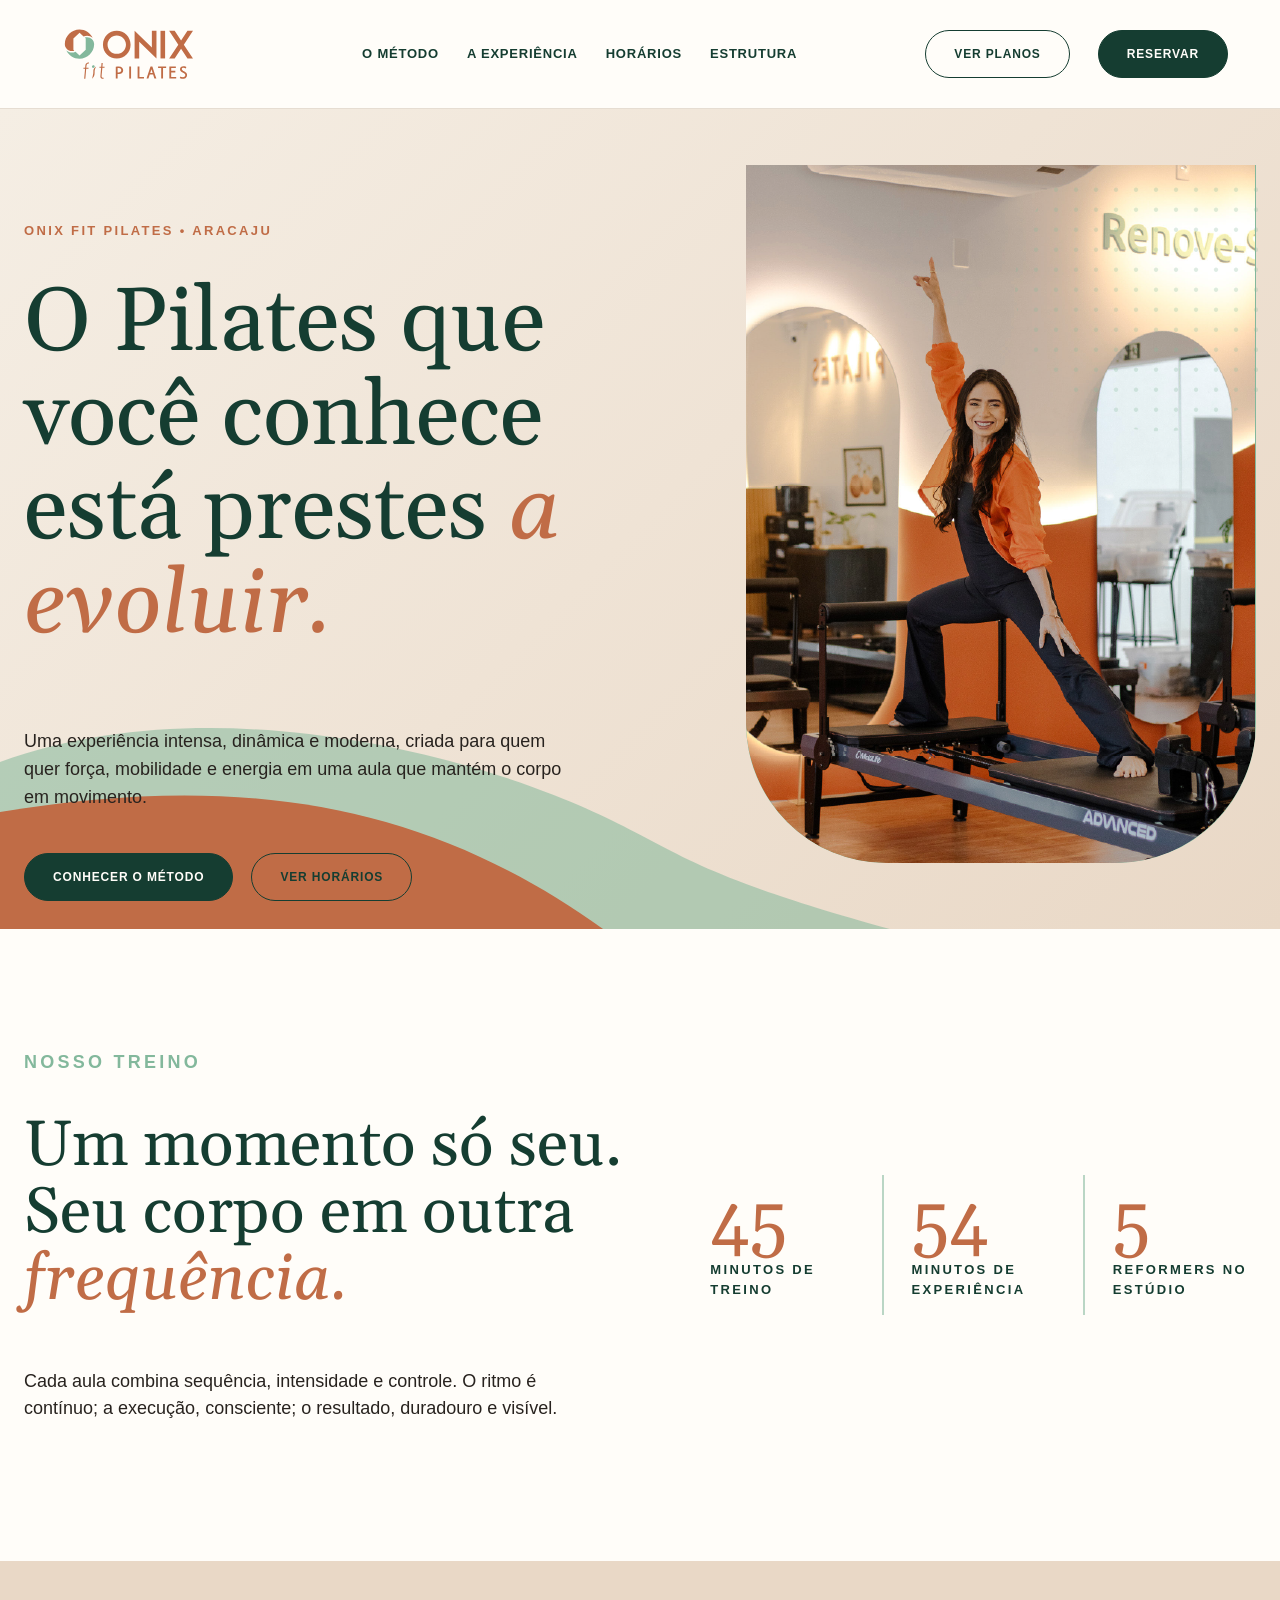
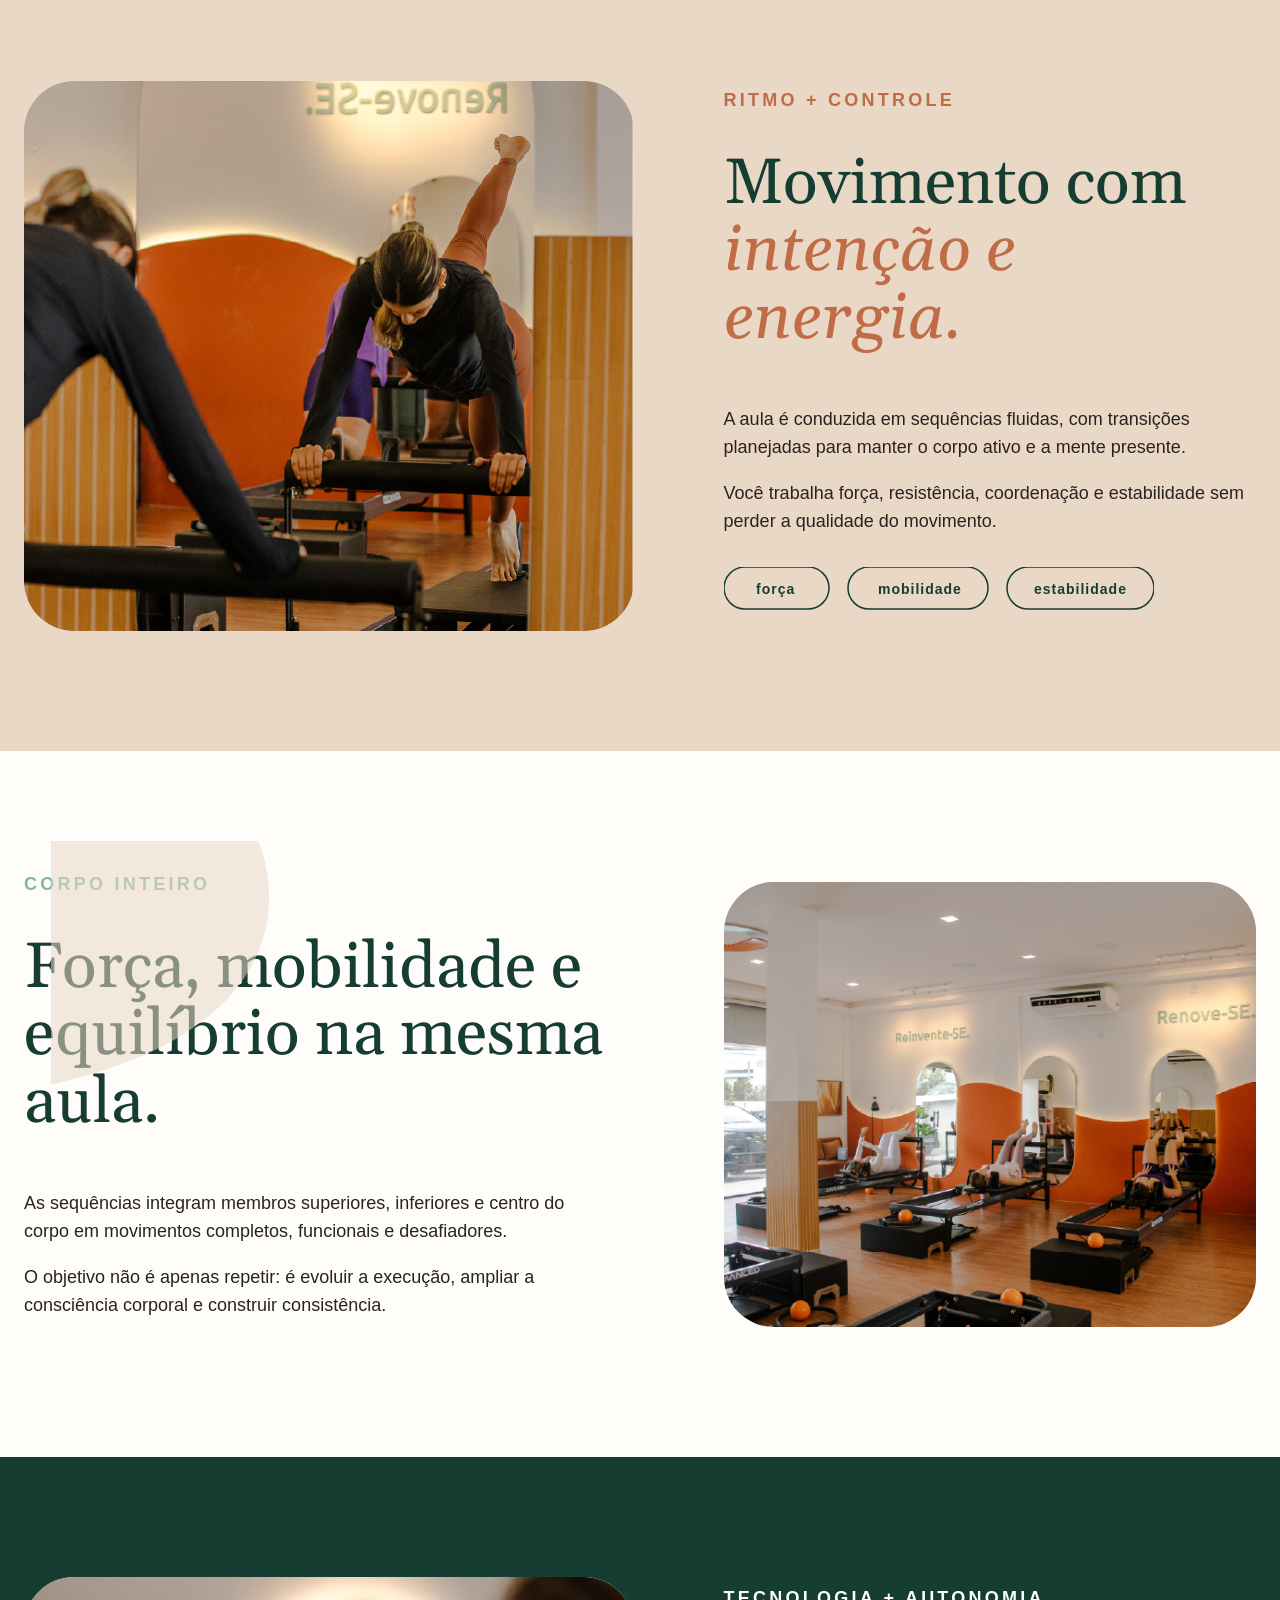
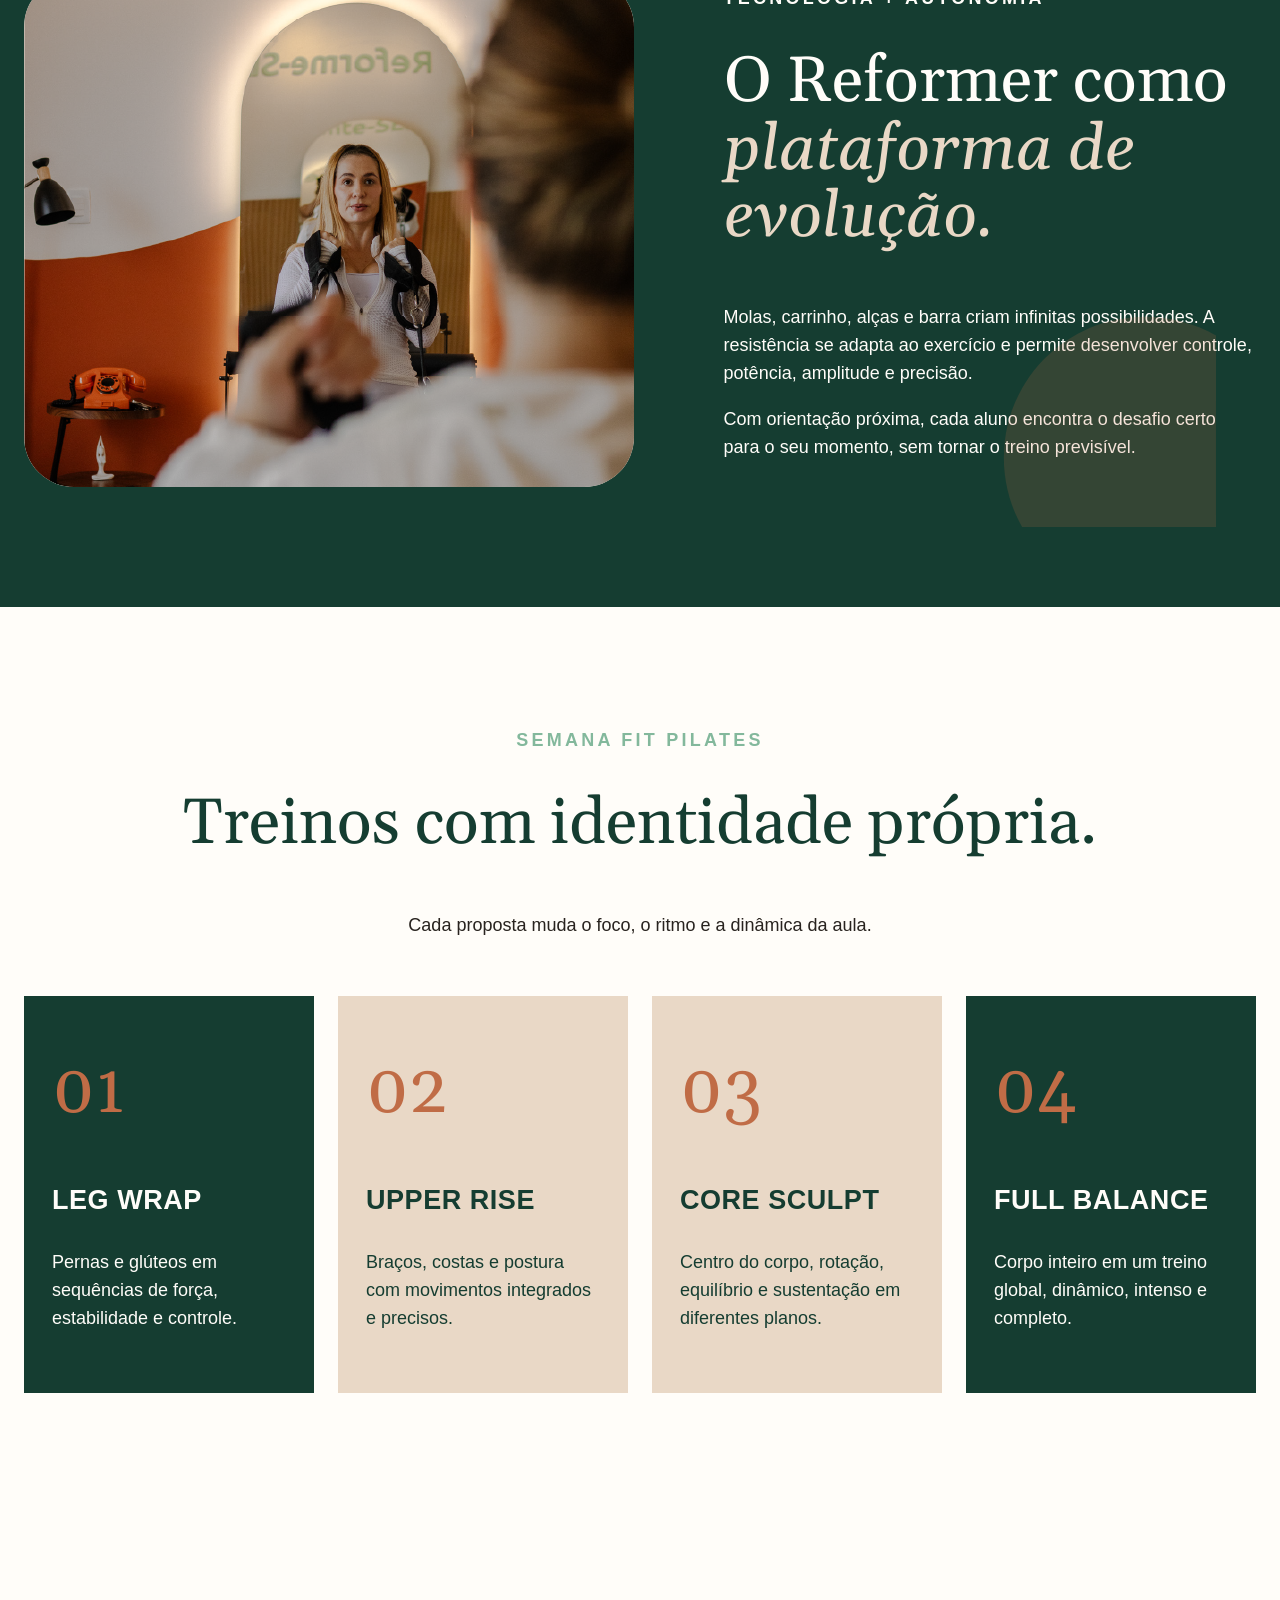
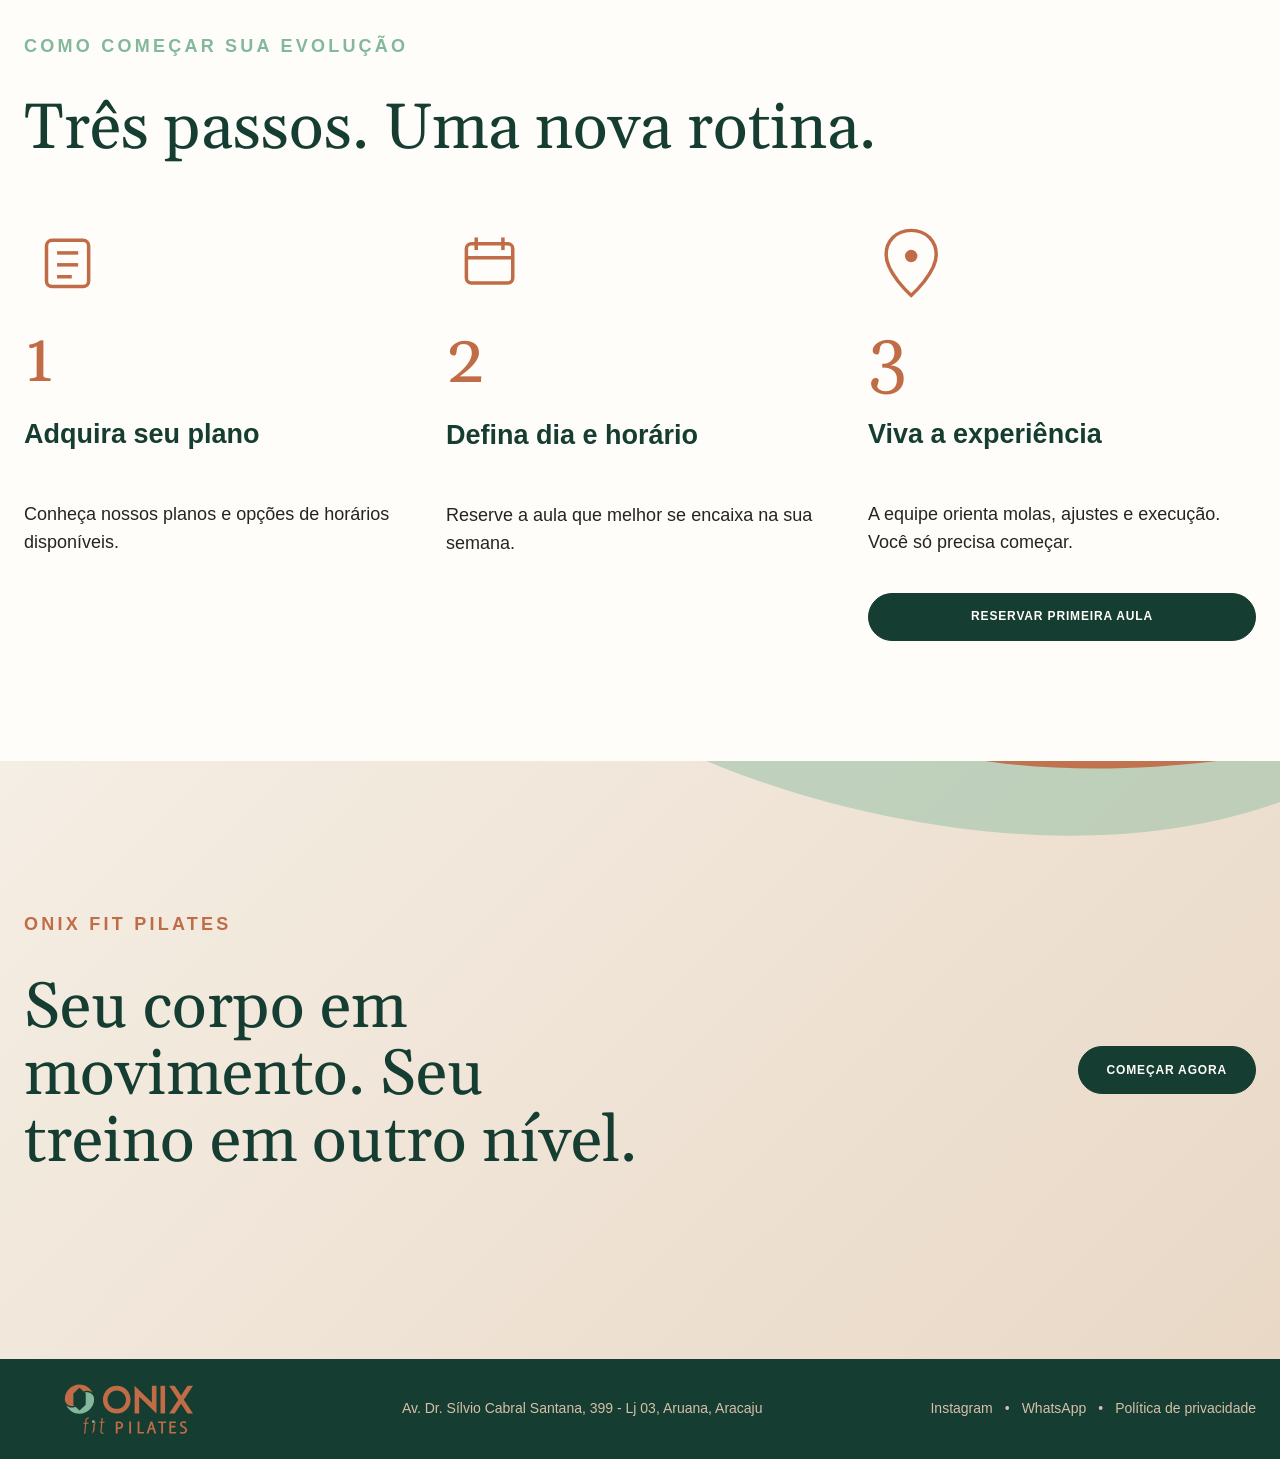
==== index.html @ a785aa2a "Initial commit" ====
<!doctype html>
<html lang="pt-BR">
<head>
  <meta charset="utf-8">
  <meta name="viewport" content="width=device-width, initial-scale=1">
  <title>ONIX Fit Pilates | Aracaju</title>
  <meta name="description" content="ONIX Fit Pilates em Aracaju: treino intenso, dinâmico e moderno no Reformer.">
  <link rel="preconnect" href="https://fonts.googleapis.com">
  <link rel="preconnect" href="https://fonts.gstatic.com" crossorigin>
  <link href="https://fonts.googleapis.com/css2?family=Cantarell:wght@400;700&family=Gelasio:ital,wght@0,400;0,700;1,400&display=swap" rel="stylesheet">
  <link rel="stylesheet" href="styles.css">
</head>
<body data-page="main">
  <header class="site-header" data-header></header>

  <main>
    <section class="hero home-hero" id="section-hero">
      <img class="decor decor-dots" src="assets/circledots.svg" alt="">
      <div class="section-grid hero-grid">
        <div class="hero-copy">
          <p class="eyebrow">ONIX FIT PILATES • ARACAJU</p>
          <h1>O Pilates que você conhece está prestes <em>a evoluir.</em></h1>
          <p>Uma experiência intensa, dinâmica e moderna, criada para quem quer força, mobilidade e energia em uma aula que mantém o corpo em movimento.</p>
          <div class="button-row">
            <a class="btn btn-solid" href="#section-method">Conhecer o método</a>
            <a class="btn btn-outline" href="https://agendamento.nextfit.com.br/de96b908-1d85-4b95-a931-421502de7550">Ver horários</a>
          </div>
        </div>
        <div class="hero-media mask-hero">
          <img src="assets/img-evoluir.png" alt="Aluna praticando Pilates no Reformer">
        </div>
      </div>
      <img class="wave wave-bottom" src="assets/topwaves.svg" alt="">
    </section>

    <section class="section method-section" id="section-method">
      <div class="section-grid method-grid">
        <div>
          <p class="eyebrow green">Nosso treino</p>
          <h2>Um momento só seu. Seu corpo em outra <em>frequência.</em></h2>
          <p>Cada aula combina sequência, intensidade e controle. O ritmo é contínuo; a execução, consciente; o resultado, duradouro e visível.</p>
        </div>
        <div class="metrics">
          <article>
            <strong data-count="50">0</strong>
            <span>minutos de treino</span>
          </article>
          <img src="assets/vertline.svg" alt="">
          <article>
            <strong data-count="60">0</strong>
            <span>minutos de experiência</span>
          </article>
          <img src="assets/vertline.svg" alt="">
          <article>
            <strong data-count="6">0</strong>
            <span>reformers no estúdio</span>
          </article>
        </div>
      </div>
    </section>

    <section class="section split-section cream" id="section-rhythm">
      <div class="section-grid split-grid">
        <div class="image-card image-left">
          <img src="assets/img-movimento.png" alt="Movimento guiado em aula de Fit Pilates">
        </div>
        <div>
          <p class="eyebrow">Ritmo + controle</p>
          <h2>Movimento com <em>intenção e energia.</em></h2>
          <p>A aula é conduzida em sequências fluidas, com transições planejadas para manter o corpo ativo e a mente presente.</p>
          <p>Você trabalha força, resistência, coordenação e estabilidade sem perder a qualidade do movimento.</p>
          <img class="tags-svg" src="assets/rhythm-tags.svg" alt="força, mobilidade e estabilidade">
        </div>
      </div>
    </section>

    <section class="section split-section" id="section-fullbody">
      <img class="decor decor-circle-left" src="assets/topcircle.svg" alt="">
      <div class="section-grid split-grid reverse-mobile">
        <div>
          <p class="eyebrow green">Corpo inteiro</p>
          <h2>Força, mobilidade e equilíbrio na mesma aula.</h2>
          <p>As sequências integram membros superiores, inferiores e centro do corpo em movimentos completos, funcionais e desafiadores.</p>
          <p>O objetivo não é apenas repetir: é evoluir a execução, ampliar a consciência corporal e construir consistência.</p>
        </div>
        <div class="image-card">
          <img src="assets/img-estudio.png" alt="Estúdio ONIX Fit Pilates">
        </div>
      </div>
    </section>

    <section class="section split-section dark" id="section-reformer">
      <img class="decor decor-circle-right" src="assets/bottomcircle.svg" alt="">
      <div class="section-grid split-grid">
        <div class="image-card">
          <img src="assets/img_reformer.png" alt="Equipamento Reformer do estúdio">
        </div>
        <div>
          <p class="eyebrow">Tecnologia + autonomia</p>
          <h2>O Reformer como <em>plataforma de evolução.</em></h2>
          <p>Molas, carrinho, alças e barra criam infinitas possibilidades. A resistência se adapta ao exercício e permite desenvolver controle, potência, amplitude e precisão.</p>
          <p>Com orientação próxima, cada aluno encontra o desafio certo para o seu momento, sem tornar o treino previsível.</p>
        </div>
      </div>
    </section>

    <section class="section class-section" id="section-class-formats">
      <div class="section-heading centered">
        <p class="eyebrow green">Semana Fit Pilates</p>
        <h2>Treinos com identidade própria.</h2>
        <p>Cada proposta muda o foco, o ritmo e a dinâmica da aula.</p>
      </div>
      <div class="class-grid">
        <article class="class-card"><span>01</span><h3>Leg Wrap</h3><p>Pernas e glúteos em sequências de força, estabilidade e controle.</p></article>
        <article class="class-card alt"><span>02</span><h3>Upper Rise</h3><p>Braços, costas e postura com movimentos integrados e precisos.</p></article>
        <article class="class-card alt"><span>03</span><h3>Core Sculpt</h3><p>Centro do corpo, rotação, equilíbrio e sustentação em diferentes planos.</p></article>
        <article class="class-card"><span>04</span><h3>Full Balance</h3><p>Corpo inteiro em um treino global, dinâmico, intenso e completo.</p></article>
      </div>
    </section>

    <section class="section steps-section" id="section-booking-steps">
      <div class="section-heading">
        <p class="eyebrow green">Como começar sua evolução</p>
        <h2>Três passos. Uma nova rotina.</h2>
      </div>
      <div class="steps-grid">
        <article><img src="assets/icon-adquira.svg" alt=""><span>1</span><h3>Adquira seu plano</h3><p>Conheça nossos planos e opções de horários disponíveis.</p></article>
        <article><img src="assets/icon-diahora.svg" alt=""><span>2</span><h3>Defina dia e horário</h3><p>Reserve a aula que melhor se encaixa na sua semana.</p></article>
        <article><img src="assets/icon-vivaexp.svg" alt=""><span>3</span><h3>Viva a experiência</h3><p>A equipe orienta molas, ajustes e execução. Você só precisa começar.</p><a class="btn btn-solid" href="https://venda.nextfit.com.br/00fde286-4f1b-4c7f-9b53-4ff04a8eec71/contratos">Reservar primeira aula</a></article>
      </div>
    </section>

    <section class="bottom-cta" id="section-bottom">
      <img class="wave wave-top" src="assets/bottomwave2.svg" alt="">
      <div class="section-grid cta-grid">
        <div>
          <p class="eyebrow">ONIX FIT PILATES</p>
          <h2>Seu corpo em movimento. Seu treino em outro nível.</h2>
        </div>
        <a class="btn btn-solid" href="pacotes.html">Começar agora</a>
      </div>
    </section>
  </main>

  <footer class="site-footer" data-footer></footer>
  <script src="script.js"></script>
</body>
</html>
---- styles.css ----
:root {
  --green: #153d31;
  --black: #28231f;
  --sage: #83b89c;
  --terracotta: #c06c46;
  --cream: #fffdf9;
  --sand: #e9d8c6;
  --tan: #d6bfab;
  --muted: #6c665e;
  --line: #e6ddd2;
  --max: 1256px;
}

* { box-sizing: border-box; }
html { scroll-behavior: smooth; }
body {
  margin: 0;
  background: var(--cream);
  color: var(--black);
  font-family: Arial, Helvetica, sans-serif;
  line-height: 1.55;
}

a { color: inherit; text-decoration: none; }
img { max-width: 100%; display: block; }

.site-header {
  position: sticky;
  top: 0;
  z-index: 50;
  background: rgba(255,253,249,.96);
  border-bottom: 1px solid var(--line);
  backdrop-filter: blur(12px);
}

.header-inner {
  width: min(var(--max), calc(100% - 48px));
  height: 108px;
  margin: 0 auto;
  display: grid;
  grid-template-columns: 210px 1fr auto;
  align-items: center;
  gap: 28px;
}

.logo-link {
  display: inline-flex;
  width: 210px;
  transition: transform .35s ease-in-out;
}
.logo-link:hover { transform: scale(1.05); }

.nav-links,
.header-actions {
  display: flex;
  align-items: center;
  gap: 28px;
}

.nav-shell {
  display: grid;
  grid-template-columns: minmax(0, 1fr) auto;
  align-items: center;
  gap: 28px;
}

.nav-links {
  justify-content: center;
  color: var(--green);
  font-size: 13px;
  font-weight: 700;
  letter-spacing: .06em;
  text-transform: uppercase;
}

.nav-text {
  transition: color .22s ease;
}
.nav-text:hover { color: var(--sage); }
.nav-text.click-feedback { color: var(--terracotta); }

.menu-toggle {
  display: none;
  width: 44px;
  height: 44px;
  border: 0;
  background: transparent;
  color: var(--green);
  cursor: pointer;
}
.menu-toggle span {
  display: block;
  height: 2px;
  margin: 7px 6px;
  background: currentColor;
  transition: transform .25s ease, opacity .25s ease;
}
.menu-toggle[aria-expanded="true"] span:nth-child(1) { transform: translateY(9px) rotate(45deg); }
.menu-toggle[aria-expanded="true"] span:nth-child(2) { opacity: 0; }
.menu-toggle[aria-expanded="true"] span:nth-child(3) { transform: translateY(-9px) rotate(-45deg); }

.btn {
  display: inline-flex;
  align-items: center;
  justify-content: center;
  min-height: 48px;
  padding: 0 28px;
  border-radius: 999px;
  border: 1.5px solid var(--green);
  font-size: 12px;
  font-weight: 700;
  letter-spacing: .07em;
  text-transform: uppercase;
  transition: background-color .28s ease, color .28s ease, border-color .28s ease, transform .28s ease;
}
.btn-solid {
  background: var(--green);
  border-color: var(--green);
  color: var(--cream);
}
.btn-outline {
  background: transparent;
  color: var(--green);
}
.btn-solid:hover {
  background: transparent;
  color: var(--green);
}
.btn-outline:hover {
  background: var(--green);
  color: var(--cream);
}
.btn:focus-visible,
.nav-text:focus-visible,
.footer-links a:focus-visible {
  outline: 3px solid rgba(192,108,70,.35);
  outline-offset: 4px;
}

.section-grid {
  width: min(var(--max), calc(100% - 48px));
  margin: 0 auto;
}

.hero {
  position: relative;
  overflow: hidden;
  min-height: 820px;
  background: linear-gradient(135deg, #f5eee4 0%, var(--sand) 100%);
}
.home-hero { padding: 56px 0 0; }
.packages-hero {
  min-height: 470px;
  padding: 0;
}
.hero-grid {
  display: grid;
  grid-template-columns: minmax(0, 1fr) minmax(360px, 510px);
  gap: clamp(40px, 7vw, 120px);
  align-items: start;
}
.hero-copy { padding-top: 56px; position: relative; z-index: 2; }
.eyebrow {
  margin: 0 0 36px;
  color: var(--terracotta);
  font-size: 13px;
  font-weight: 700;
  letter-spacing: .18em;
  text-transform: uppercase;
}
.eyebrow.green { color: var(--sage); }
h1, h2, h3, p { margin-top: 0; }
h1, h2 {
  color: var(--green);
  font-family: Gelasio, "Times New Roman", serif;
  font-weight: 400;
  line-height: 1.05;
}
h1 { max-width: 720px; font-size: clamp(3.6rem, 7vw, 6.2rem); }
h2 { font-size: clamp(2.6rem, 5vw, 4.2rem); }
h1 em, h2 em {
  color: var(--terracotta);
  font-style: italic;
}
.hero-copy p:not(.eyebrow),
.section p,
.bottom-cta p {
  max-width: 560px;
  font-size: 18px;
}
.button-row { display: flex; flex-wrap: wrap; gap: 18px; margin-top: 42px; }

.hero-media {
  height: 698px;
  border-radius: 0 0 140px 140px;
  overflow: hidden;
  background: var(--sage);
}
.hero-media img,
.image-card img {
  width: 100%;
  height: 100%;
  object-fit: cover;
}
.packages-hero .hero-grid {
  min-height: 470px;
  grid-template-columns: minmax(0, 720px) 1fr;
  position: relative;
}
.packages-hero .hero-copy {
  padding-top: 60px;
}
.packages-hero h1 {
  max-width: 650px;
  font-size: clamp(3.8rem, 5.35vw, 4.7rem);
}
.packages-hero .hero-copy p:not(.eyebrow) {
  color: var(--green);
  font-size: 20px;
}
.packages-team {
  position: absolute;
  top: 0;
  right: calc((min(var(--max), calc(100vw - 48px)) - 100vw) / 2);
  z-index: 1;
  height: 100%;
  width: auto;
  object-fit: contain;
  object-position: right top;
  pointer-events: none;
}

.wave {
  position: absolute;
  left: 0;
  width: 100%;
  pointer-events: none;
}
.wave-bottom { bottom: -1px; height: 210px; }
.wave-top { top: -1px; height: 210px; transform: translateY(-60%); }
.decor { position: absolute; pointer-events: none; }
.decor-dots { width: 260px; right: 22px; top: 78px; opacity: .7; }
.decor-circle-left { width: 220px; left: 4vw; top: 90px; }
.decor-circle-right { width: 220px; right: 5vw; bottom: 80px; }

.section {
  position: relative;
  padding: 120px 0;
}
.cream { background: var(--sand); }
.dark {
  background: var(--green);
  color: var(--cream);
}
.dark h2,
.dark .eyebrow { color: var(--cream); }
.dark h2 em { color: var(--sand); }

.method-grid {
  display: grid;
  grid-template-columns: minmax(0, 1fr) minmax(500px, .9fr);
  gap: 80px;
  align-items: center;
}
.metrics {
  display: grid;
  grid-template-columns: 1fr 2px 1fr 2px 1fr;
  gap: 28px;
  align-items: center;
}
.metrics strong {
  display: block;
  color: var(--terracotta);
  font-family: Gelasio, "Times New Roman", serif;
  font-size: 70px;
  font-weight: 400;
  line-height: 1;
}
.metrics span {
  display: block;
  color: var(--green);
  font-size: 13px;
  font-weight: 700;
  letter-spacing: .18em;
  text-transform: uppercase;
}
.metrics img { height: 140px; width: 2px; }

.split-grid {
  display: grid;
  grid-template-columns: minmax(300px, 610px) minmax(0, 1fr);
  gap: clamp(48px, 7vw, 90px);
  align-items: center;
}
.image-card {
  aspect-ratio: 610 / 510;
  overflow: hidden;
  border-radius: 50px;
  background: var(--line);
}
.image-left { aspect-ratio: 610 / 550; }
.tags-svg { width: min(430px, 100%); margin-top: 32px; }

.section-heading {
  width: min(var(--max), calc(100% - 48px));
  margin: 0 auto 56px;
}
.section-heading.centered {
  text-align: center;
}
.section-heading.centered p {
  margin-left: auto;
  margin-right: auto;
}
.section-heading.light h2,
.section-heading.light p { color: var(--cream); }

.class-grid {
  width: min(var(--max), calc(100% - 48px));
  margin: 0 auto;
  display: grid;
  grid-template-columns: repeat(4, minmax(0, 1fr));
  gap: 24px;
}
.class-card {
  min-height: 300px;
  padding: 42px 28px;
  border-radius: 0;
  background: var(--green);
  color: var(--cream);
  transition: transform .3s ease-in-out;
}
.class-card.alt {
  background: var(--sand);
  color: var(--green);
}
.class-card:hover { transform: scale(1.05); }
.class-card span {
  display: block;
  margin-bottom: 34px;
  color: var(--terracotta);
  font-family: Gelasio, "Times New Roman", serif;
  font-size: 70px;
}
.class-card h3 {
  font-size: 27px;
  letter-spacing: .02em;
  text-transform: uppercase;
}

.steps-grid {
  width: min(var(--max), calc(100% - 48px));
  margin: 0 auto;
  display: grid;
  grid-template-columns: repeat(3, 1fr);
  gap: 34px;
}
.steps-grid article {
  display: grid;
  align-content: start;
  gap: 18px;
}
.steps-grid img { width: 88px; }
.steps-grid span {
  color: var(--terracotta);
  font-family: Gelasio, "Times New Roman", serif;
  font-size: 70px;
  line-height: 1;
}
.steps-grid h3 {
  color: var(--green);
  font-size: 27px;
}

.bottom-cta {
  position: relative;
  overflow: hidden;
  padding: 150px 0 130px;
  background: linear-gradient(135deg, #f5eee4, var(--sand));
}
.cta-grid {
  display: flex;
  align-items: center;
  justify-content: space-between;
  gap: 32px;
}
.cta-grid h2 { max-width: 620px; }

.site-footer {
  background: var(--green);
  color: var(--tan);
}
.footer-inner {
  width: min(var(--max), calc(100% - 48px));
  min-height: 100px;
  margin: 0 auto;
  display: grid;
  grid-template-columns: 210px 1fr auto;
  align-items: center;
  gap: 32px;
}
.footer-address {
  justify-self: center;
  font-size: 14px;
  color: var(--tan);
  transition: transform .3s ease-in-out, color .22s ease;
}
.footer-address:hover {
  transform: scale(1.05);
  color: var(--cream);
}
.footer-links {
  display: flex;
  gap: 12px;
  flex-wrap: wrap;
  justify-content: flex-end;
  font-size: 14px;
}
.footer-links a {
  transition: color .2s ease;
}
.footer-links a:hover { color: #fff; }
.footer-links a.clicked { color: #b89680; }

.promo-section {
  background: var(--cream);
  display: grid;
  justify-items: center;
}
.credits-section {
  background: var(--sage);
}
.pricing-grid,
.plans-grid {
  width: min(1140px, calc(100% - 48px));
  margin: 0 auto;
  display: grid;
  gap: 30px;
}
.pricing-grid { grid-template-columns: repeat(3, 1fr); }
.plans-grid { grid-template-columns: repeat(2, minmax(280px, 350px)); justify-content: center; }
.price-card {
  position: relative;
  min-height: 505px;
  padding: 46px 38px 34px;
  border: 2px solid var(--line);
  border-radius: 28px;
  background: var(--cream);
  color: var(--black);
  display: flex;
  flex-direction: column;
  align-items: flex-start;
}
.promo-card {
  width: min(350px, calc(100% - 48px));
  min-height: 416px;
}
.plan-card { min-height: 430px; }
.badge {
  align-self: center;
  margin-top: -68px;
  margin-bottom: 30px;
  padding: 12px 26px;
  border-radius: 999px;
  background: var(--terracotta);
  color: var(--cream);
  font-size: 12px;
  font-weight: 700;
  letter-spacing: .08em;
  text-transform: uppercase;
}
.price-card h3 {
  color: var(--green);
  font-size: 28px;
}
.price-label,
.sessions {
  color: var(--green);
  font-weight: 700;
}
.price {
  display: flex;
  align-items: flex-start;
  gap: 8px;
  margin: 18px 0 24px;
  color: var(--black);
}
.price span {
  margin-top: 14px;
  font-family: Cantarell, Verdana, sans-serif;
  font-size: 35px;
  font-weight: 700;
}
.price strong {
  font-family: Cantarell, Verdana, sans-serif;
  font-size: 68px;
  line-height: .95;
}
.price small {
  align-self: flex-end;
  padding-bottom: 10px;
  font-size: 28px;
}
.price-card ul {
  margin: 20px 0 26px;
  padding: 0;
  list-style: none;
  color: var(--muted);
}
.price-card .btn {
  width: 100%;
  margin-top: auto;
}
.info-section {
  width: 100%;
  margin: 0;
  background: #d7e5da;
}
.info-section > .eyebrow,
.info-section > h2,
.info-section > ul {
  width: min(var(--max), calc(100% - 48px));
  margin-left: auto;
  margin-right: auto;
}
.info-section > .eyebrow {
  color: var(--terracotta);
  max-width: none;
  text-align: left;
}
.info-section ul {
  margin: 34px auto 0;
  padding-left: 22px;
  font-size: 18px;
}
.info-section li + li { margin-top: 14px; }

@media (max-width: 1020px) {
  .header-inner {
    grid-template-columns: 190px auto;
    height: 86px;
  }
  .menu-toggle {
    display: block;
    justify-self: end;
  }
  .nav-shell {
    grid-column: 1 / -1;
    display: none;
    padding: 16px 0 24px;
  }
  .site-header.menu-open .nav-shell { display: block; }
  .nav-links,
  .header-actions {
    align-items: stretch;
    flex-direction: column;
    gap: 14px;
  }
  .nav-links { margin-bottom: 18px; }
  .header-actions .btn { width: 100%; }
  .hero,
  .packages-hero { min-height: auto; }
  .hero-grid,
  .method-grid,
  .split-grid {
    grid-template-columns: 1fr;
  }
  .packages-hero {
    padding-bottom: 90px;
  }
  .packages-hero .hero-grid {
    min-height: auto;
    grid-template-columns: 1fr;
  }
  .packages-team {
    position: relative;
    top: auto;
    right: auto;
    bottom: auto;
    justify-self: end;
    width: min(88vw, 590px);
    max-height: none;
    margin-top: -42px;
    margin-bottom: -90px;
  }
  .hero-media { height: auto; aspect-ratio: 510 / 698; max-width: 510px; }
  .reverse-mobile .image-card { order: -1; }
  .class-grid,
  .steps-grid,
  .pricing-grid {
    grid-template-columns: repeat(2, 1fr);
  }
  .footer-inner {
    grid-template-columns: 1fr;
    padding: 34px 0;
  }
  .footer-address,
  .footer-links { justify-self: start; justify-content: flex-start; }
}

@media (max-width: 640px) {
  .section-grid,
  .section-heading,
  .class-grid,
  .steps-grid,
  .pricing-grid,
  .plans-grid,
  .footer-inner,
  .header-inner {
    width: min(100% - 32px, var(--max));
  }
  .info-section > .eyebrow,
  .info-section > h2,
  .info-section > ul {
    width: min(100% - 32px, var(--max));
  }
  .section { padding: 82px 0; }
  .hero-copy { padding-top: 32px; }
  h1 { font-size: clamp(3rem, 16vw, 4.2rem); }
  h2 { font-size: clamp(2.35rem, 12vw, 3.2rem); }
  .button-row,
  .cta-grid { flex-direction: column; align-items: stretch; }
  .btn { width: 100%; padding: 0 18px; }
  .metrics {
    grid-template-columns: 1fr;
    gap: 26px;
  }
  .metrics img { display: none; }
  .class-grid,
  .steps-grid,
  .pricing-grid,
  .plans-grid {
    grid-template-columns: 1fr;
  }
  .class-card { min-height: 250px; }
  .price-card { min-height: auto; }
  .decor { opacity: .35; }
}
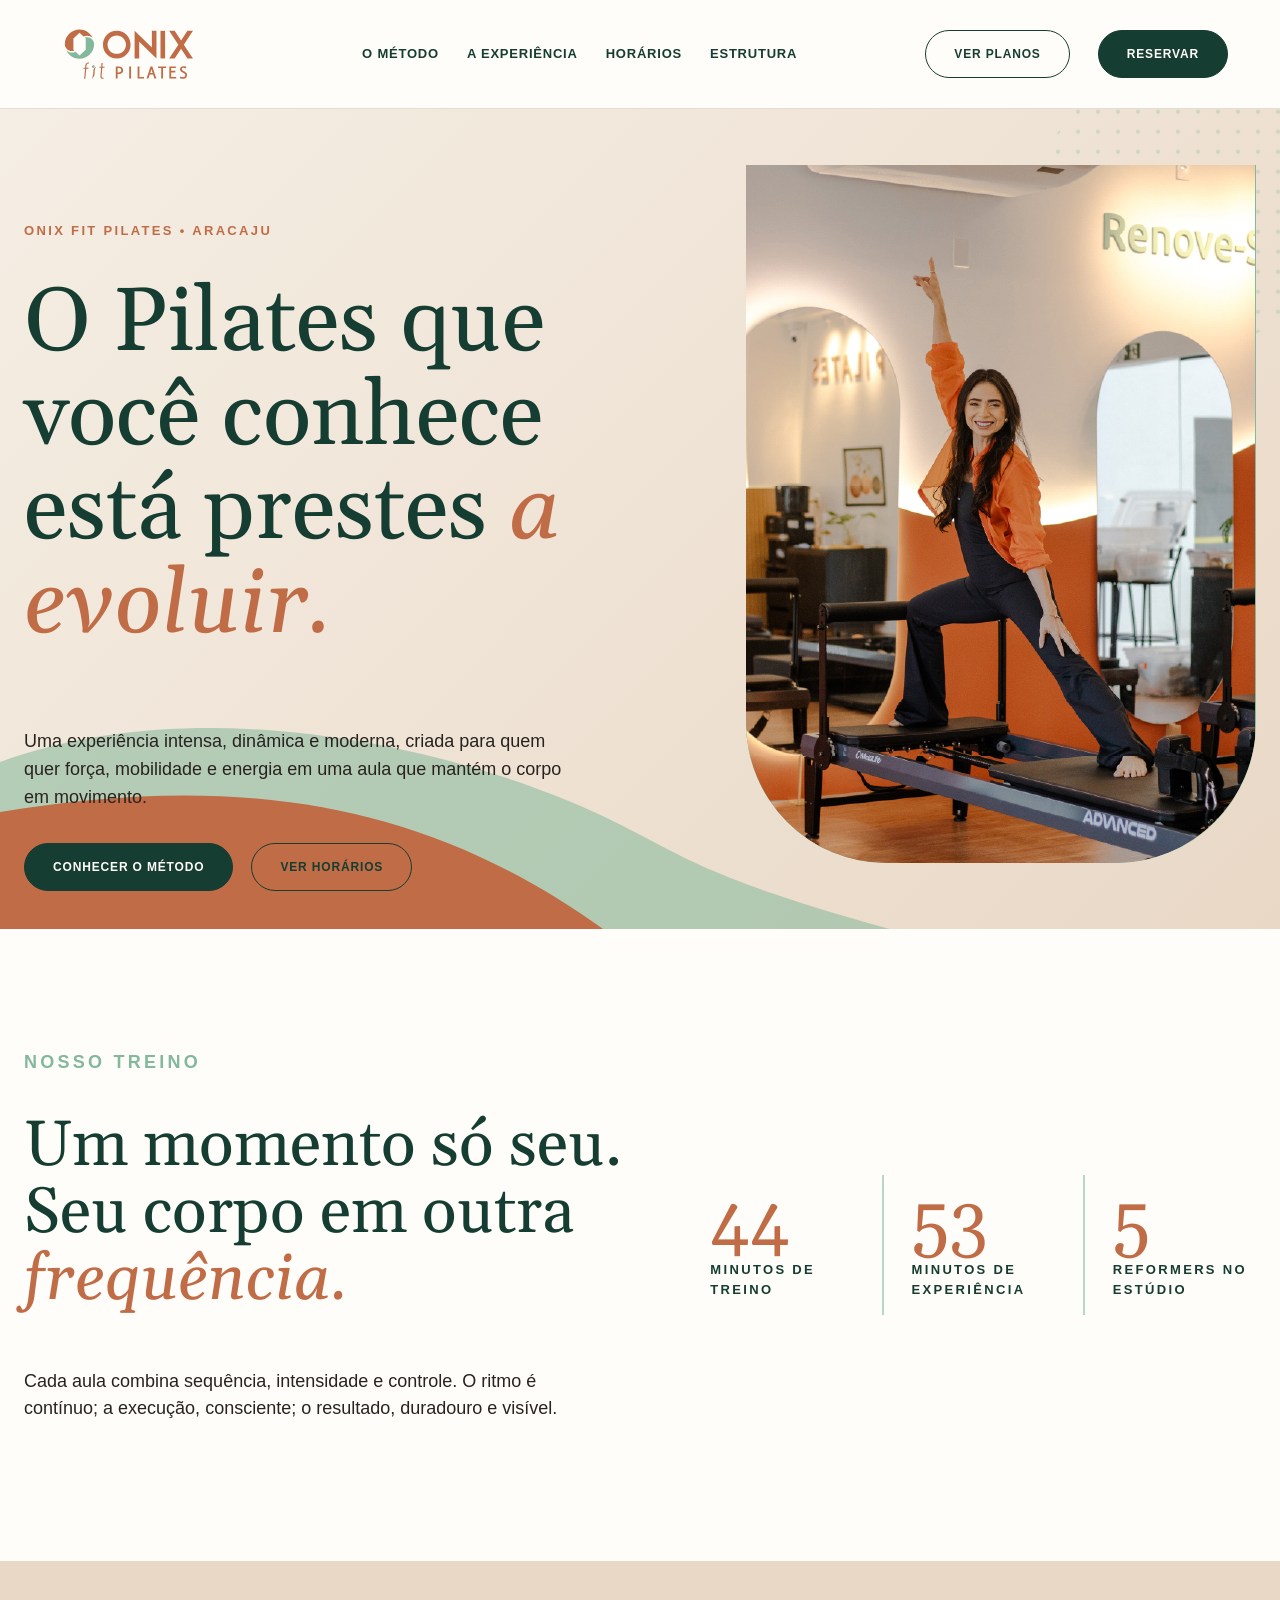
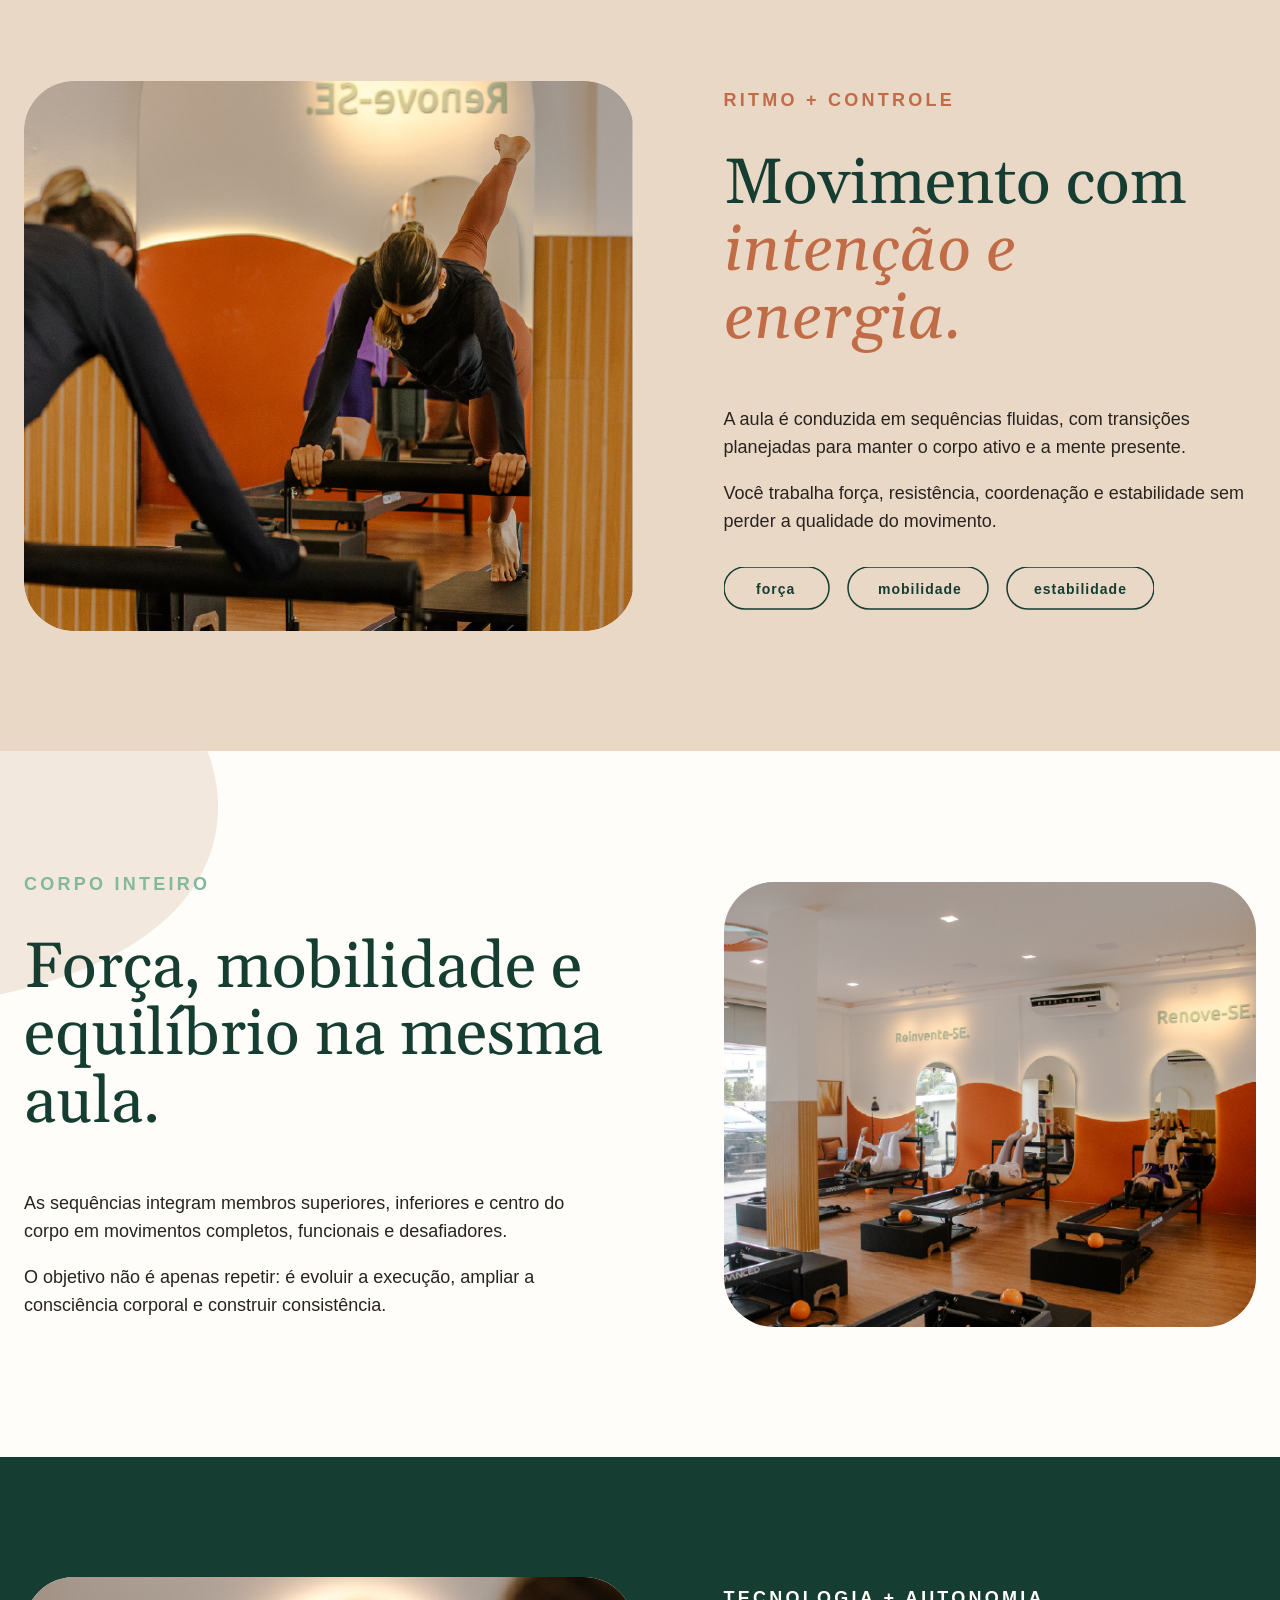
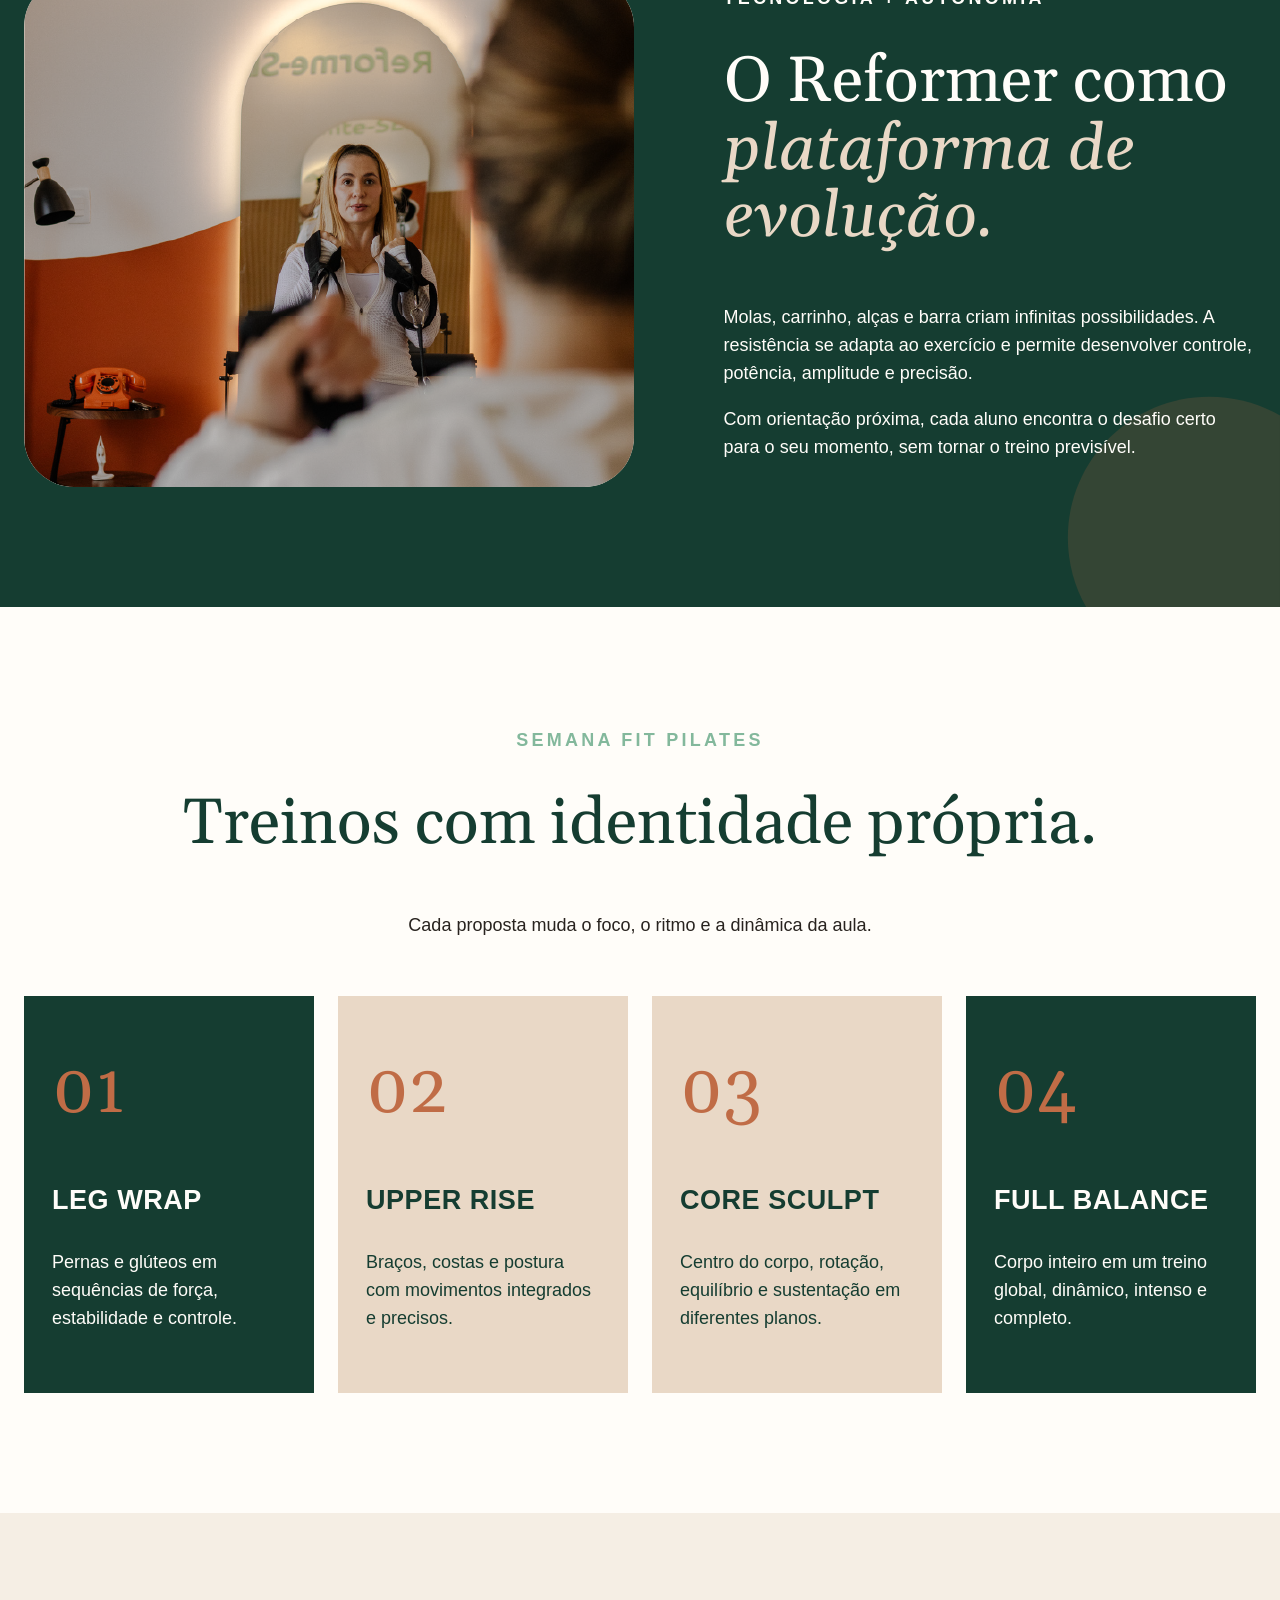
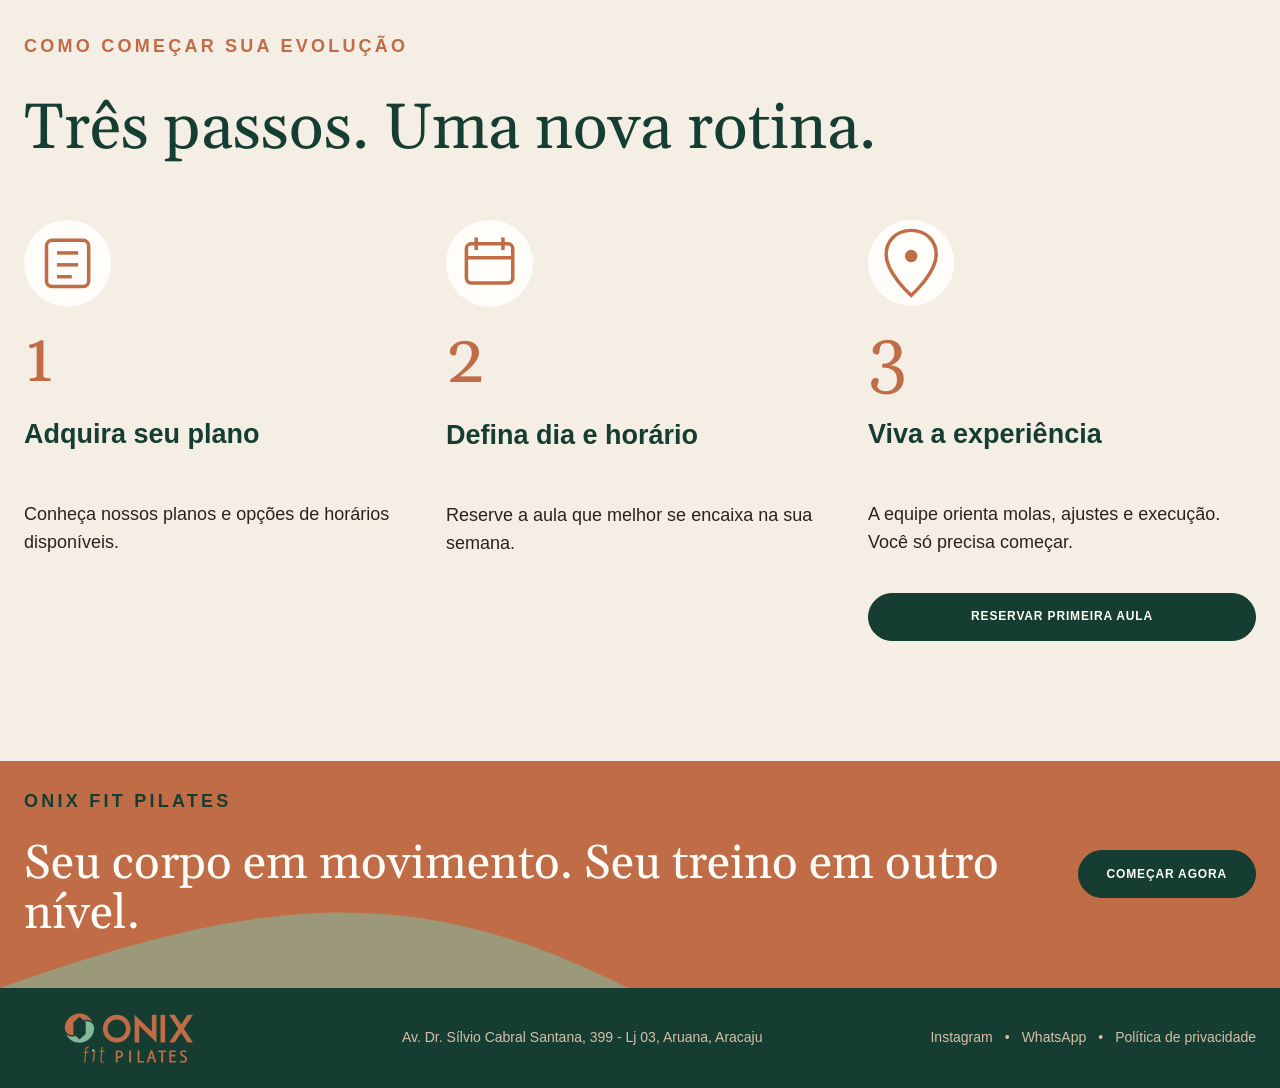
==== commit 71d80045: "* Fixed layout, small fixes" ====
--- a/index.html
+++ b/index.html
@@ -131,7 +131,7 @@
     </section>
 
     <section class="bottom-cta" id="section-bottom">
-      <img class="wave wave-top" src="assets/bottomwave2.svg" alt="">
+      <img class="bottom-circle2" src="assets/bottomcircle2.svg" alt="">
       <div class="section-grid cta-grid">
         <div>
           <p class="eyebrow">ONIX FIT PILATES</p>
--- a/styles.css
+++ b/styles.css
@@ -190,7 +190,16 @@
 }
 .button-row { display: flex; flex-wrap: wrap; gap: 18px; margin-top: 42px; }
 
+@media (min-width: 1021px) {
+  .home-hero .button-row {
+    margin-top: 32px;
+    margin-bottom: 10px;
+  }
+}
+
 .hero-media {
+  position: relative;
+  z-index: 2;
   height: 698px;
   border-radius: 0 0 140px 140px;
   overflow: hidden;
@@ -239,9 +248,9 @@
 .wave-bottom { bottom: -1px; height: 210px; }
 .wave-top { top: -1px; height: 210px; transform: translateY(-60%); }
 .decor { position: absolute; pointer-events: none; }
-.decor-dots { width: 260px; right: 22px; top: 78px; opacity: .7; }
-.decor-circle-left { width: 220px; left: 4vw; top: 90px; }
-.decor-circle-right { width: 220px; right: 5vw; bottom: 80px; }
+.decor-dots { width: 260px; right: 0; top: 0; z-index: 1; opacity: .7; }
+.decor-circle-left { width: 220px; left: 0; top: 0; z-index: 0; }
+.decor-circle-right { width: 220px; right: 0; bottom: 0; z-index: 0; }
 
 .section {
   position: relative;
@@ -287,6 +296,8 @@
 .metrics img { height: 140px; width: 2px; }
 
 .split-grid {
+  position: relative;
+  z-index: 1;
   display: grid;
   grid-template-columns: minmax(300px, 610px) minmax(0, 1fr);
   gap: clamp(48px, 7vw, 90px);
@@ -371,20 +382,51 @@
   color: var(--green);
   font-size: 27px;
 }
+.steps-section {
+  background: #f5eee4;
+}
+.steps-section .eyebrow {
+  color: var(--terracotta);
+}
 
 .bottom-cta {
   position: relative;
   overflow: hidden;
-  padding: 150px 0 130px;
-  background: linear-gradient(135deg, #f5eee4, var(--sand));
+  min-height: 227px;
+  padding: 0;
+  background: var(--terracotta);
 }
 .cta-grid {
+  position: relative;
+  z-index: 1;
+  min-height: 227px;
   display: flex;
   align-items: center;
   justify-content: space-between;
   gap: 32px;
 }
-.cta-grid h2 { max-width: 620px; }
+.bottom-circle2 {
+  position: absolute;
+  left: 0;
+  bottom: 0;
+  z-index: 0;
+  width: min(720px, 50vw);
+  height: auto;
+  pointer-events: none;
+}
+.bottom-cta .eyebrow {
+  padding-top: 18px;
+  margin-bottom: 24px;
+  color: var(--green);
+}
+.bottom-cta h2 {
+  max-width: none;
+  color: var(--cream);
+  font-size: clamp(2.2rem, 3.7vw, 3.4rem);
+}
+.bottom-cta .btn-solid {
+  flex: 0 0 auto;
+}
 
 .site-footer {
   background: var(--green);
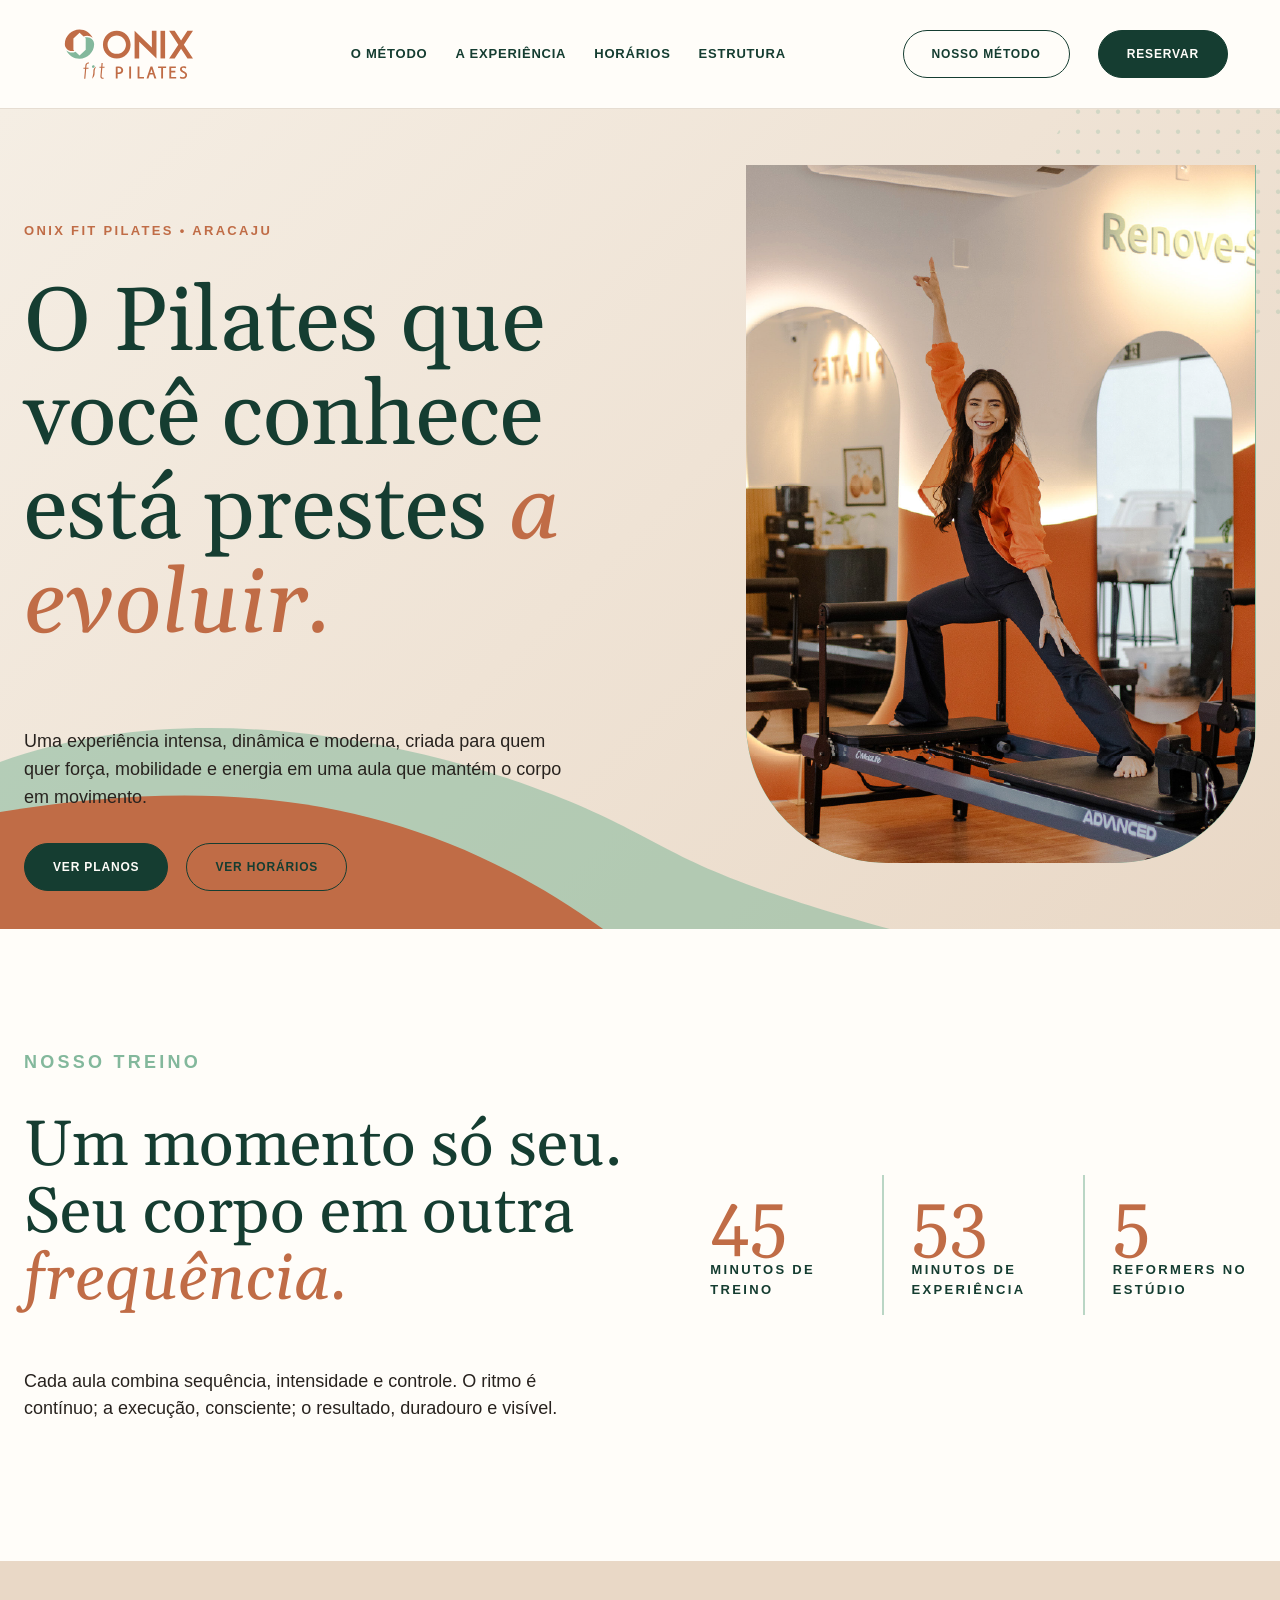
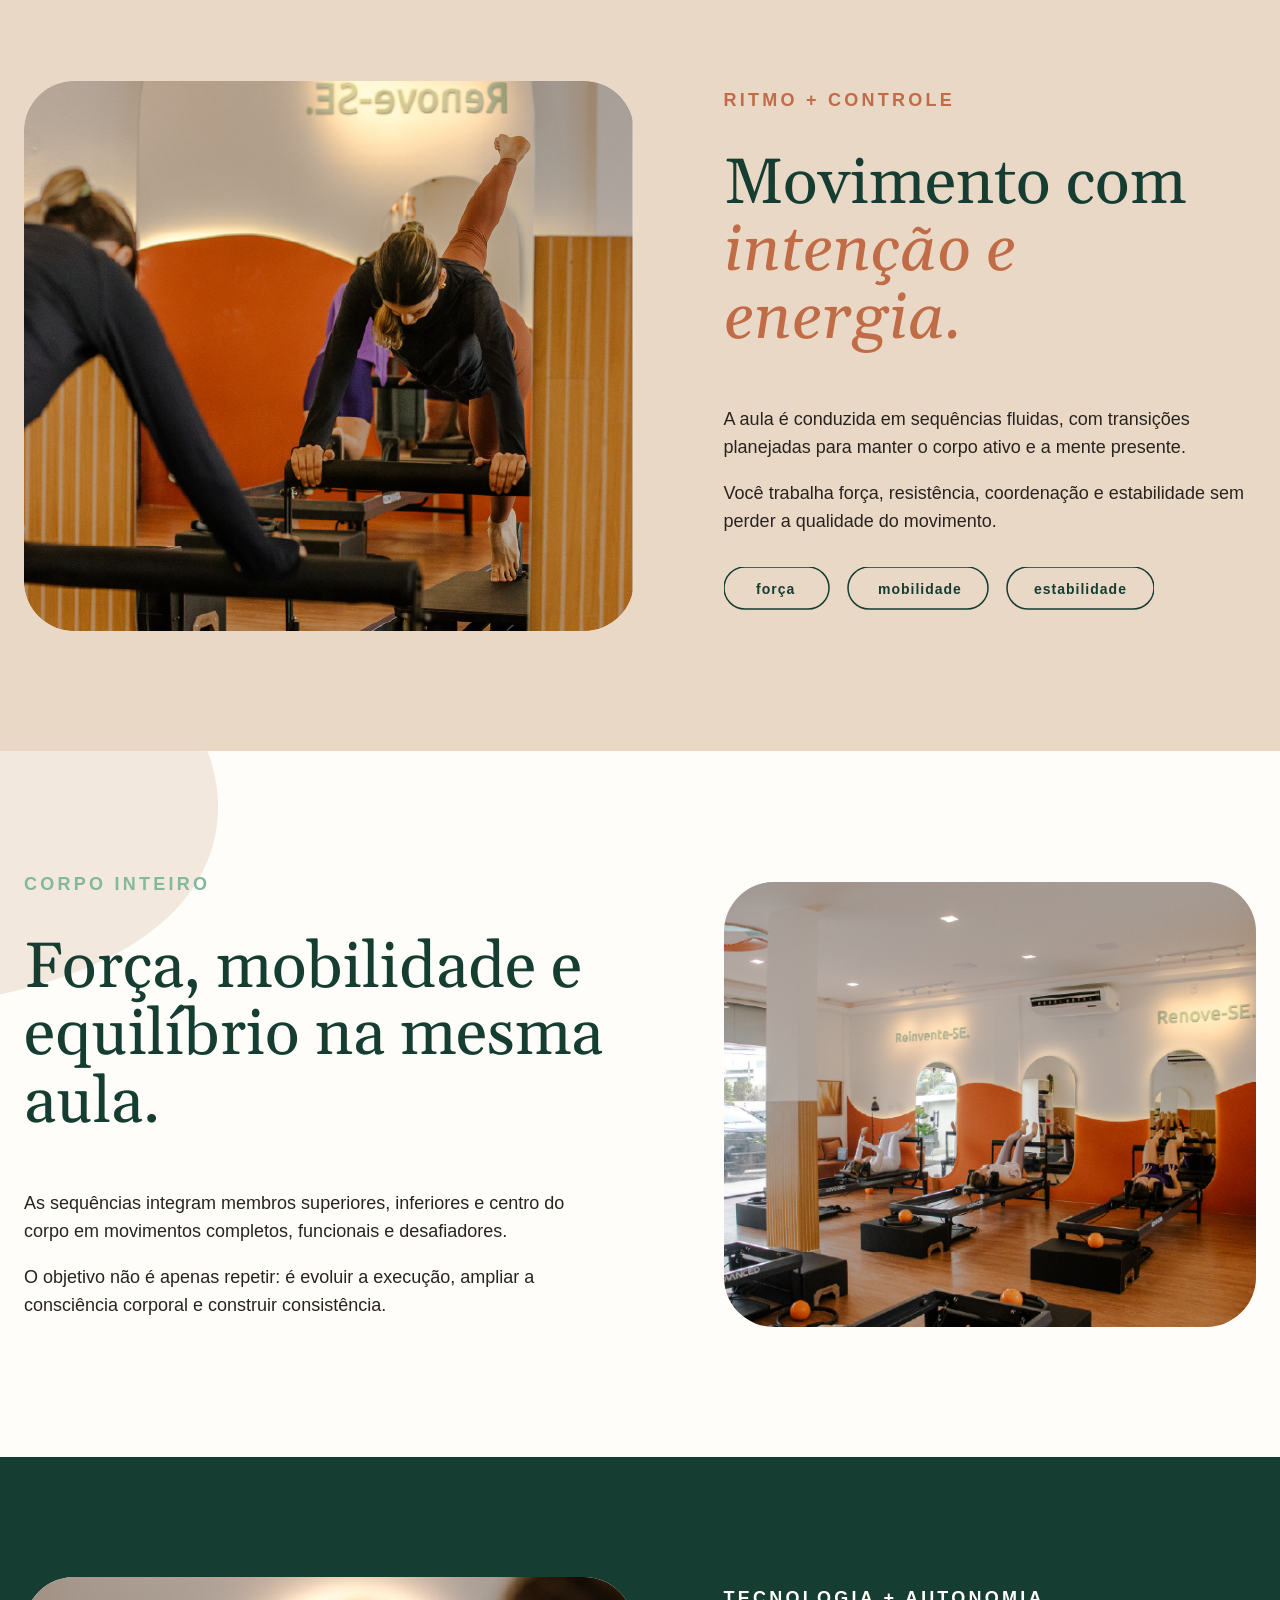
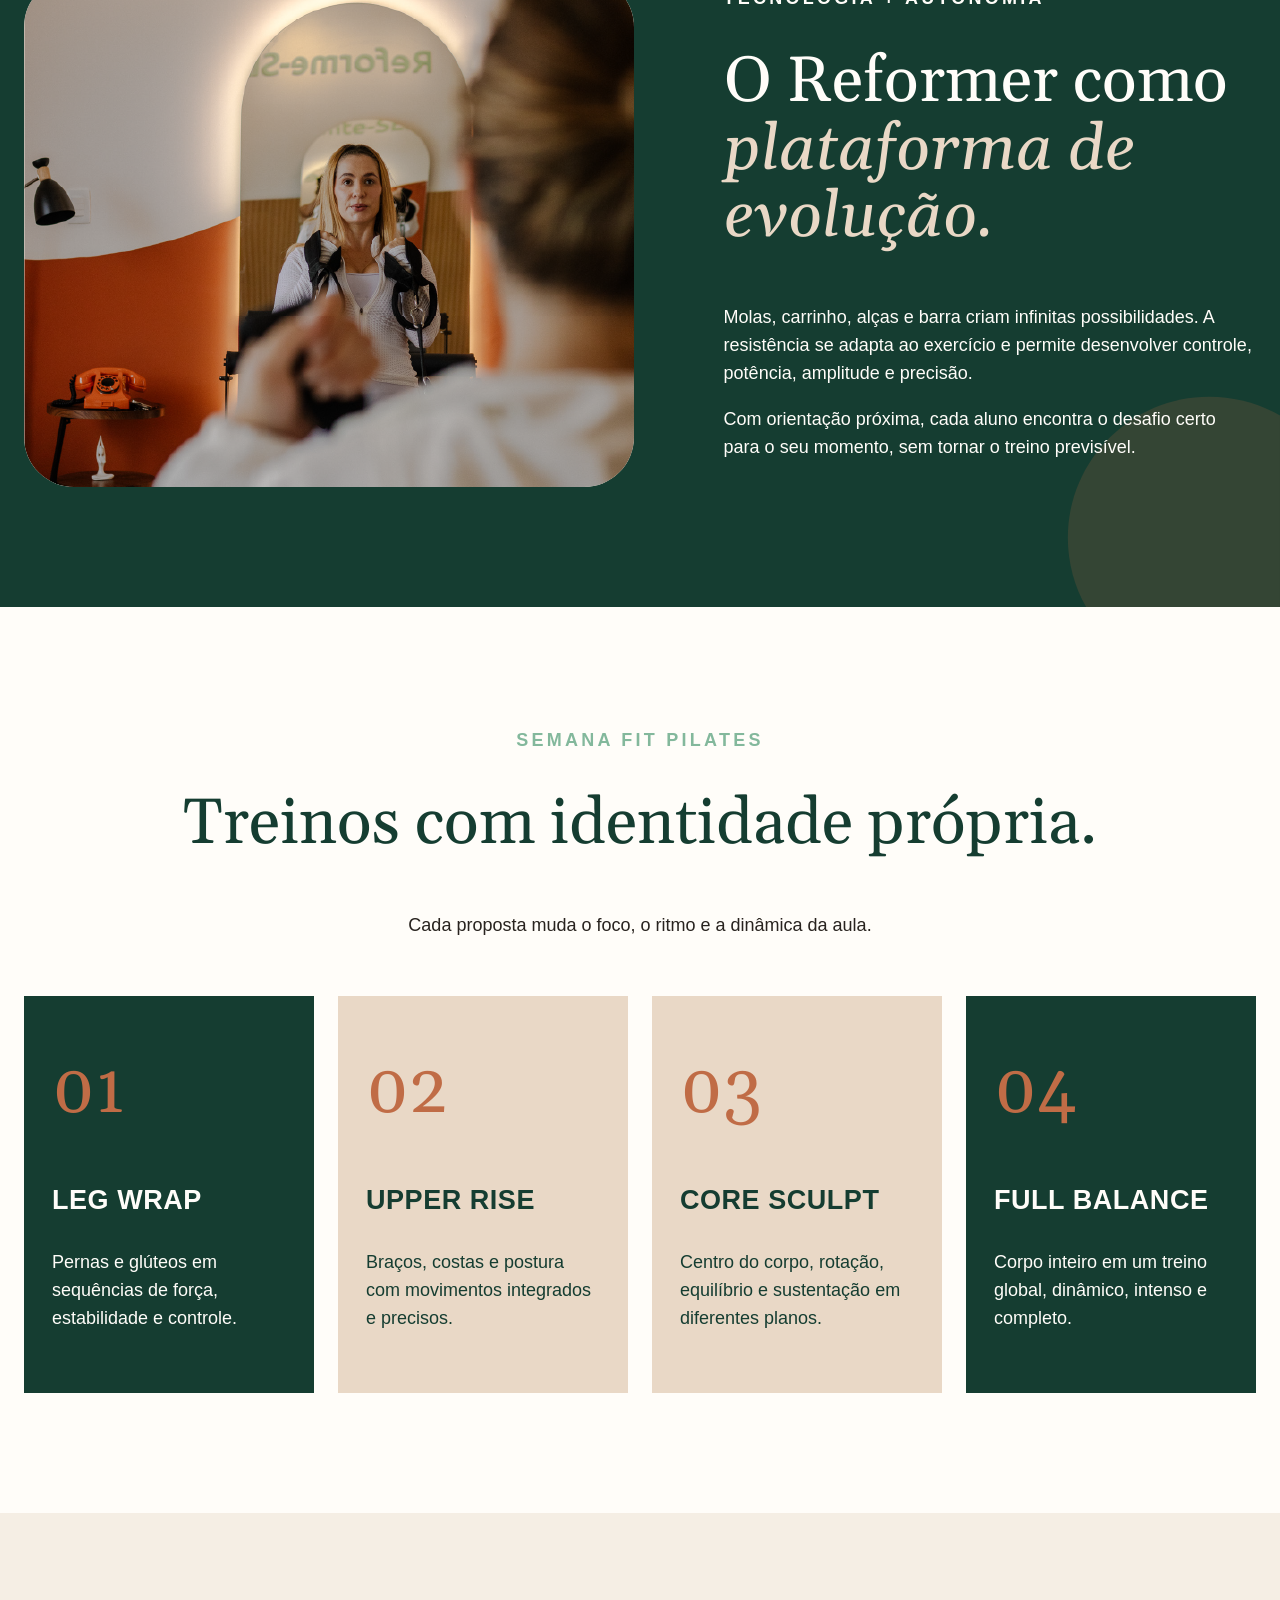
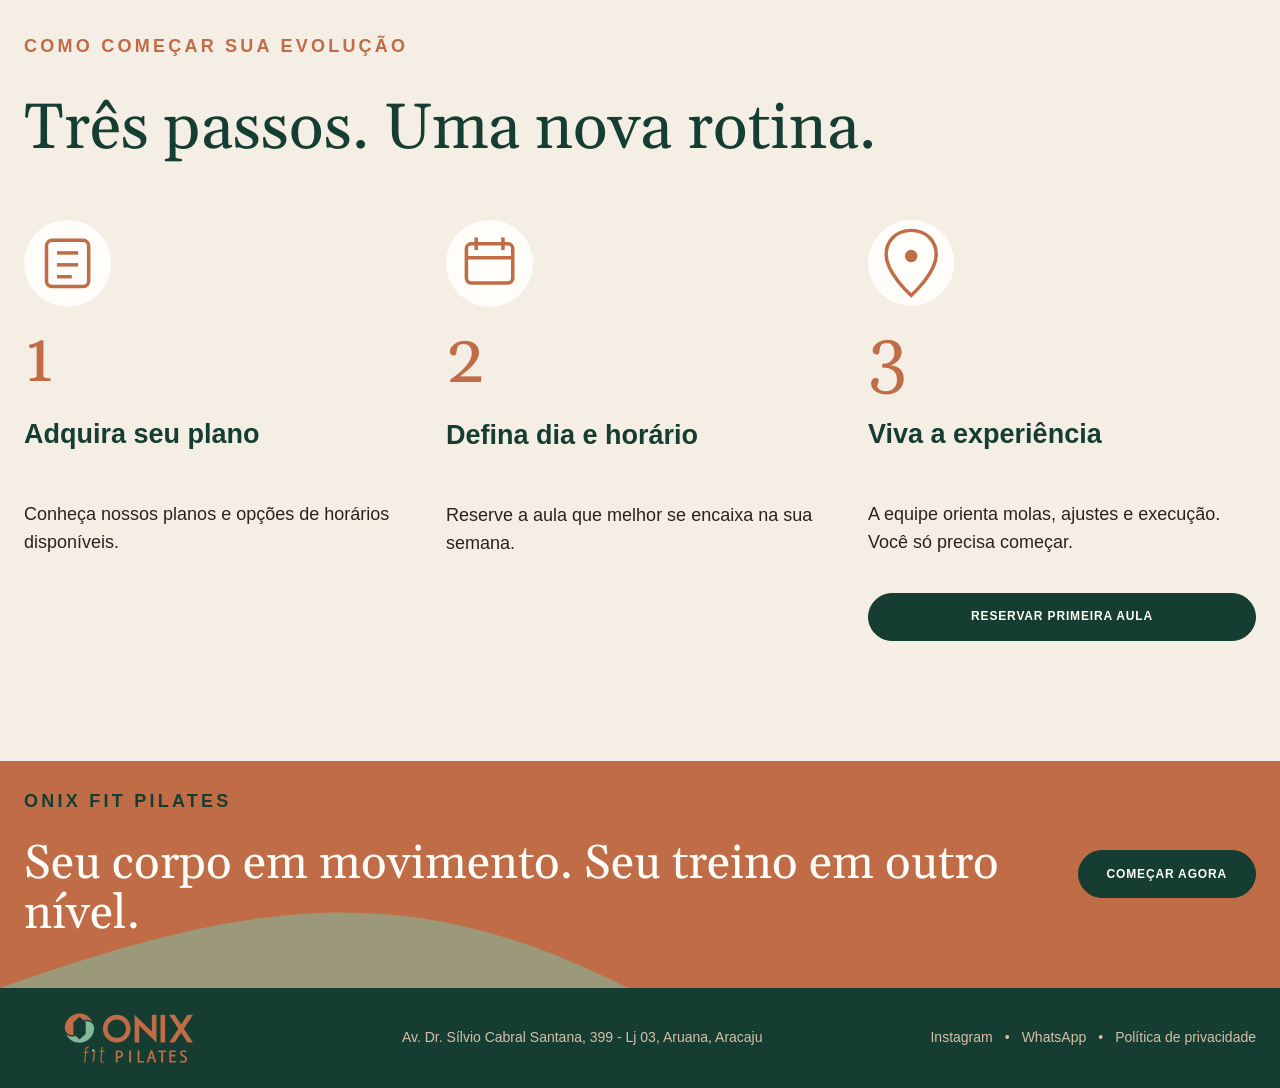
==== commit b1d4e237: "Switched 'Nosso Método' and 'Ver Planos' buttons" ====
--- a/index.html
+++ b/index.html
@@ -22,7 +22,7 @@
           <h1>O Pilates que você conhece está prestes <em>a evoluir.</em></h1>
           <p>Uma experiência intensa, dinâmica e moderna, criada para quem quer força, mobilidade e energia em uma aula que mantém o corpo em movimento.</p>
           <div class="button-row">
-            <a class="btn btn-solid" href="#section-method">Conhecer o método</a>
+            <a class="btn btn-solid" href="pacotes.html">Ver planos</a>
             <a class="btn btn-outline" href="https://agendamento.nextfit.com.br/de96b908-1d85-4b95-a931-421502de7550">Ver horários</a>
           </div>
         </div>
--- a/styles.css
+++ b/styles.css
@@ -28,9 +28,19 @@
   position: sticky;
   top: 0;
   z-index: 50;
+  isolation: isolate;
   background: rgba(255,253,249,.96);
   border-bottom: 1px solid var(--line);
   backdrop-filter: blur(12px);
+}
+.site-header::before {
+  content: "";
+  position: absolute;
+  inset: 0;
+  z-index: -1;
+  background: transparent;
+  pointer-events: none;
+  transition: opacity .5s ease;
 }
 
 .header-inner {
@@ -561,7 +571,7 @@
 .info-section > .eyebrow,
 .info-section > h2,
 .info-section > ul {
-  width: min(var(--max), calc(100% - 48px));
+  width: min(var(--max), calc(100% - clamp(64px, 12vw, 184px)));
   margin-left: auto;
   margin-right: auto;
 }
@@ -580,25 +590,55 @@
 @media (max-width: 1020px) {
   .header-inner {
     grid-template-columns: 190px auto;
-    height: 86px;
+    grid-template-rows: 86px auto;
+    height: auto;
+    min-height: 86px;
+  }
+  .logo-link,
+  .menu-toggle {
+    grid-row: 1;
   }
   .menu-toggle {
     display: block;
     justify-self: end;
   }
+  .site-header.menu-open {
+    background: transparent;
+    backdrop-filter: none;
+  }
+  .site-header.menu-open::before {
+    background: #fffdf9;
+    opacity: .75;
+  }
   .nav-shell {
     grid-column: 1 / -1;
-    display: none;
-    padding: 16px 0 24px;
-  }
-  .site-header.menu-open .nav-shell { display: block; }
+    grid-row: 2;
+    display: block;
+    max-height: 0;
+    margin: 0 -24px;
+    padding: 0 24px;
+    overflow: hidden;
+    visibility: hidden;
+    opacity: 0;
+    pointer-events: none;
+    background: transparent;
+    transition: opacity .5s ease, max-height .5s ease, padding .5s ease, visibility 0s linear .5s;
+  }
+  .site-header.menu-open .nav-shell {
+    max-height: 430px;
+    padding: 48px 24px 30px;
+    visibility: visible;
+    opacity: 1;
+    pointer-events: auto;
+    transition: opacity .5s ease, max-height .5s ease, padding .5s ease, visibility 0s;
+  }
   .nav-links,
   .header-actions {
     align-items: stretch;
     flex-direction: column;
     gap: 14px;
   }
-  .nav-links { margin-bottom: 18px; }
+  .nav-links { margin-bottom: 30px; }
   .header-actions .btn { width: 100%; }
   .hero,
   .packages-hero { min-height: auto; }
@@ -651,11 +691,6 @@
   .header-inner {
     width: min(100% - 32px, var(--max));
   }
-  .info-section > .eyebrow,
-  .info-section > h2,
-  .info-section > ul {
-    width: min(100% - 32px, var(--max));
-  }
   .section { padding: 82px 0; }
   .hero-copy { padding-top: 32px; }
   h1 { font-size: clamp(3rem, 16vw, 4.2rem); }
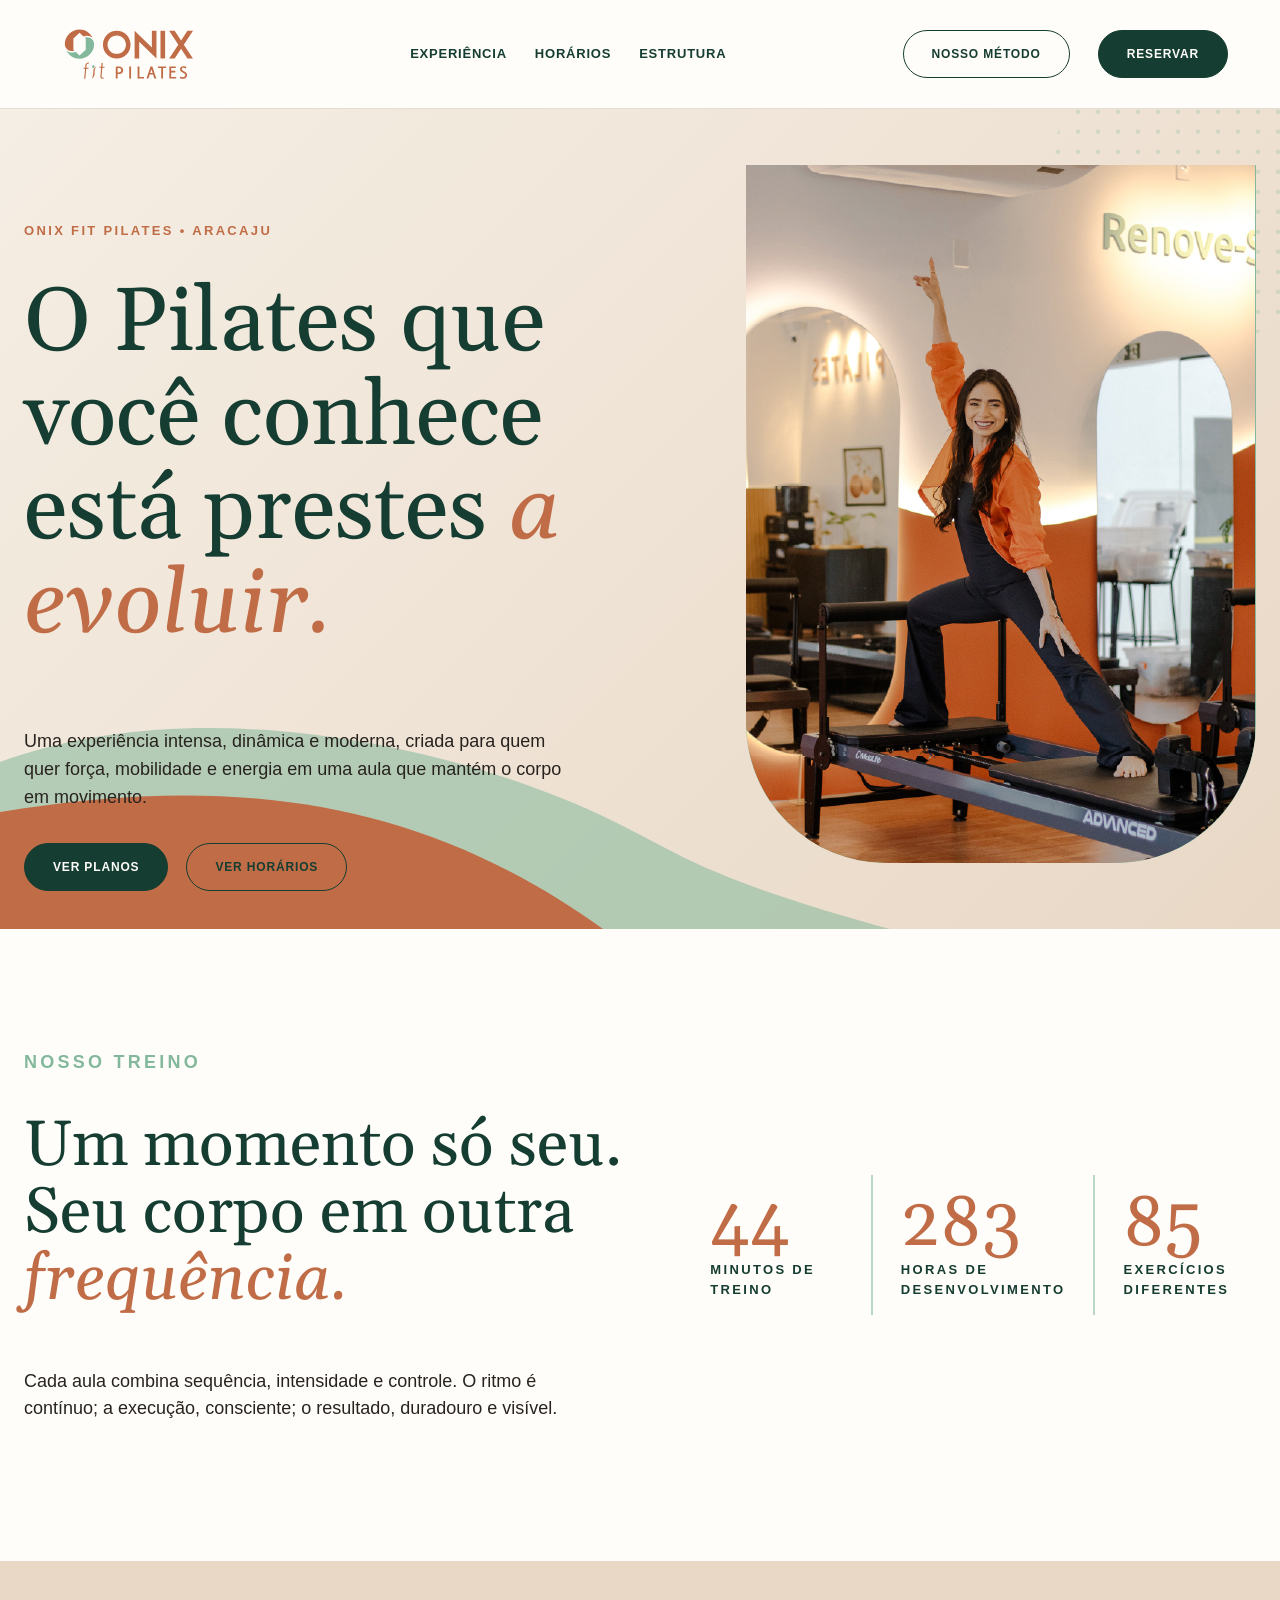
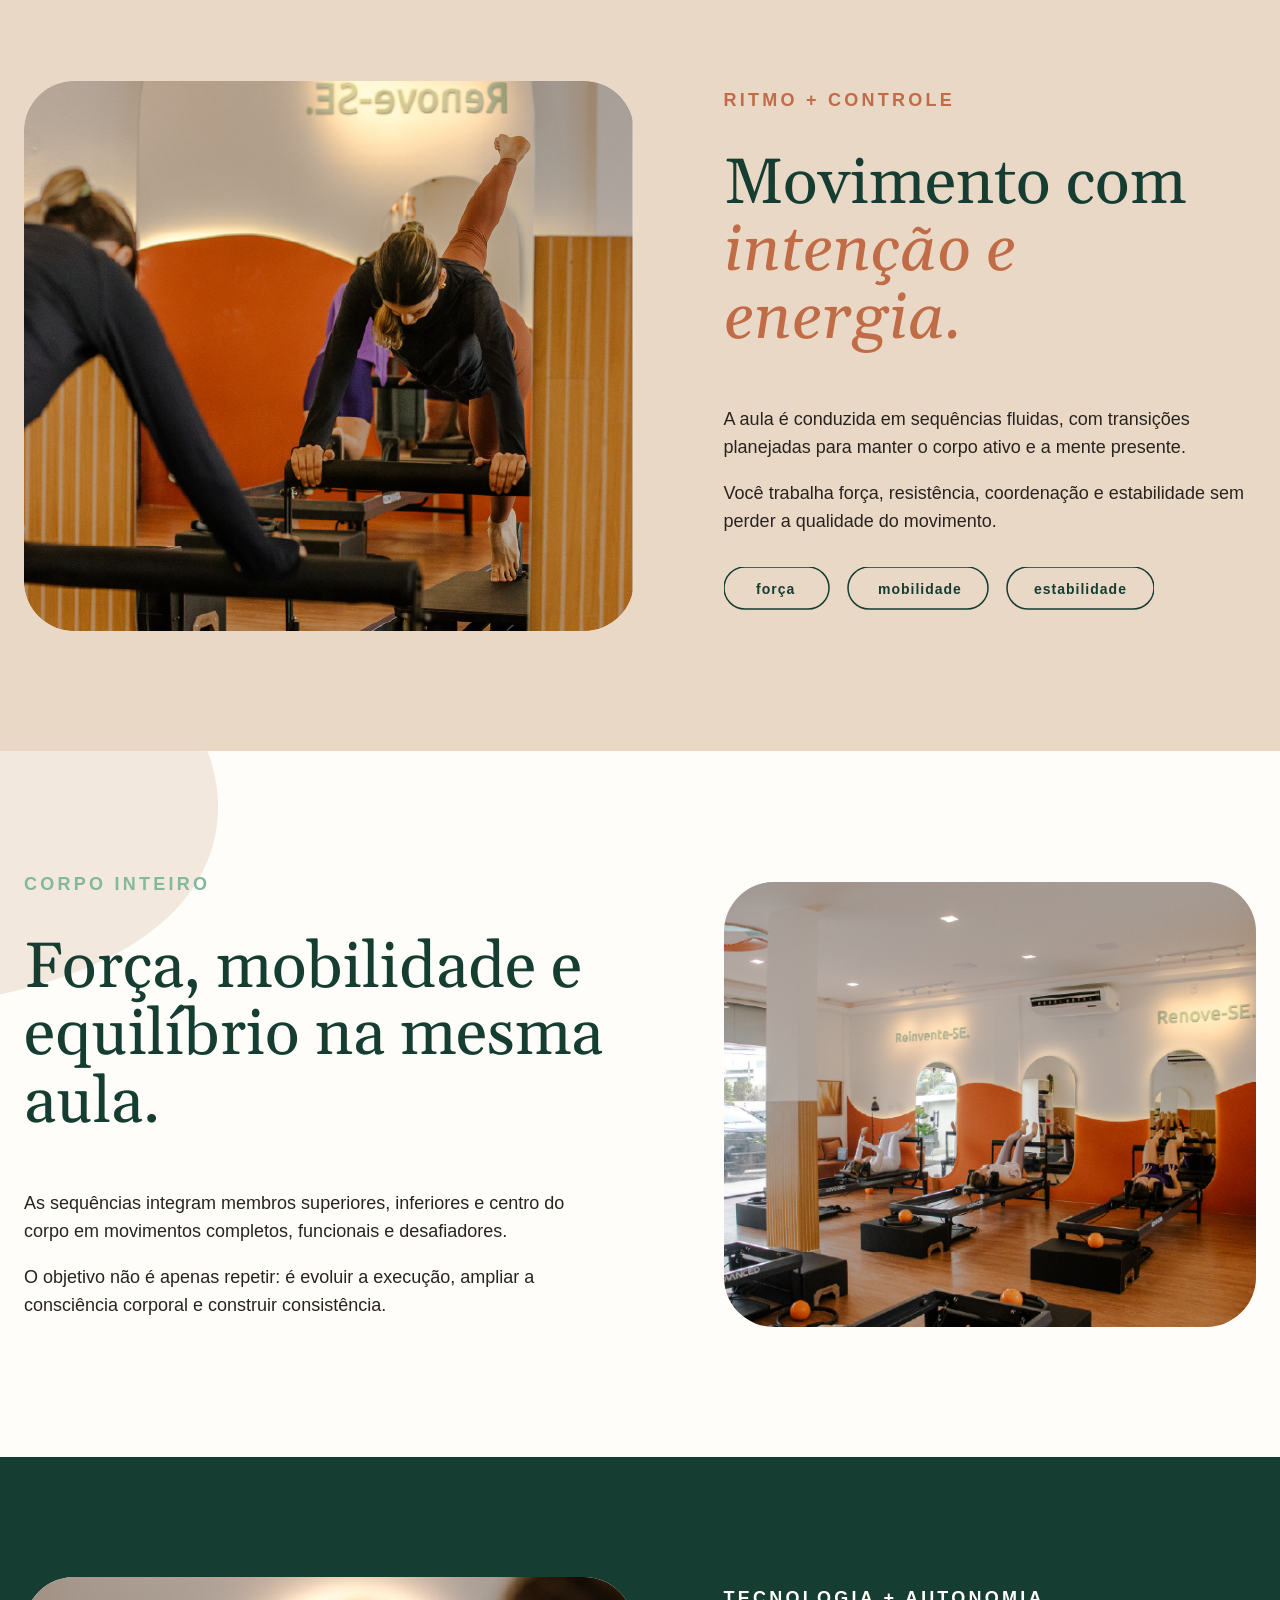
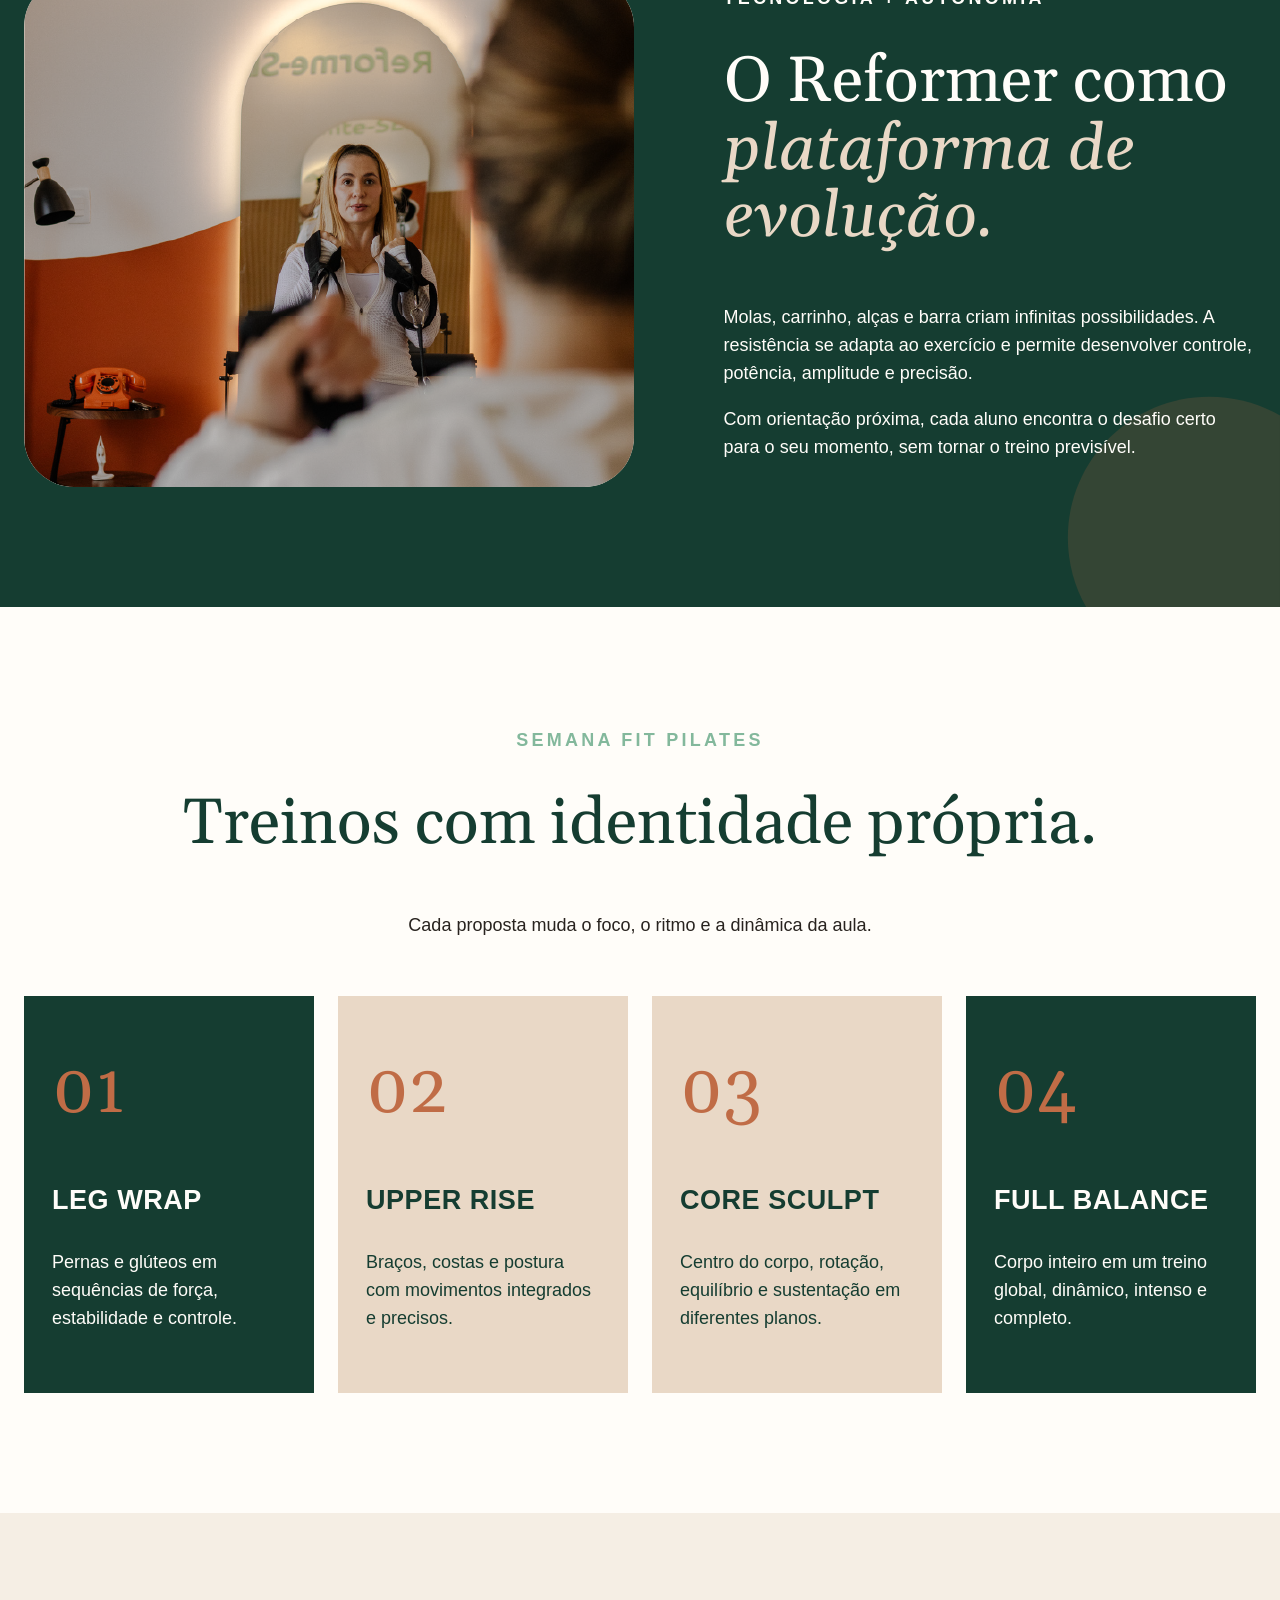
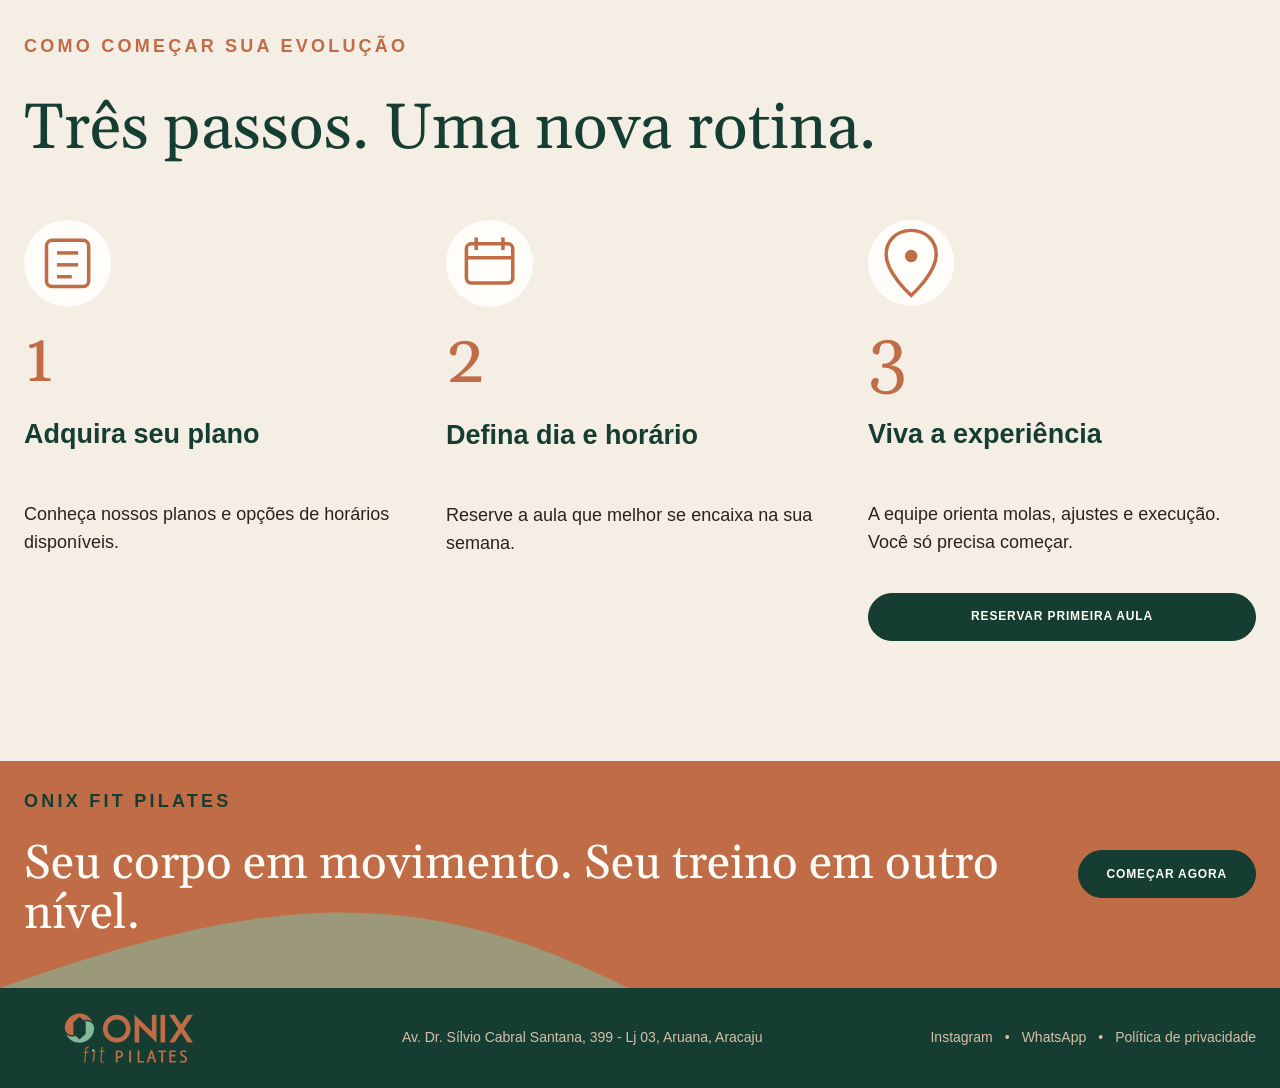
==== commit 5fc2b97a: "Updated "NOSSO TREINO" section: • 60 MINUTOS DE/n EXPERIÊNCIA → 320 HORAS DE/n DESENVOLVIMENTO • 6 R" ====
--- a/index.html
+++ b/index.html
@@ -47,13 +47,13 @@
           </article>
           <img src="assets/vertline.svg" alt="">
           <article>
-            <strong data-count="60">0</strong>
-            <span>minutos de experiência</span>
+            <strong data-count="320">0</strong>
+            <span>horas de desenvolvimento</span>
           </article>
           <img src="assets/vertline.svg" alt="">
           <article>
-            <strong data-count="6">0</strong>
-            <span>reformers no estúdio</span>
+            <strong data-count="96">0</strong>
+            <span>exercícios diferentes</span>
           </article>
         </div>
       </div>
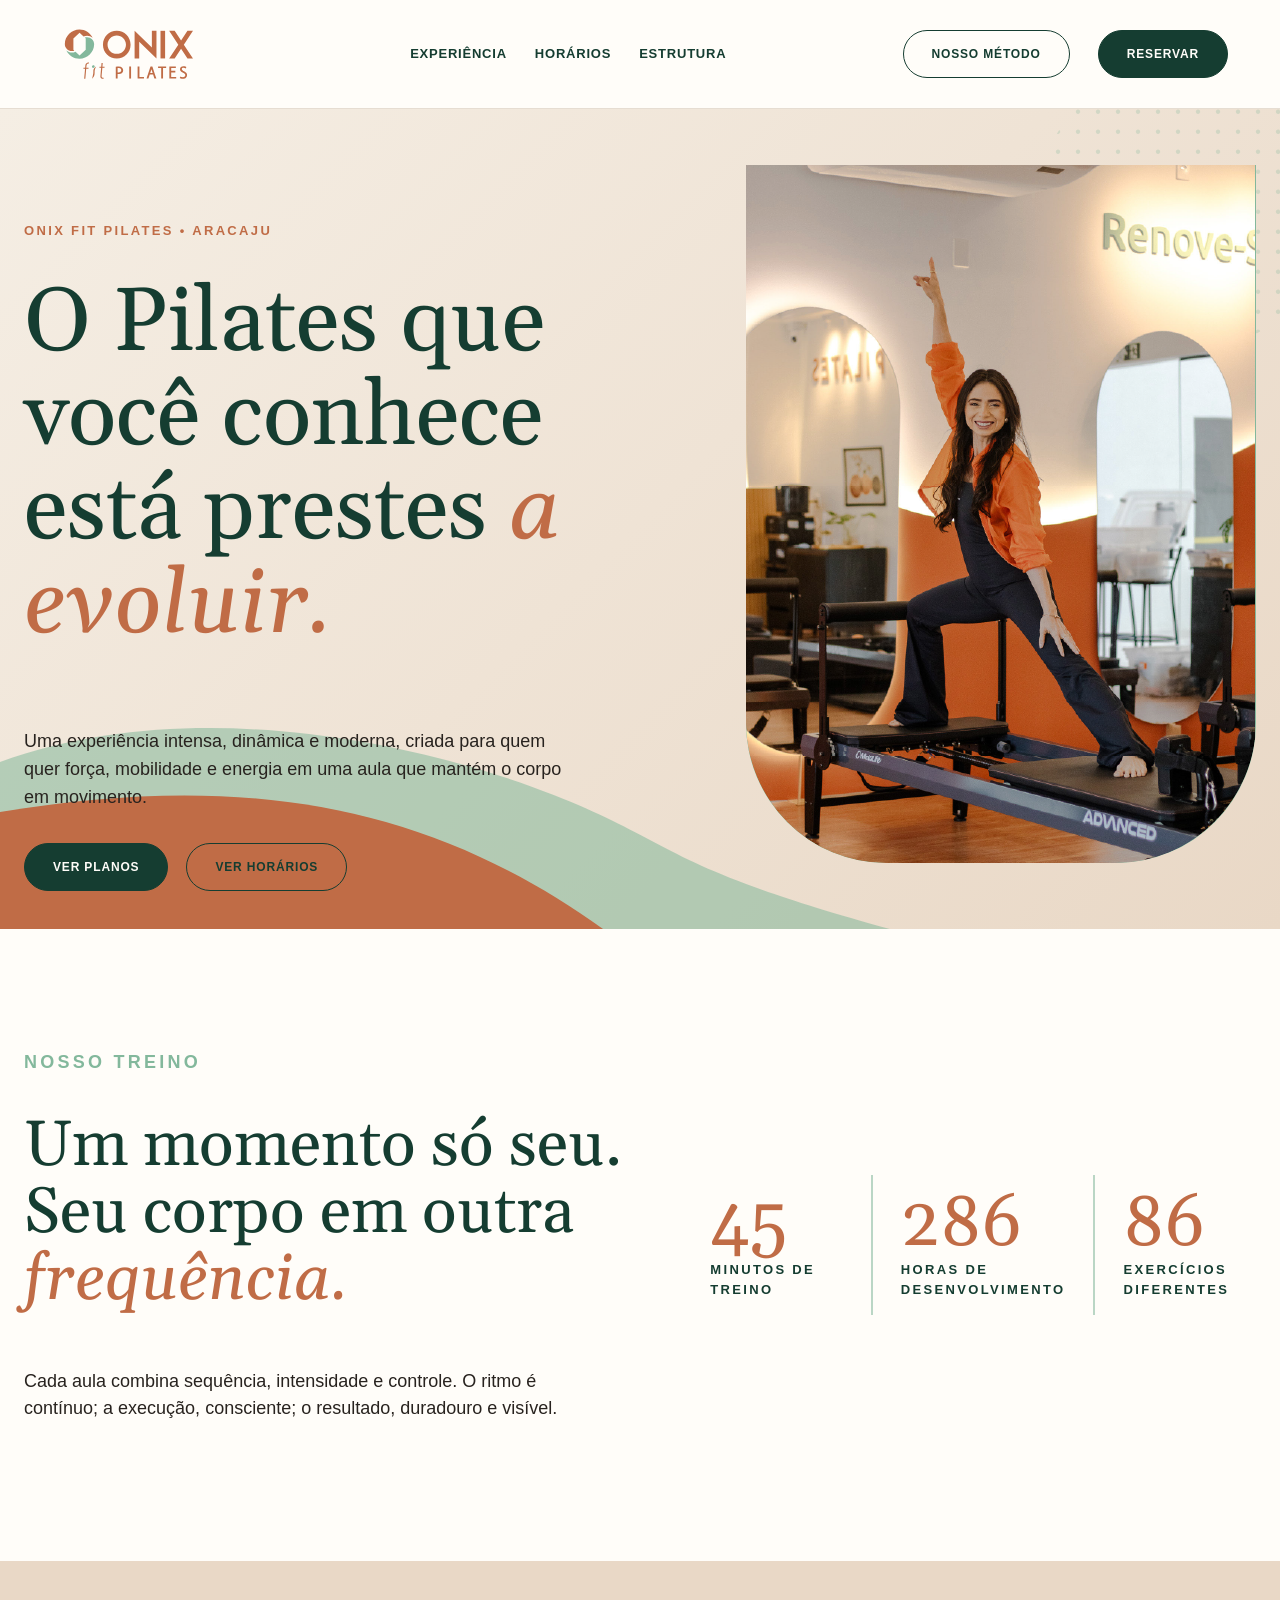
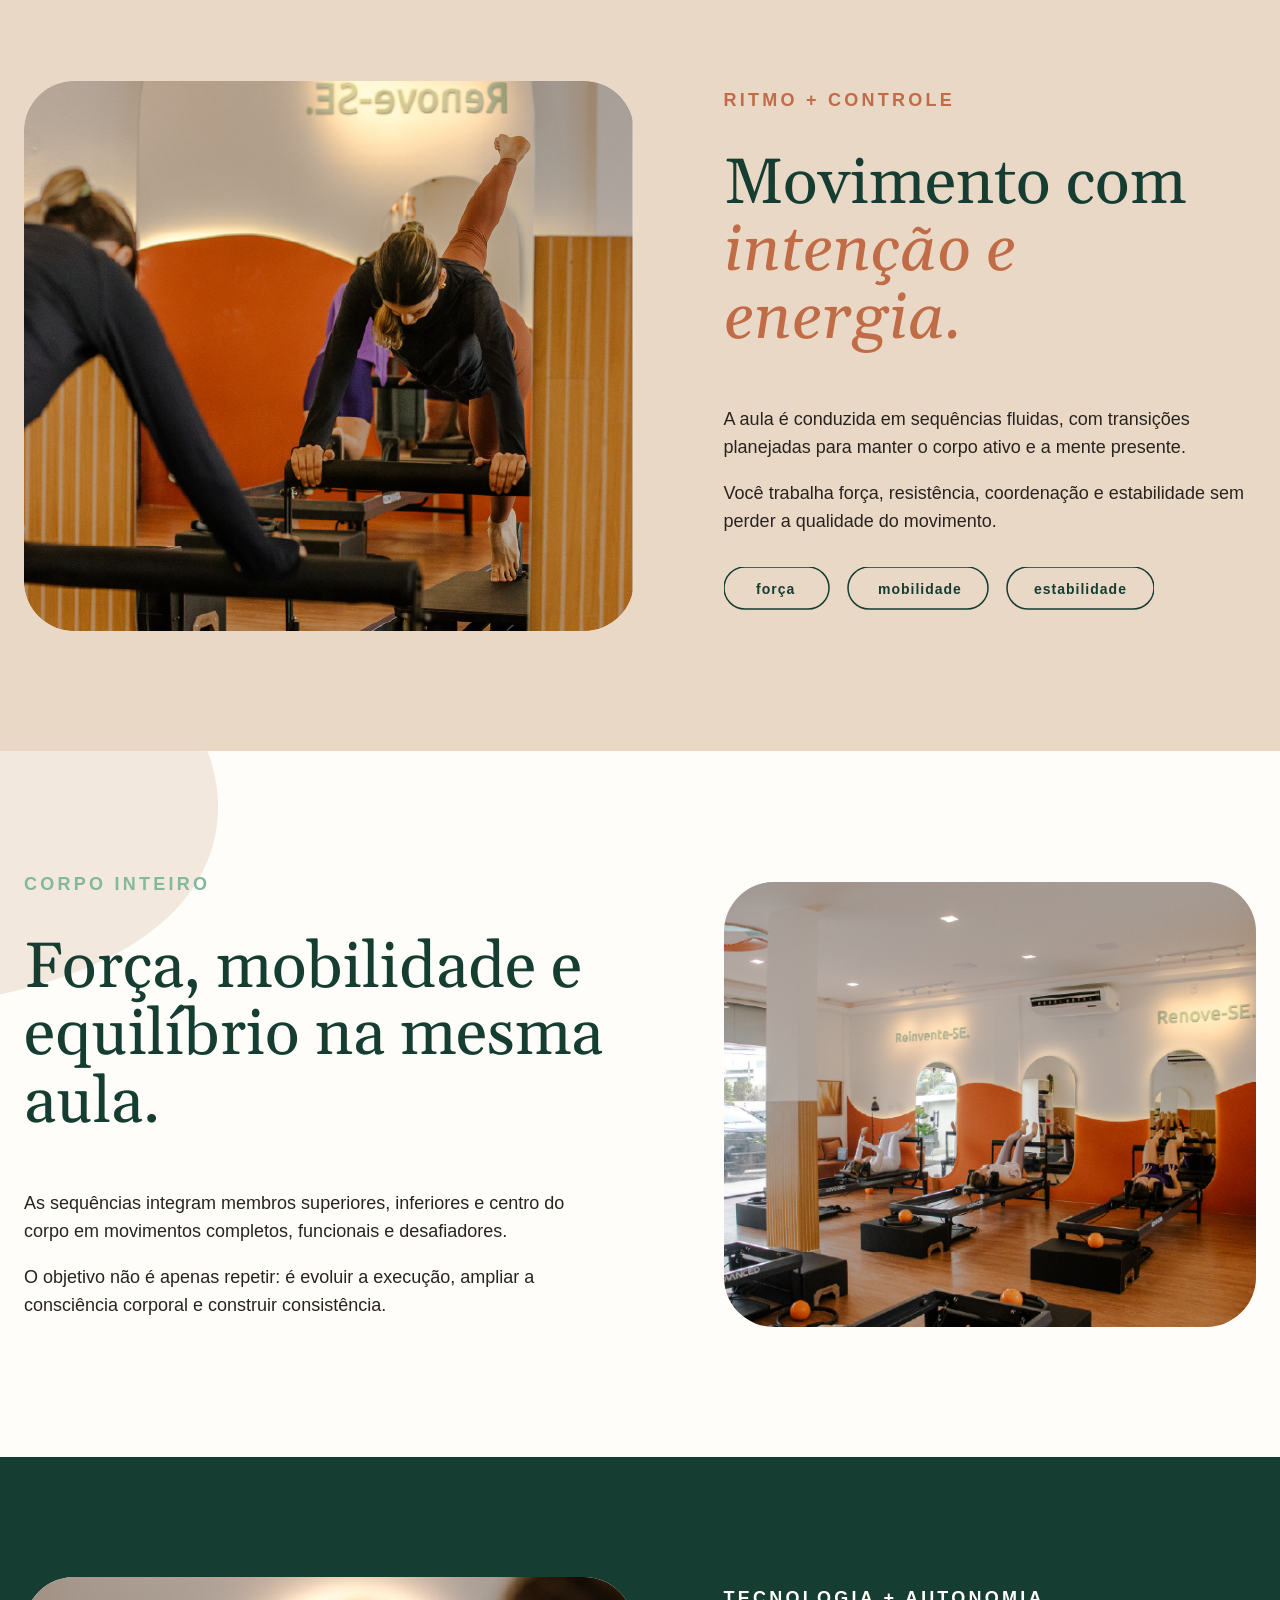
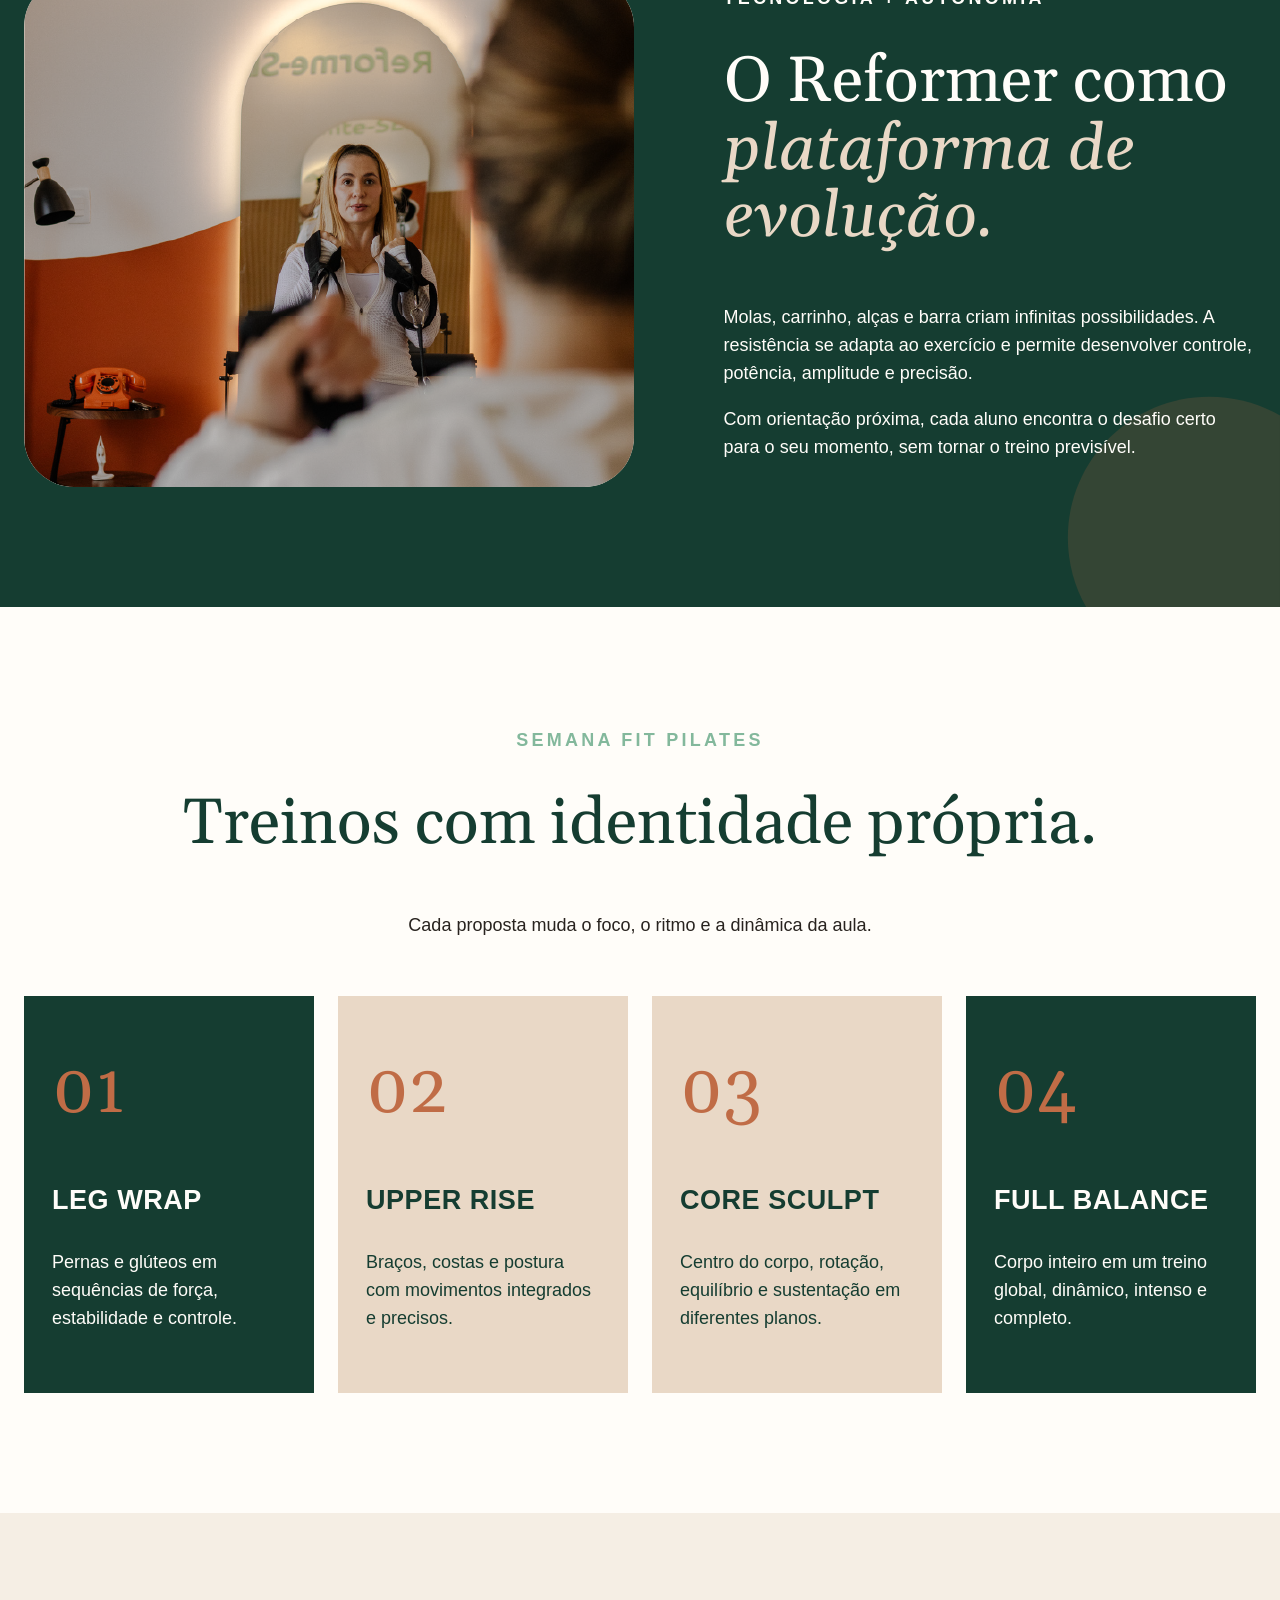
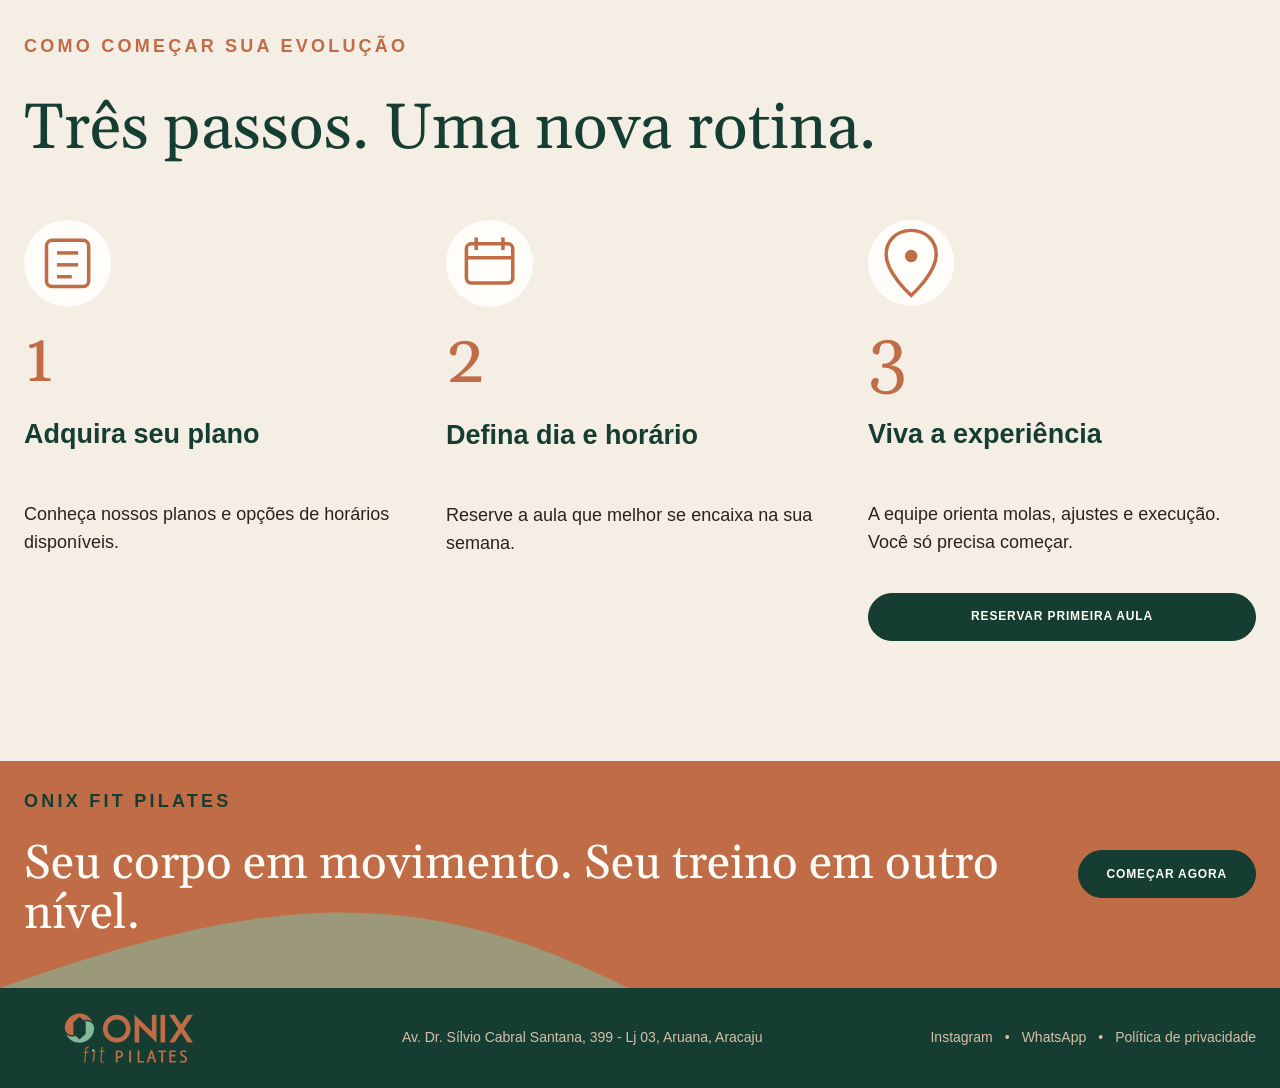
==== commit 20d36df8: "Turn the `COMO COMEÇAR SUA EVOLUÇÃO' icons into buttons. While hovered, they ease-in-out scaling to " ====
--- a/index.html
+++ b/index.html
@@ -124,9 +124,9 @@
         <h2>Três passos. Uma nova rotina.</h2>
       </div>
       <div class="steps-grid">
-        <article><img src="assets/icon-adquira.svg" alt=""><span>1</span><h3>Adquira seu plano</h3><p>Conheça nossos planos e opções de horários disponíveis.</p></article>
-        <article><img src="assets/icon-diahora.svg" alt=""><span>2</span><h3>Defina dia e horário</h3><p>Reserve a aula que melhor se encaixa na sua semana.</p></article>
-        <article><img src="assets/icon-vivaexp.svg" alt=""><span>3</span><h3>Viva a experiência</h3><p>A equipe orienta molas, ajustes e execução. Você só precisa começar.</p><a class="btn btn-solid" href="https://venda.nextfit.com.br/00fde286-4f1b-4c7f-9b53-4ff04a8eec71/contratos">Reservar primeira aula</a></article>
+        <article><a class="step-icon-button" href="https://site-fitpilates.vercel.app/pacotes.html" aria-label="Adquira seu plano"><img src="assets/icon-adquira.svg" alt=""></a><span>1</span><h3>Adquira seu plano</h3><p>Conheça nossos planos e opções de horários disponíveis.</p></article>
+        <article><a class="step-icon-button" href="https://agendamento.nextfit.com.br/de96b908-1d85-4b95-a931-421502de7550" aria-label="Defina dia e horário"><img src="assets/icon-diahora.svg" alt=""></a><span>2</span><h3>Defina dia e horário</h3><p>Reserve a aula que melhor se encaixa na sua semana.</p></article>
+        <article><a class="step-icon-button" href="https://maps.app.goo.gl/QRYprvyyzCWDvm6XA" aria-label="Viva a experiência"><img src="assets/icon-vivaexp.svg" alt=""></a><span>3</span><h3>Viva a experiência</h3><p>A equipe orienta molas, ajustes e execução. Você só precisa começar.</p><a class="btn btn-solid" href="https://venda.nextfit.com.br/00fde286-4f1b-4c7f-9b53-4ff04a8eec71/contratos">Reservar primeira aula</a></article>
       </div>
     </section>
 
--- a/styles.css
+++ b/styles.css
@@ -380,6 +380,19 @@
   display: grid;
   align-content: start;
   gap: 18px;
+}
+.step-icon-button {
+  display: inline-flex;
+  width: 88px;
+  transition: transform .5s ease-in-out;
+}
+.step-icon-button:hover,
+.step-icon-button:focus-visible {
+  transform: scale(1.15);
+}
+.step-icon-button:focus-visible {
+  outline: 3px solid rgba(192,108,70,.35);
+  outline-offset: 6px;
 }
 .steps-grid img { width: 88px; }
 .steps-grid span {
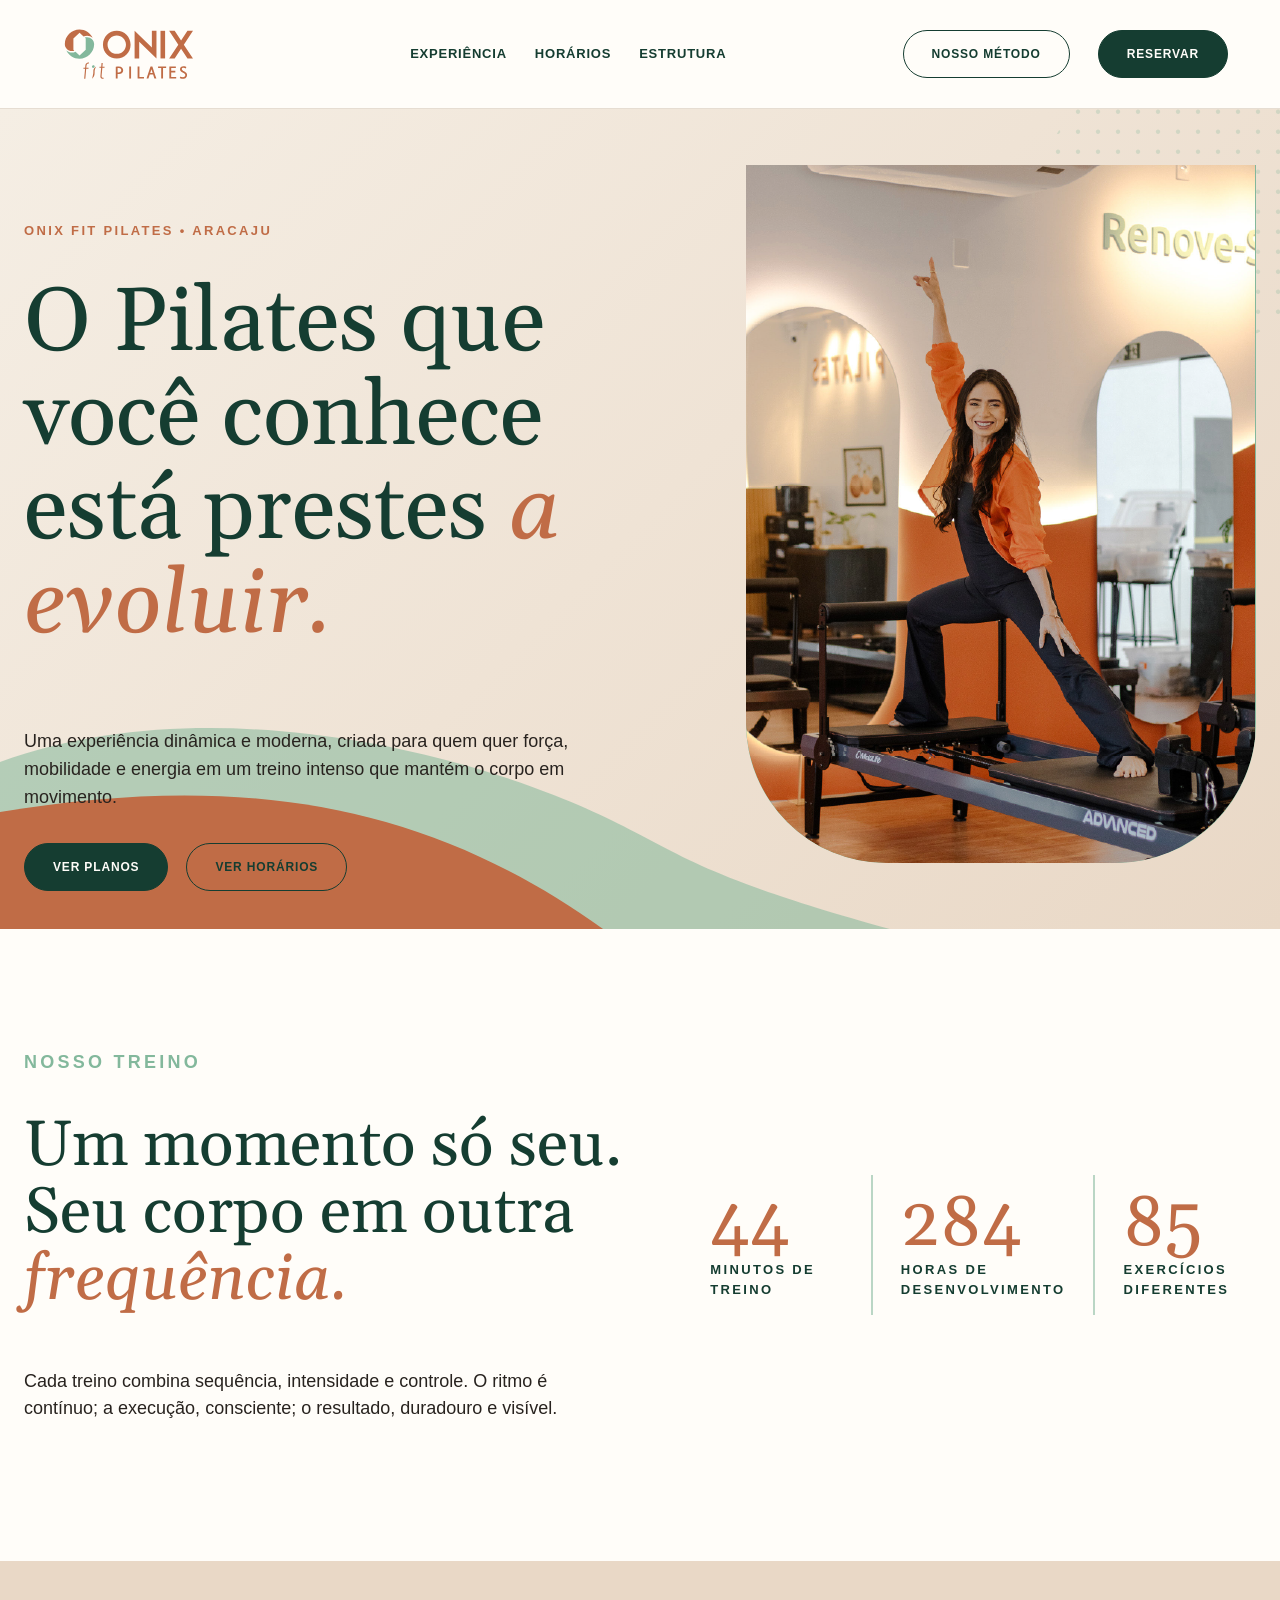
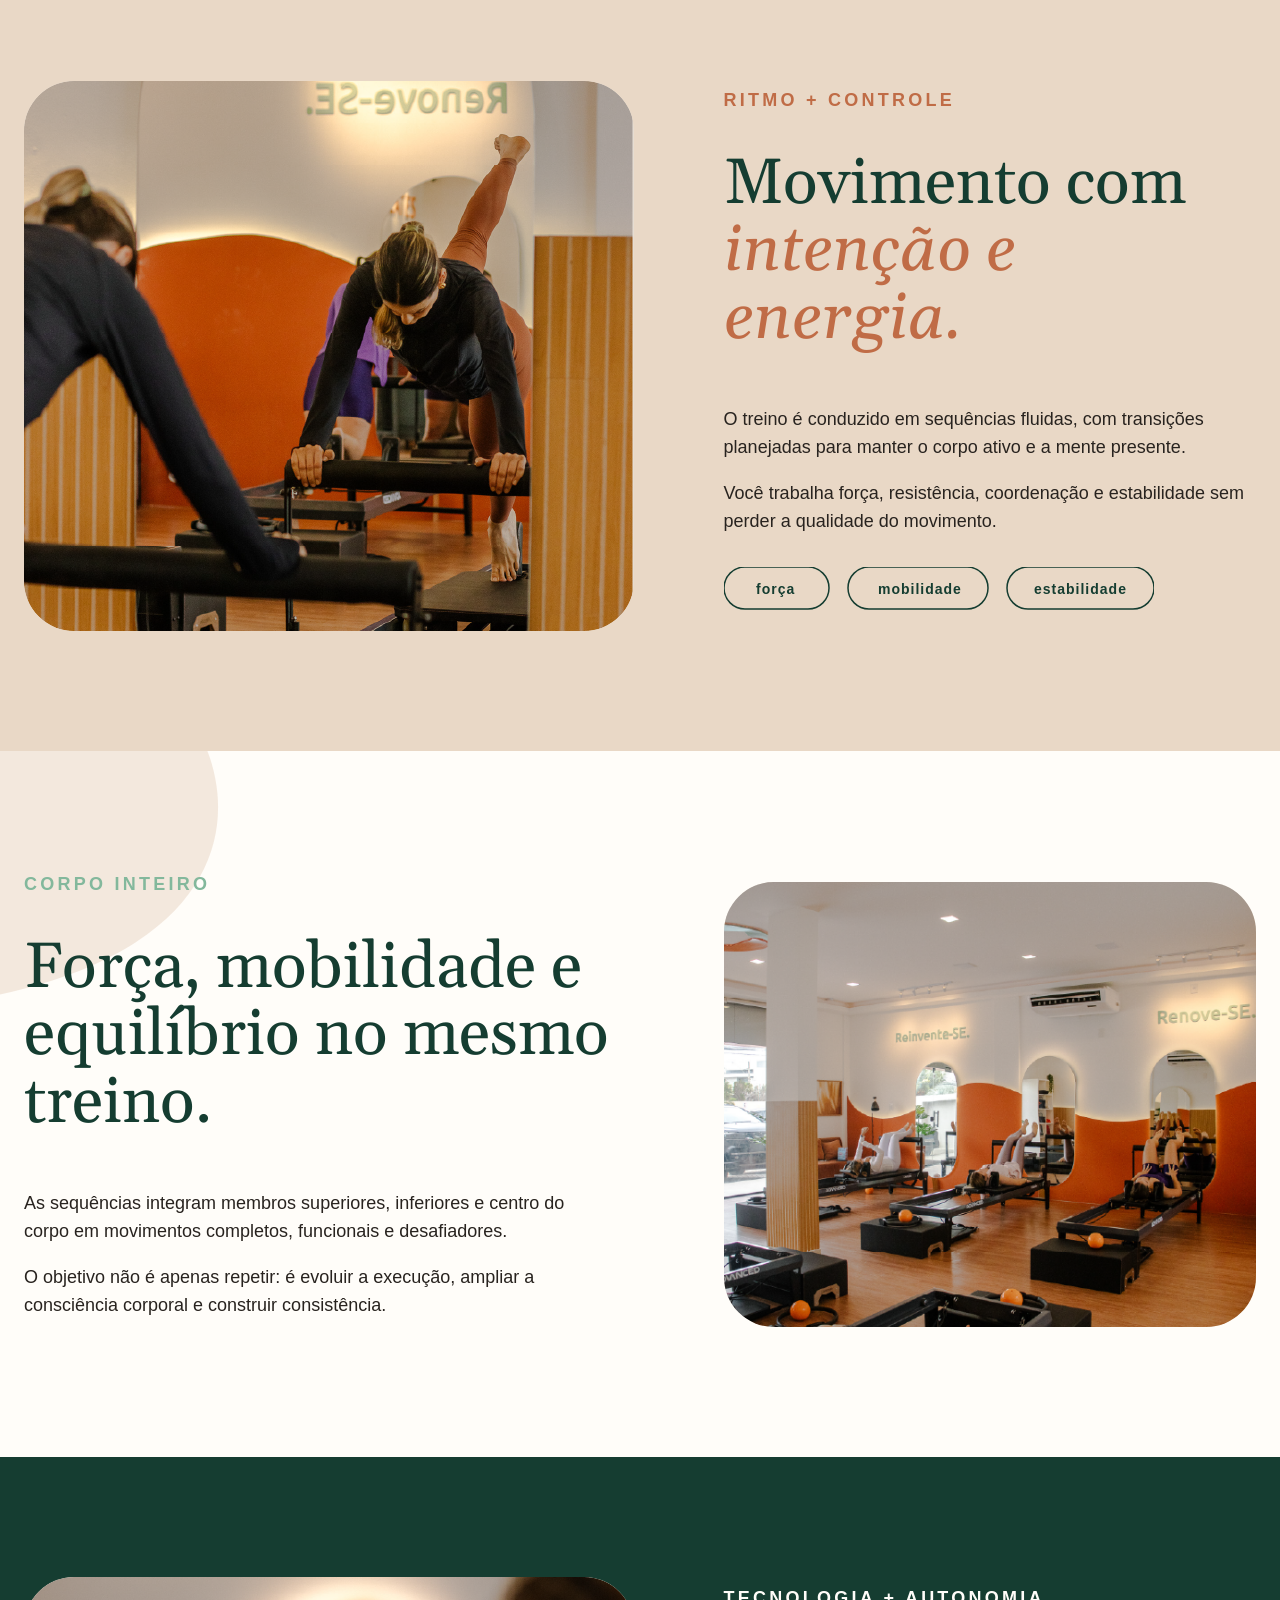
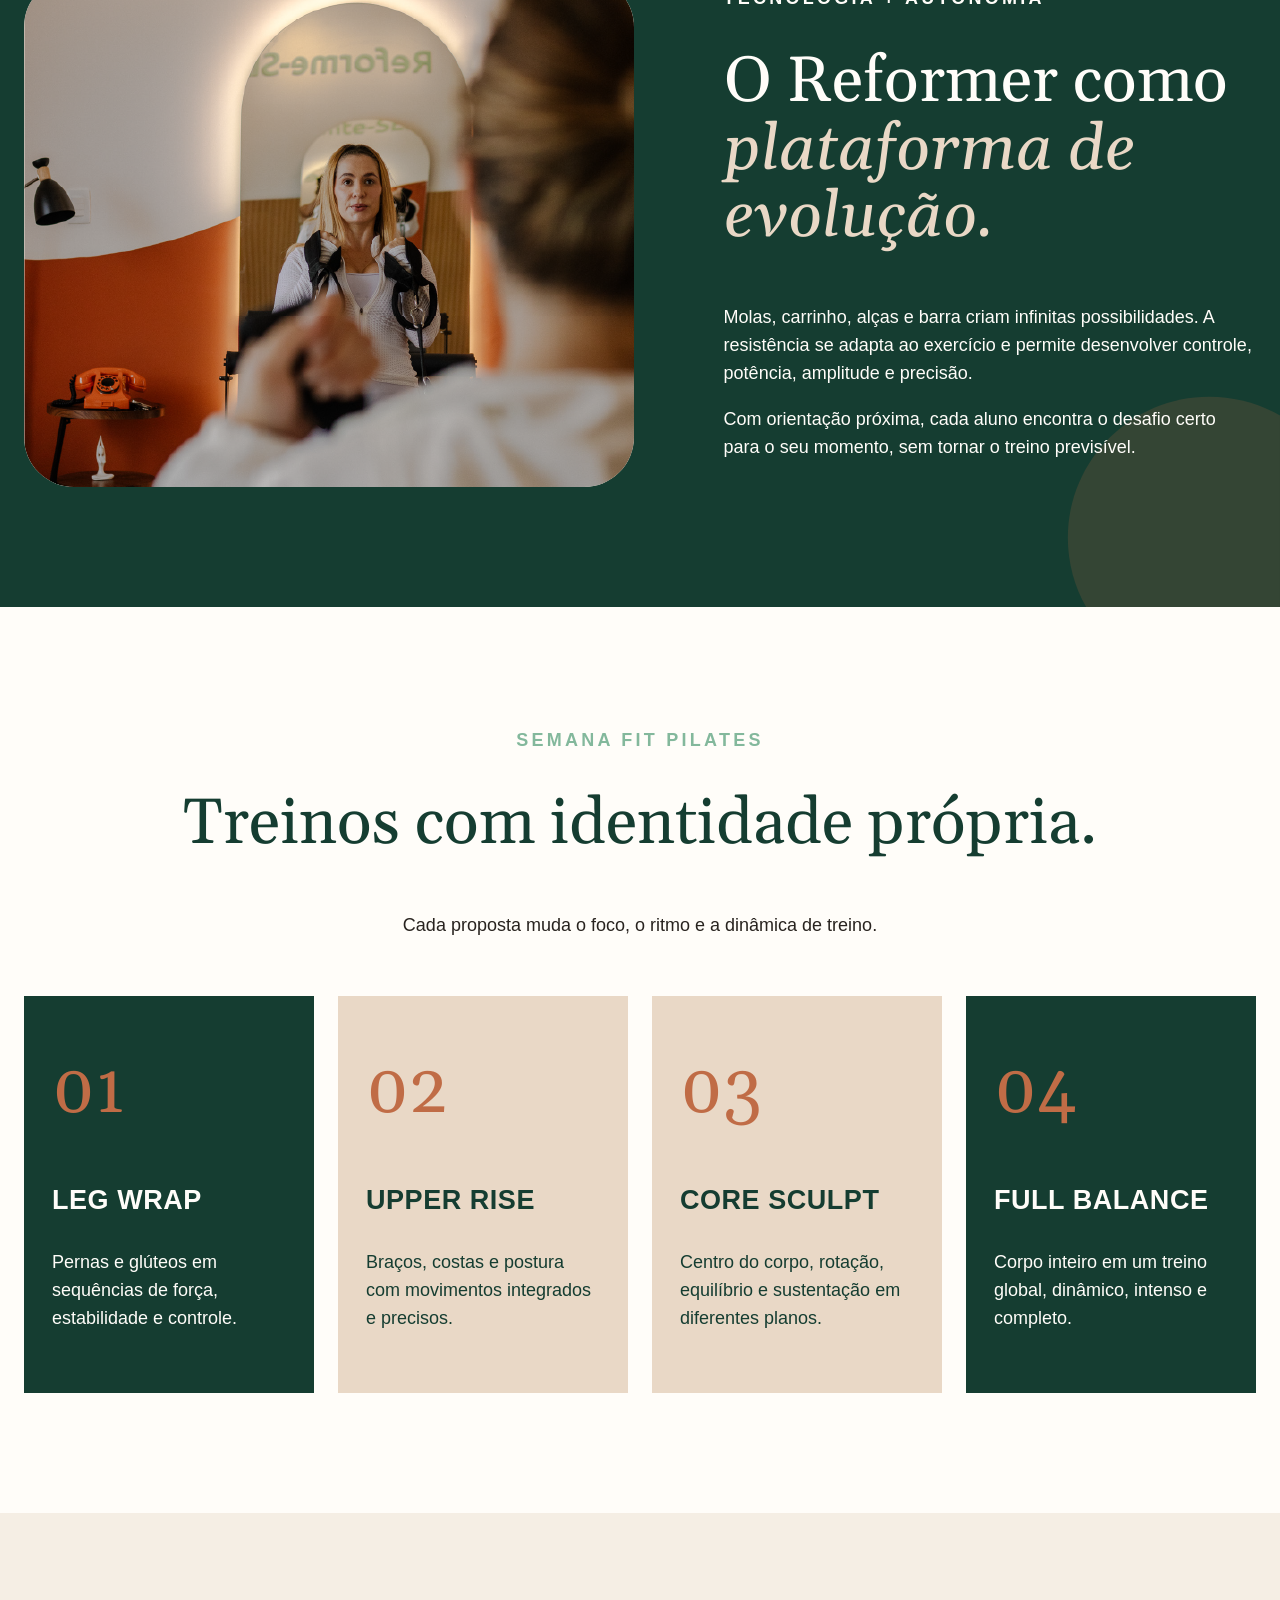
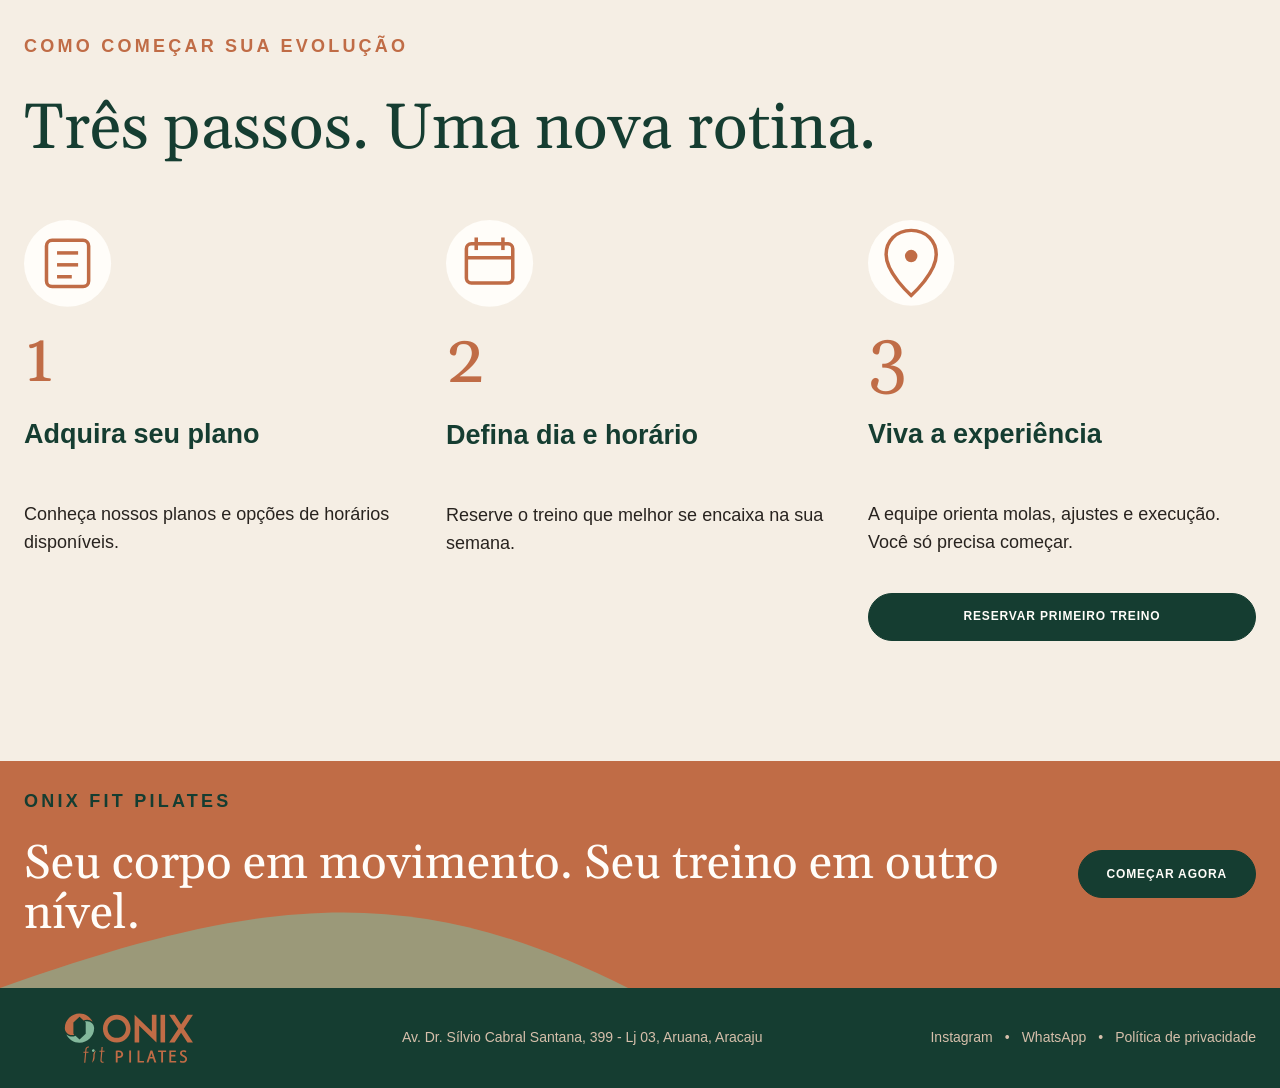
==== commit 03fa5867: "* Replaced "aulas" by "treinos" site-wide" ====
--- a/index.html
+++ b/index.html
@@ -20,7 +20,7 @@
         <div class="hero-copy">
           <p class="eyebrow">ONIX FIT PILATES • ARACAJU</p>
           <h1>O Pilates que você conhece está prestes <em>a evoluir.</em></h1>
-          <p>Uma experiência intensa, dinâmica e moderna, criada para quem quer força, mobilidade e energia em uma aula que mantém o corpo em movimento.</p>
+          <p>Uma experiência dinâmica e moderna, criada para quem quer força, mobilidade e energia em um treino intenso que mantém o corpo em movimento.</p>
           <div class="button-row">
             <a class="btn btn-solid" href="pacotes.html">Ver planos</a>
             <a class="btn btn-outline" href="https://agendamento.nextfit.com.br/de96b908-1d85-4b95-a931-421502de7550">Ver horários</a>
@@ -38,7 +38,7 @@
         <div>
           <p class="eyebrow green">Nosso treino</p>
           <h2>Um momento só seu. Seu corpo em outra <em>frequência.</em></h2>
-          <p>Cada aula combina sequência, intensidade e controle. O ritmo é contínuo; a execução, consciente; o resultado, duradouro e visível.</p>
+          <p>Cada treino combina sequência, intensidade e controle. O ritmo é contínuo; a execução, consciente; o resultado, duradouro e visível.</p>
         </div>
         <div class="metrics">
           <article>
@@ -62,12 +62,12 @@
     <section class="section split-section cream" id="section-rhythm">
       <div class="section-grid split-grid">
         <div class="image-card image-left">
-          <img src="assets/img-movimento.png" alt="Movimento guiado em aula de Fit Pilates">
+          <img src="assets/img-movimento.png" alt="Movimento guiado em treino de Fit Pilates">
         </div>
         <div>
           <p class="eyebrow">Ritmo + controle</p>
           <h2>Movimento com <em>intenção e energia.</em></h2>
-          <p>A aula é conduzida em sequências fluidas, com transições planejadas para manter o corpo ativo e a mente presente.</p>
+          <p>O treino é conduzido em sequências fluidas, com transições planejadas para manter o corpo ativo e a mente presente.</p>
           <p>Você trabalha força, resistência, coordenação e estabilidade sem perder a qualidade do movimento.</p>
           <img class="tags-svg" src="assets/rhythm-tags.svg" alt="força, mobilidade e estabilidade">
         </div>
@@ -79,7 +79,7 @@
       <div class="section-grid split-grid reverse-mobile">
         <div>
           <p class="eyebrow green">Corpo inteiro</p>
-          <h2>Força, mobilidade e equilíbrio na mesma aula.</h2>
+          <h2>Força, mobilidade e equilíbrio no mesmo treino.</h2>
           <p>As sequências integram membros superiores, inferiores e centro do corpo em movimentos completos, funcionais e desafiadores.</p>
           <p>O objetivo não é apenas repetir: é evoluir a execução, ampliar a consciência corporal e construir consistência.</p>
         </div>
@@ -108,7 +108,7 @@
       <div class="section-heading centered">
         <p class="eyebrow green">Semana Fit Pilates</p>
         <h2>Treinos com identidade própria.</h2>
-        <p>Cada proposta muda o foco, o ritmo e a dinâmica da aula.</p>
+        <p>Cada proposta muda o foco, o ritmo e a dinâmica de treino.</p>
       </div>
       <div class="class-grid">
         <article class="class-card"><span>01</span><h3>Leg Wrap</h3><p>Pernas e glúteos em sequências de força, estabilidade e controle.</p></article>
@@ -125,8 +125,8 @@
       </div>
       <div class="steps-grid">
         <article><a class="step-icon-button" href="https://site-fitpilates.vercel.app/pacotes.html" aria-label="Adquira seu plano"><img src="assets/icon-adquira.svg" alt=""></a><span>1</span><h3>Adquira seu plano</h3><p>Conheça nossos planos e opções de horários disponíveis.</p></article>
-        <article><a class="step-icon-button" href="https://agendamento.nextfit.com.br/de96b908-1d85-4b95-a931-421502de7550" aria-label="Defina dia e horário"><img src="assets/icon-diahora.svg" alt=""></a><span>2</span><h3>Defina dia e horário</h3><p>Reserve a aula que melhor se encaixa na sua semana.</p></article>
-        <article><a class="step-icon-button" href="https://maps.app.goo.gl/QRYprvyyzCWDvm6XA" aria-label="Viva a experiência"><img src="assets/icon-vivaexp.svg" alt=""></a><span>3</span><h3>Viva a experiência</h3><p>A equipe orienta molas, ajustes e execução. Você só precisa começar.</p><a class="btn btn-solid" href="https://venda.nextfit.com.br/00fde286-4f1b-4c7f-9b53-4ff04a8eec71/contratos">Reservar primeira aula</a></article>
+        <article><a class="step-icon-button" href="https://agendamento.nextfit.com.br/de96b908-1d85-4b95-a931-421502de7550" aria-label="Defina dia e horário"><img src="assets/icon-diahora.svg" alt=""></a><span>2</span><h3>Defina dia e horário</h3><p>Reserve o treino que melhor se encaixa na sua semana.</p></article>
+        <article><a class="step-icon-button" href="https://maps.app.goo.gl/QRYprvyyzCWDvm6XA" aria-label="Viva a experiência"><img src="assets/icon-vivaexp.svg" alt=""></a><span>3</span><h3>Viva a experiência</h3><p>A equipe orienta molas, ajustes e execução. Você só precisa começar.</p><a class="btn btn-solid" href="https://venda.nextfit.com.br/00fde286-4f1b-4c7f-9b53-4ff04a8eec71/contratos">Reservar primeiro treino</a></article>
       </div>
     </section>
 
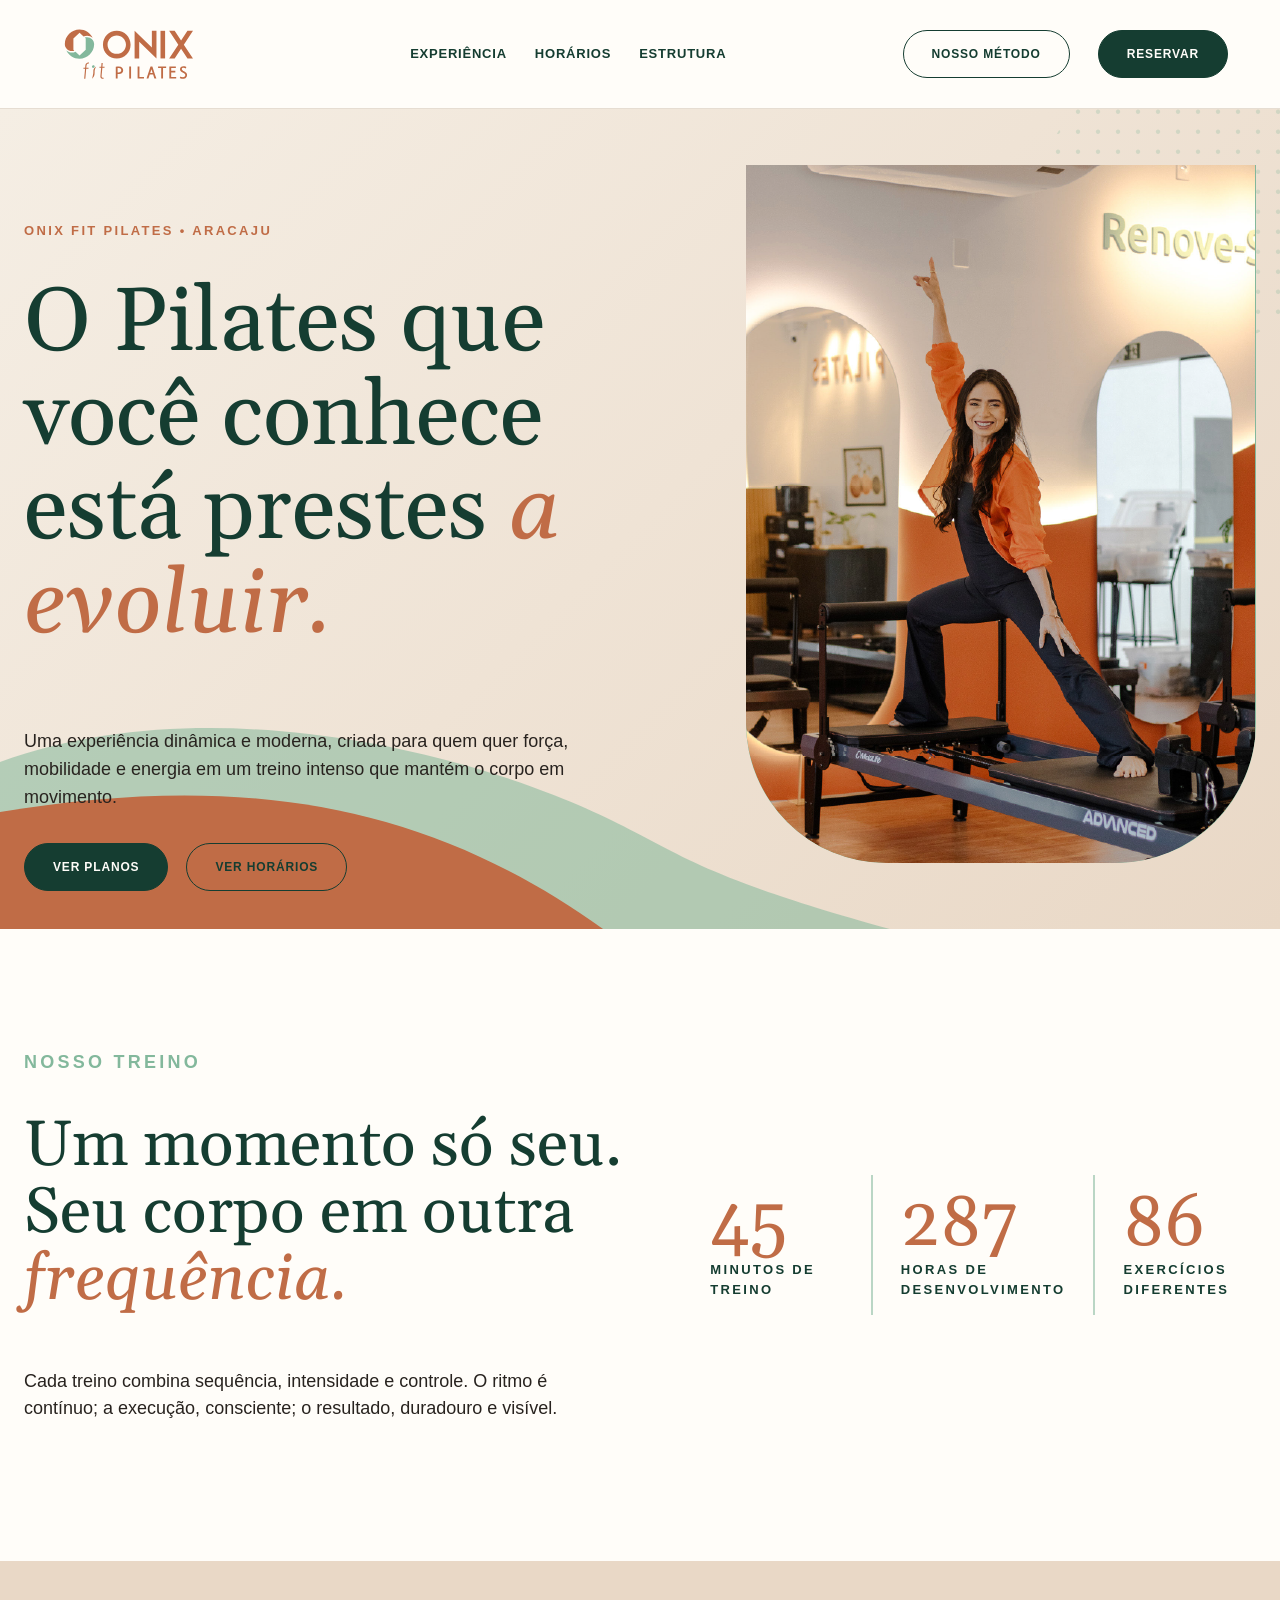
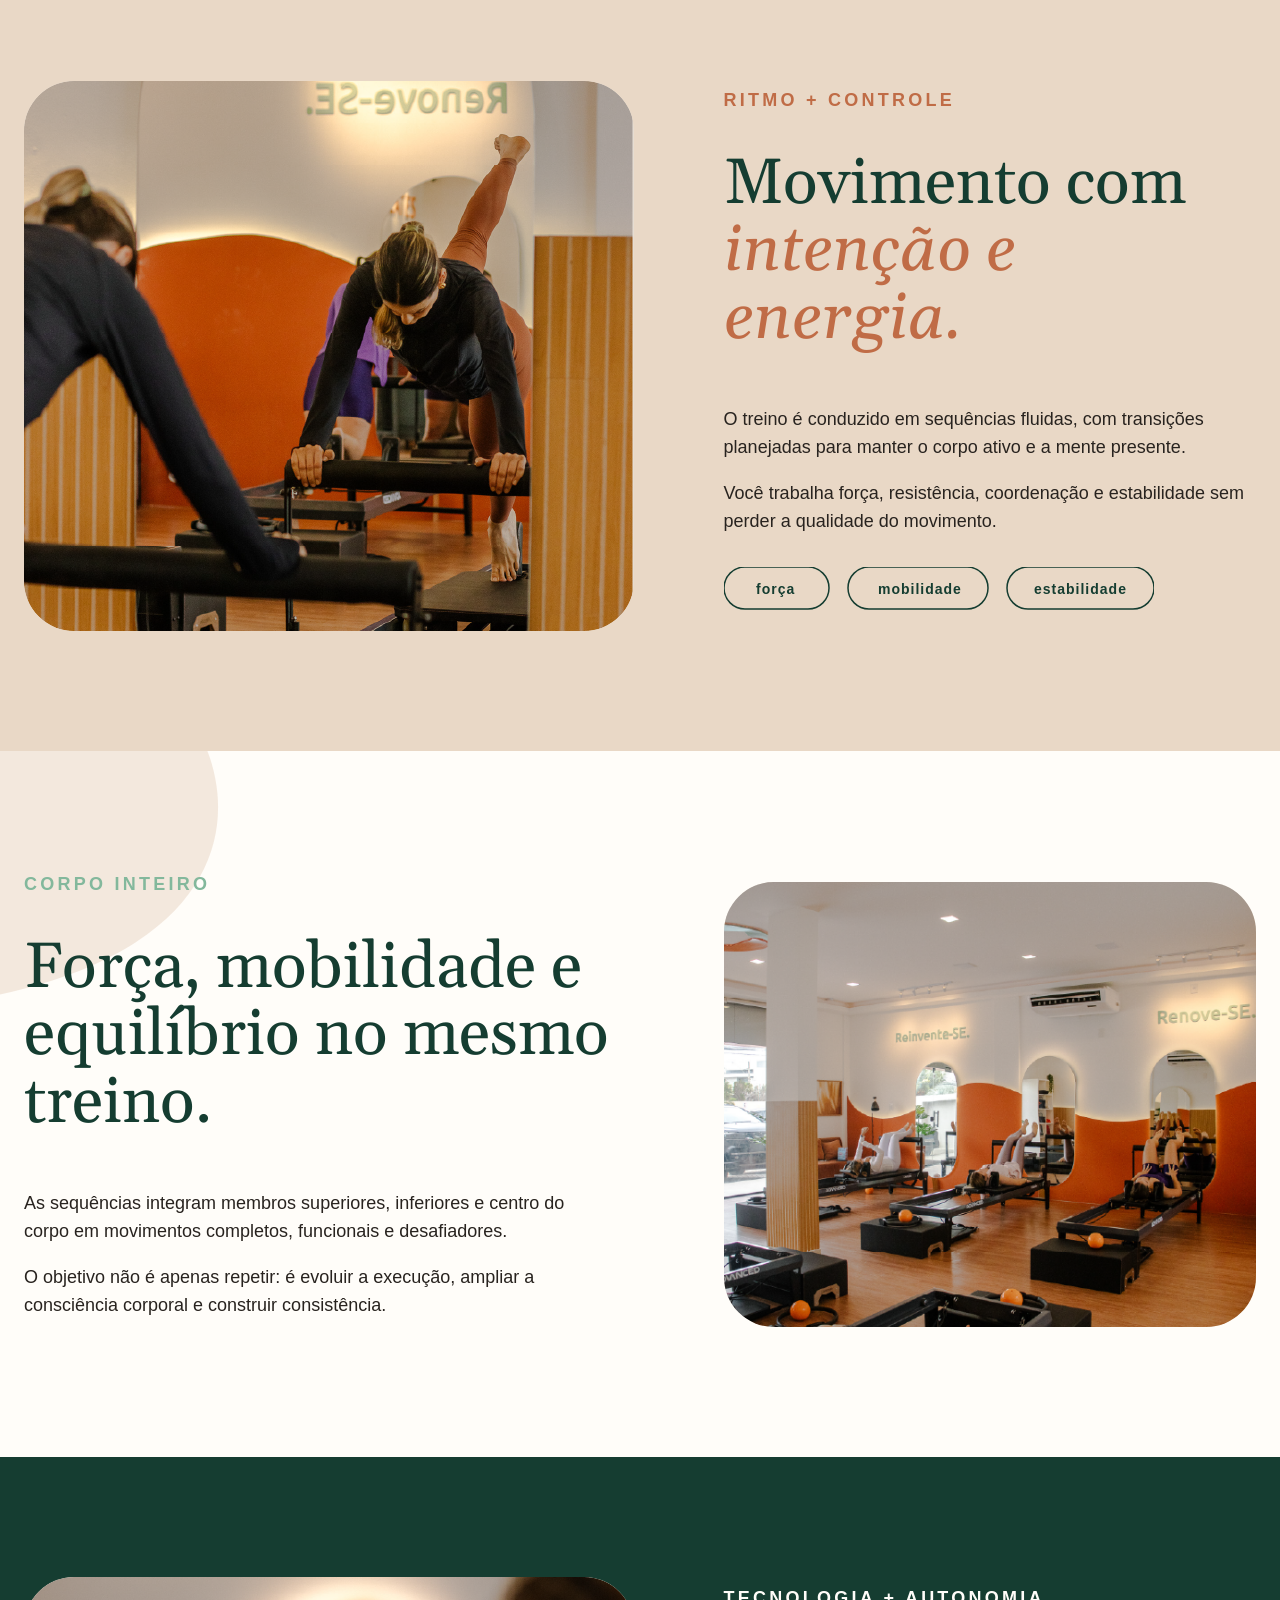
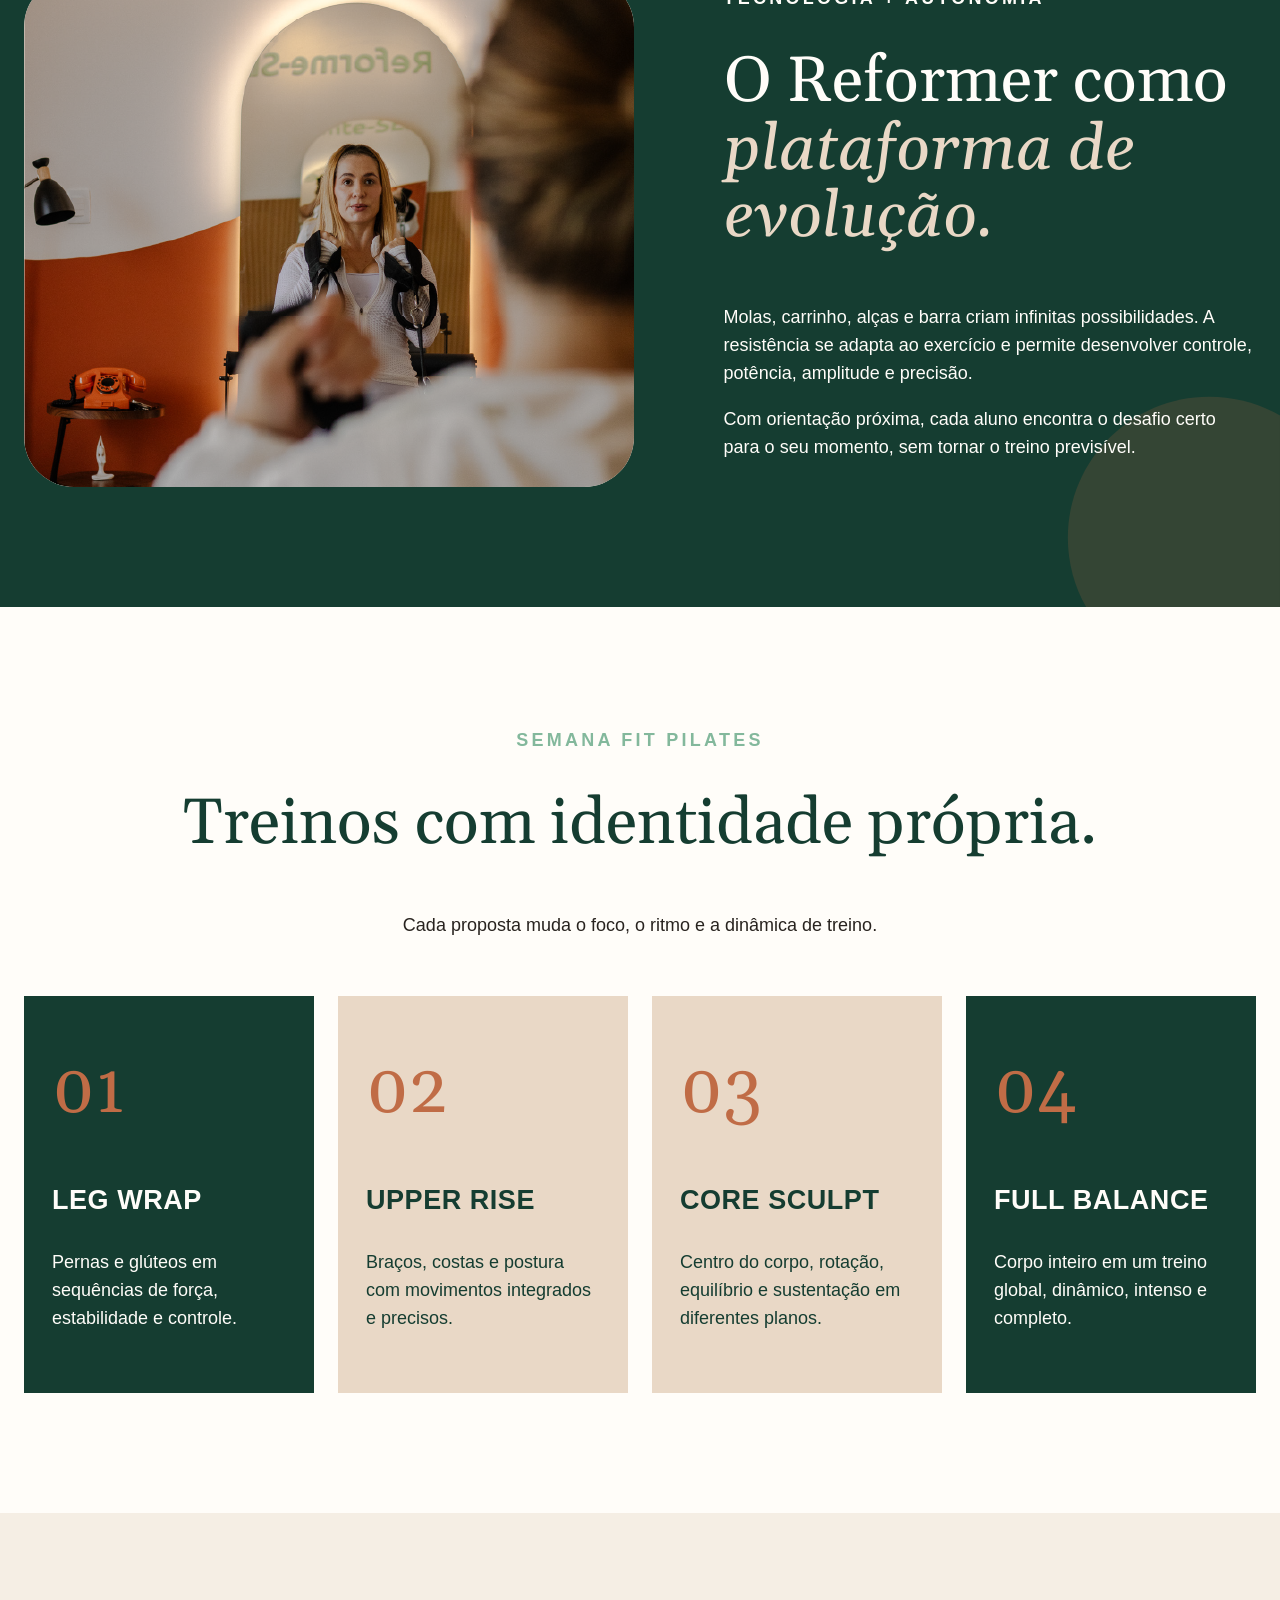
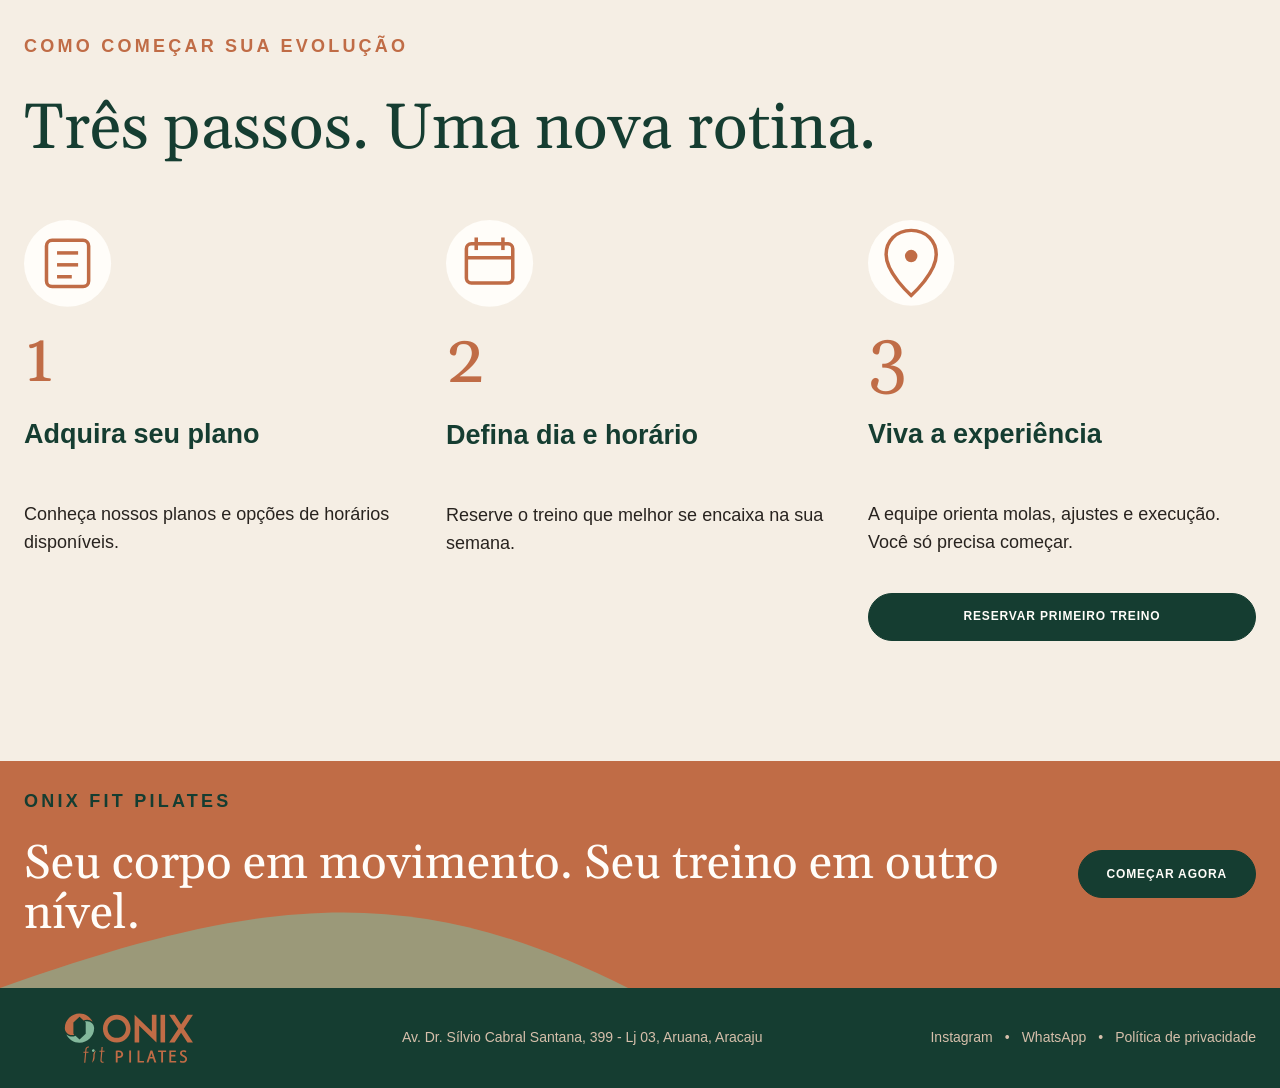
==== commit eb616879: "* Added SEO for onixpilates.com.br" ====
--- a/index.html
+++ b/index.html
@@ -1,14 +1,120 @@
-<!doctype html>
+﻿<!doctype html>
 <html lang="pt-BR">
 <head>
   <meta charset="utf-8">
   <meta name="viewport" content="width=device-width, initial-scale=1">
-  <title>ONIX Fit Pilates | Aracaju</title>
-  <meta name="description" content="ONIX Fit Pilates em Aracaju: treino intenso, dinâmico e moderno no Reformer.">
+  <title>ONIX Fit Pilates em Aracaju | Studio de Pilates e Reformer</title>
+  <meta name="description" content="Studio de pilates em Aracaju com aulas no Reformer, Fit Pilates funcional, força, mobilidade e treino intenso.">
+  <meta name="robots" content="index, follow">
+  <meta name="theme-color" content="#12322f">
+  <link rel="canonical" href="https://www.onixpilates.com.br/">
+  <meta property="og:locale" content="pt_BR">
+  <meta property="og:type" content="website">
+  <meta property="og:site_name" content="ONIX Fit Pilates">
+  <meta property="og:title" content="ONIX Fit Pilates em Aracaju | Studio de Pilates e Reformer">
+  <meta property="og:description" content="Aulas de Fit Pilates no Reformer em Aracaju, com treino funcional, força, mobilidade e ritmo.">
+  <meta property="og:url" content="https://www.onixpilates.com.br/">
+  <meta property="og:image" content="https://www.onixpilates.com.br/assets/img-evoluir.png">
+  <meta name="twitter:card" content="summary_large_image">
+  <meta name="twitter:title" content="ONIX Fit Pilates em Aracaju">
+  <meta name="twitter:description" content="Studio de pilates em Aracaju com aulas no Reformer e Fit Pilates funcional.">
+  <meta name="twitter:image" content="https://www.onixpilates.com.br/assets/img-evoluir.png">
   <link rel="preconnect" href="https://fonts.googleapis.com">
   <link rel="preconnect" href="https://fonts.gstatic.com" crossorigin>
   <link href="https://fonts.googleapis.com/css2?family=Cantarell:wght@400;700&family=Gelasio:ital,wght@0,400;0,700;1,400&display=swap" rel="stylesheet">
   <link rel="stylesheet" href="styles.css">
+  <script type="application/ld+json">
+  {
+    "@context": "https://schema.org",
+    "@graph": [
+      {
+        "@type": "ExerciseGym",
+        "@id": "https://www.onixpilates.com.br/#business",
+        "name": "ONIX Fit Pilates",
+        "alternateName": [
+          "Ônix Studio de Pilates",
+          "Onix Studio de Pilates",
+          "Onix Pilates",
+          "Onix Fit Pilates",
+          "Onix Pilates Funcional"
+        ],
+        "description": "Studio de pilates em Aracaju com aulas de Fit Pilates, Pilates funcional e treino no Reformer.",
+        "url": "https://www.onixpilates.com.br/",
+        "logo": "https://www.onixpilates.com.br/assets/onixfitlogo.svg",
+        "image": "https://www.onixpilates.com.br/assets/img-estudio.png",
+        "telephone": "+55 79 9945-6327",
+        "priceRange": "$$",
+        "address": {
+          "@type": "PostalAddress",
+          "streetAddress": "Av. Dr. Sílvio Cabral Santana, 399 - Lj 03, Aruana",
+          "addressLocality": "Aracaju",
+          "addressRegion": "SE",
+          "addressCountry": "BR"
+        },
+        "areaServed": {
+          "@type": "City",
+          "name": "Aracaju"
+        },
+        "hasMap": "https://maps.app.goo.gl/QRYprvyyzCWDvm6XA",
+        "sameAs": [
+          "https://www.instagram.com/institutoonix"
+        ],
+        "makesOffer": [
+          {
+            "@type": "Offer",
+            "itemOffered": {
+              "@type": "Service",
+              "name": "Fit Pilates"
+            }
+          },
+          {
+            "@type": "Offer",
+            "itemOffered": {
+              "@type": "Service",
+              "name": "Pilates funcional"
+            }
+          },
+          {
+            "@type": "Offer",
+            "itemOffered": {
+              "@type": "Service",
+              "name": "Aula no Reformer"
+            }
+          }
+        ]
+      },
+      {
+        "@type": "WebSite",
+        "@id": "https://www.onixpilates.com.br/#website",
+        "name": "ONIX Fit Pilates",
+        "alternateName": "Ônix Studio de Pilates",
+        "url": "https://www.onixpilates.com.br/",
+        "publisher": {
+          "@id": "https://www.onixpilates.com.br/#business"
+        },
+        "inLanguage": "pt-BR"
+      },
+      {
+        "@type": "WebPage",
+        "@id": "https://www.onixpilates.com.br/#webpage",
+        "url": "https://www.onixpilates.com.br/",
+        "name": "ONIX Fit Pilates em Aracaju | Studio de Pilates e Reformer",
+        "description": "Studio de pilates em Aracaju com aulas no Reformer, Fit Pilates funcional, força, mobilidade e treino intenso.",
+        "isPartOf": {
+          "@id": "https://www.onixpilates.com.br/#website"
+        },
+        "about": {
+          "@id": "https://www.onixpilates.com.br/#business"
+        },
+        "primaryImageOfPage": {
+          "@type": "ImageObject",
+          "url": "https://www.onixpilates.com.br/assets/img-evoluir.png"
+        },
+        "inLanguage": "pt-BR"
+      }
+    ]
+  }
+  </script>
 </head>
 <body data-page="main">
   <header class="site-header" data-header></header>
@@ -124,7 +230,7 @@
         <h2>Três passos. Uma nova rotina.</h2>
       </div>
       <div class="steps-grid">
-        <article><a class="step-icon-button" href="https://site-fitpilates.vercel.app/pacotes.html" aria-label="Adquira seu plano"><img src="assets/icon-adquira.svg" alt=""></a><span>1</span><h3>Adquira seu plano</h3><p>Conheça nossos planos e opções de horários disponíveis.</p></article>
+        <article><a class="step-icon-button" href="https://www.onixpilates.com.br/pacotes" aria-label="Adquira seu plano"><img src="assets/icon-adquira.svg" alt=""></a><span>1</span><h3>Adquira seu plano</h3><p>Conheça nossos planos e opções de horários disponíveis.</p></article>
         <article><a class="step-icon-button" href="https://agendamento.nextfit.com.br/de96b908-1d85-4b95-a931-421502de7550" aria-label="Defina dia e horário"><img src="assets/icon-diahora.svg" alt=""></a><span>2</span><h3>Defina dia e horário</h3><p>Reserve o treino que melhor se encaixa na sua semana.</p></article>
         <article><a class="step-icon-button" href="https://maps.app.goo.gl/QRYprvyyzCWDvm6XA" aria-label="Viva a experiência"><img src="assets/icon-vivaexp.svg" alt=""></a><span>3</span><h3>Viva a experiência</h3><p>A equipe orienta molas, ajustes e execução. Você só precisa começar.</p><a class="btn btn-solid" href="https://venda.nextfit.com.br/00fde286-4f1b-4c7f-9b53-4ff04a8eec71/contratos">Reservar primeiro treino</a></article>
       </div>
@@ -146,3 +252,4 @@
   <script src="script.js"></script>
 </body>
 </html>
+
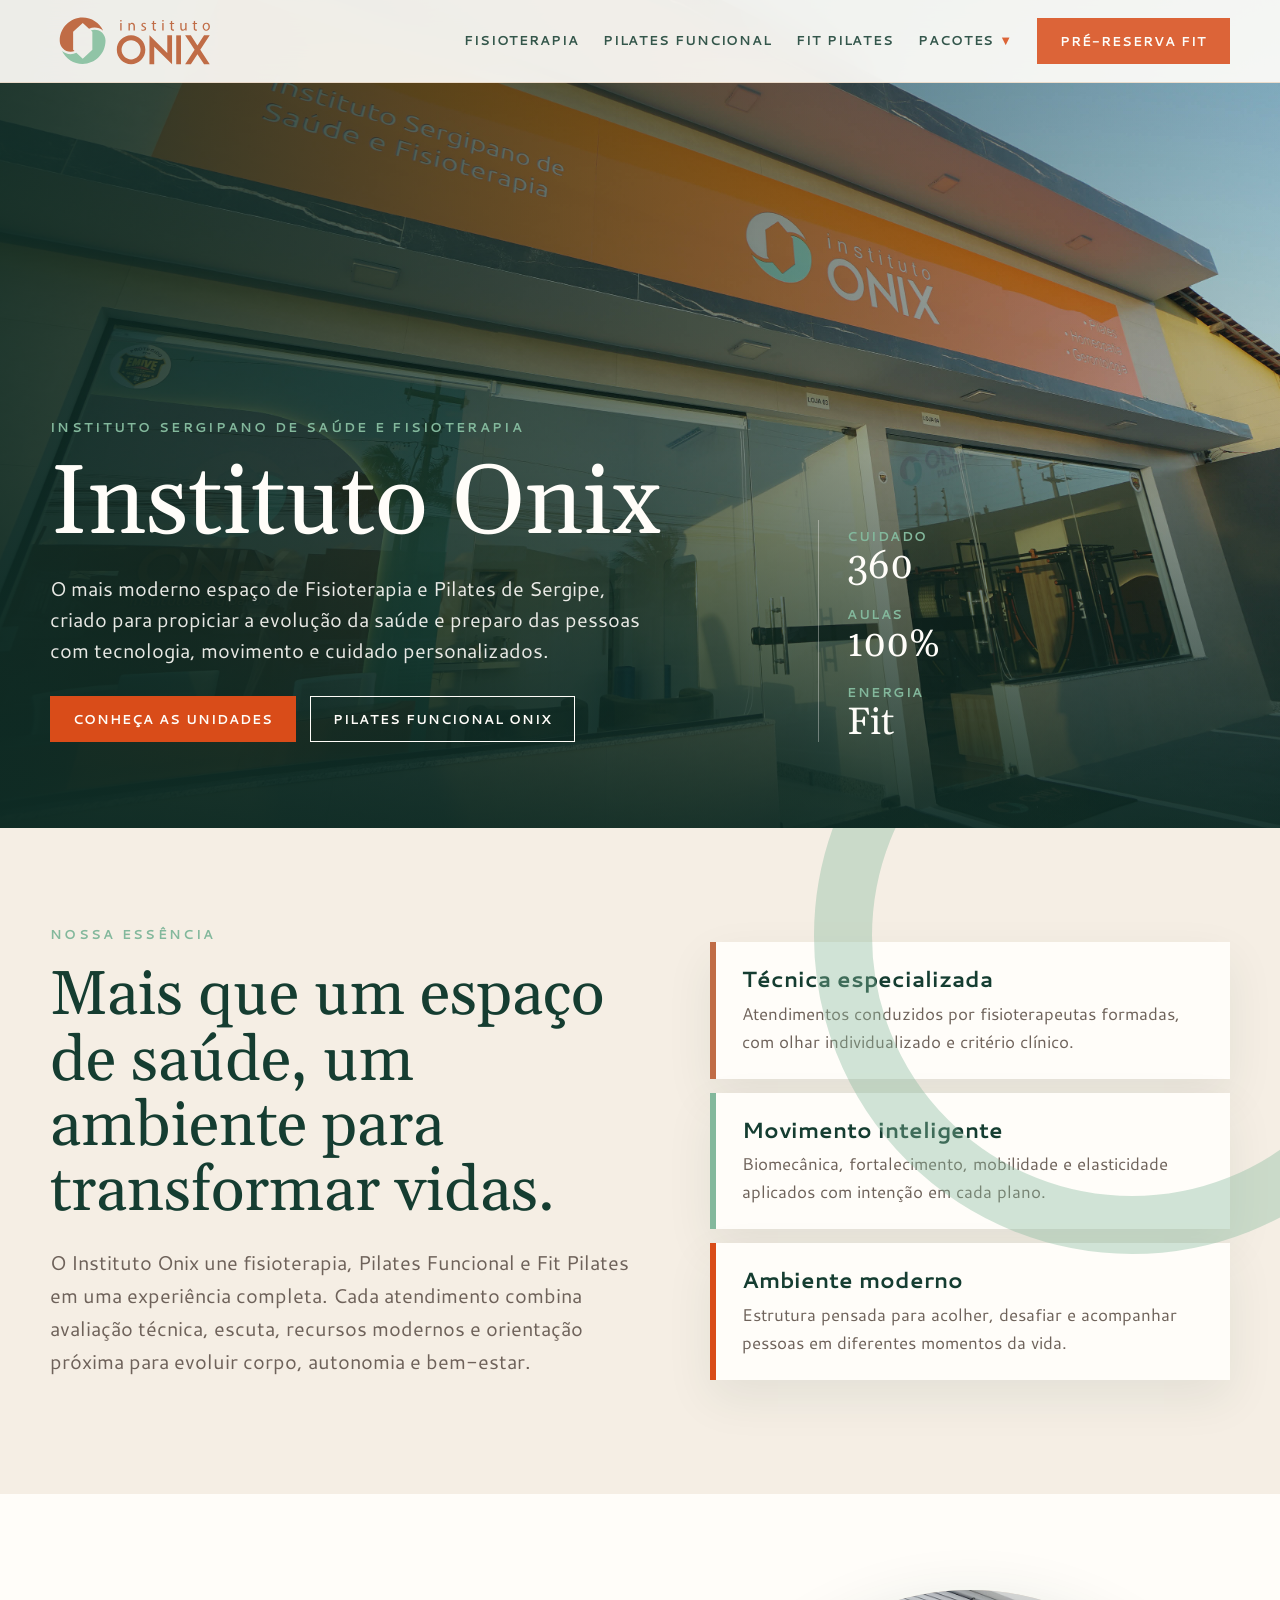
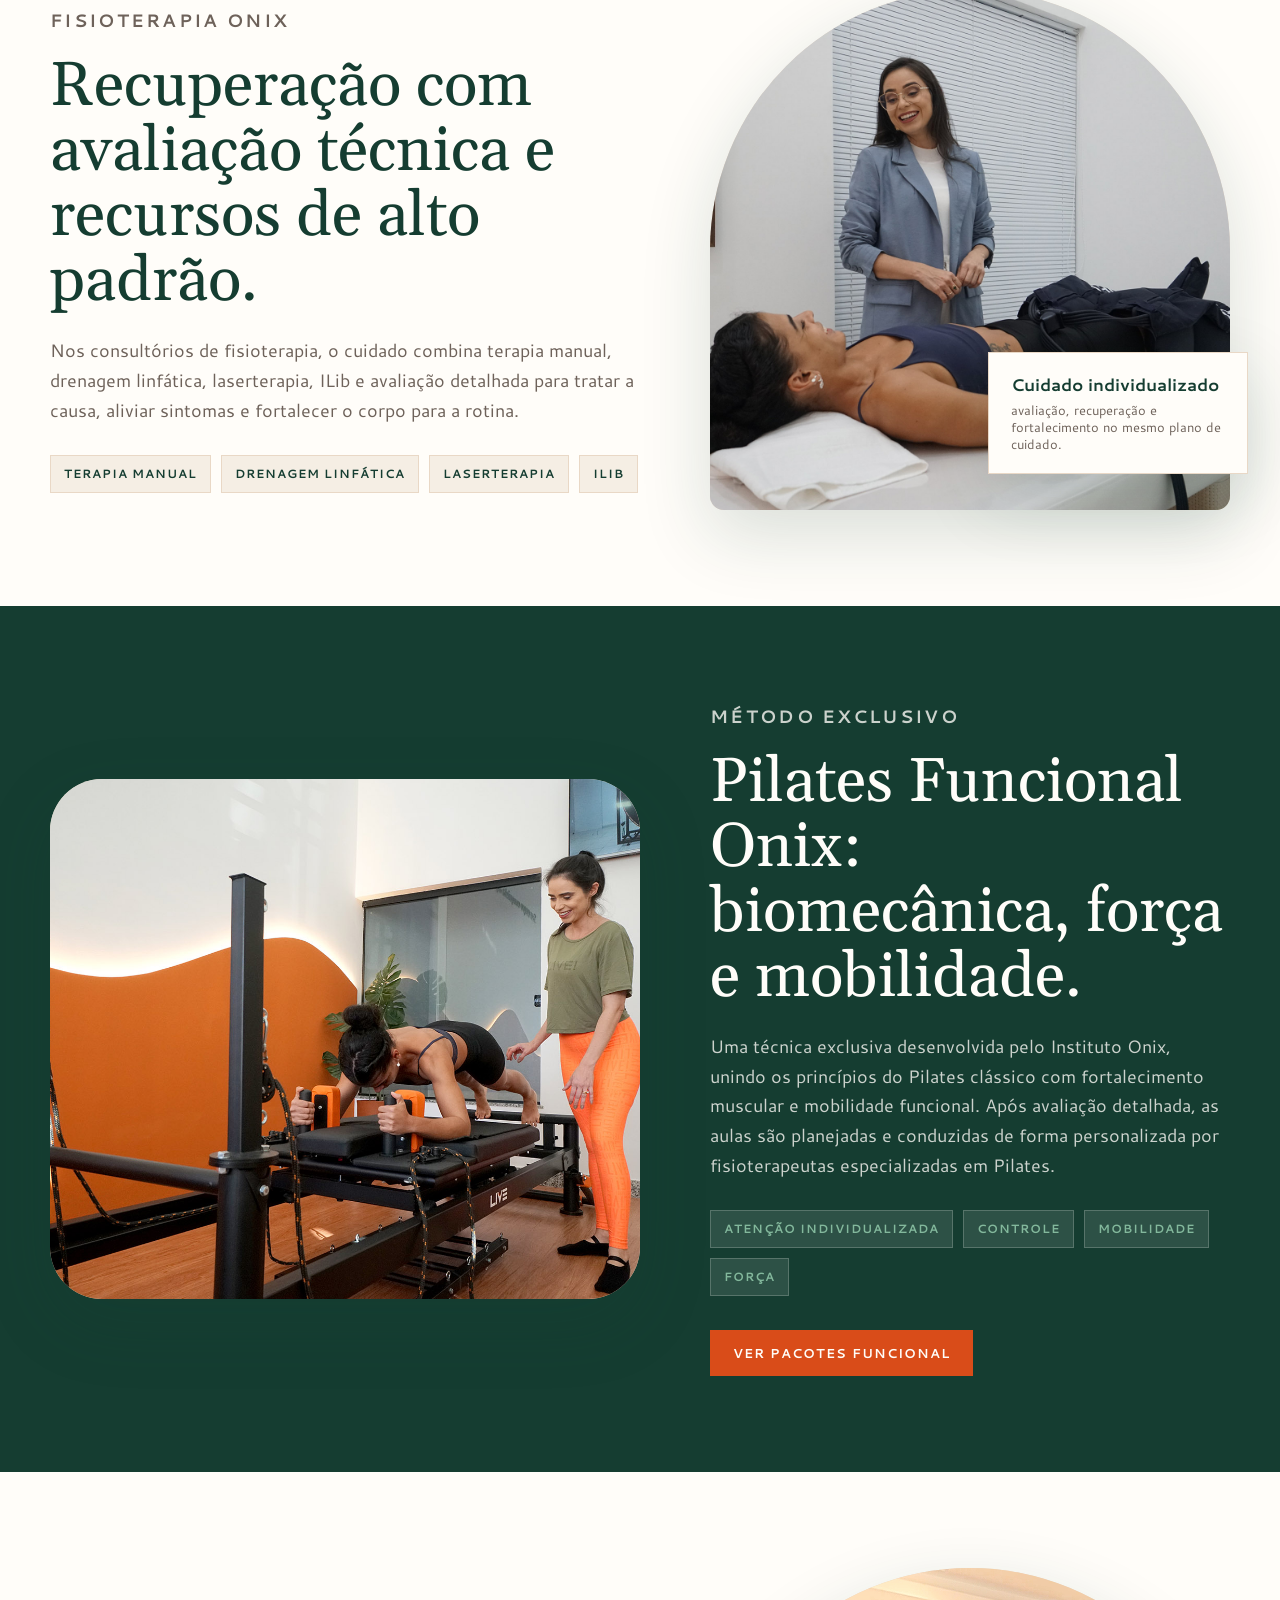
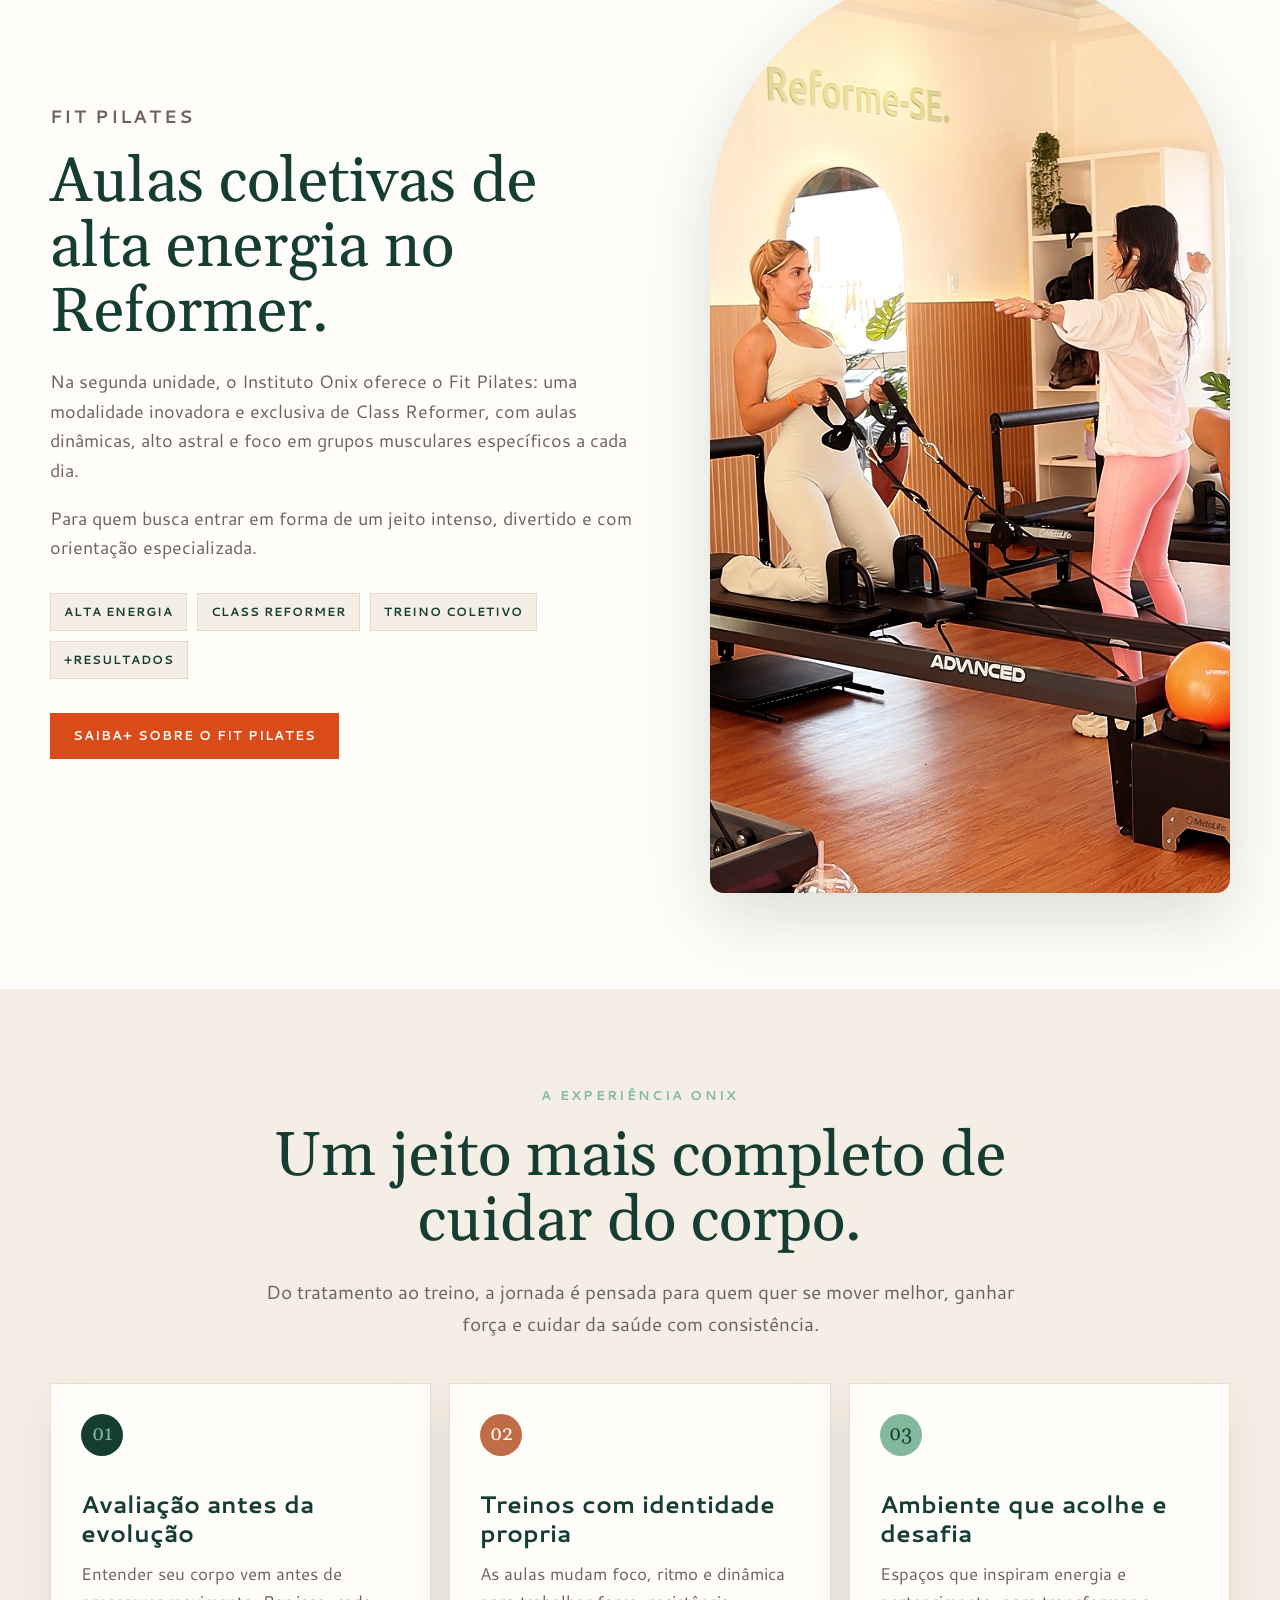
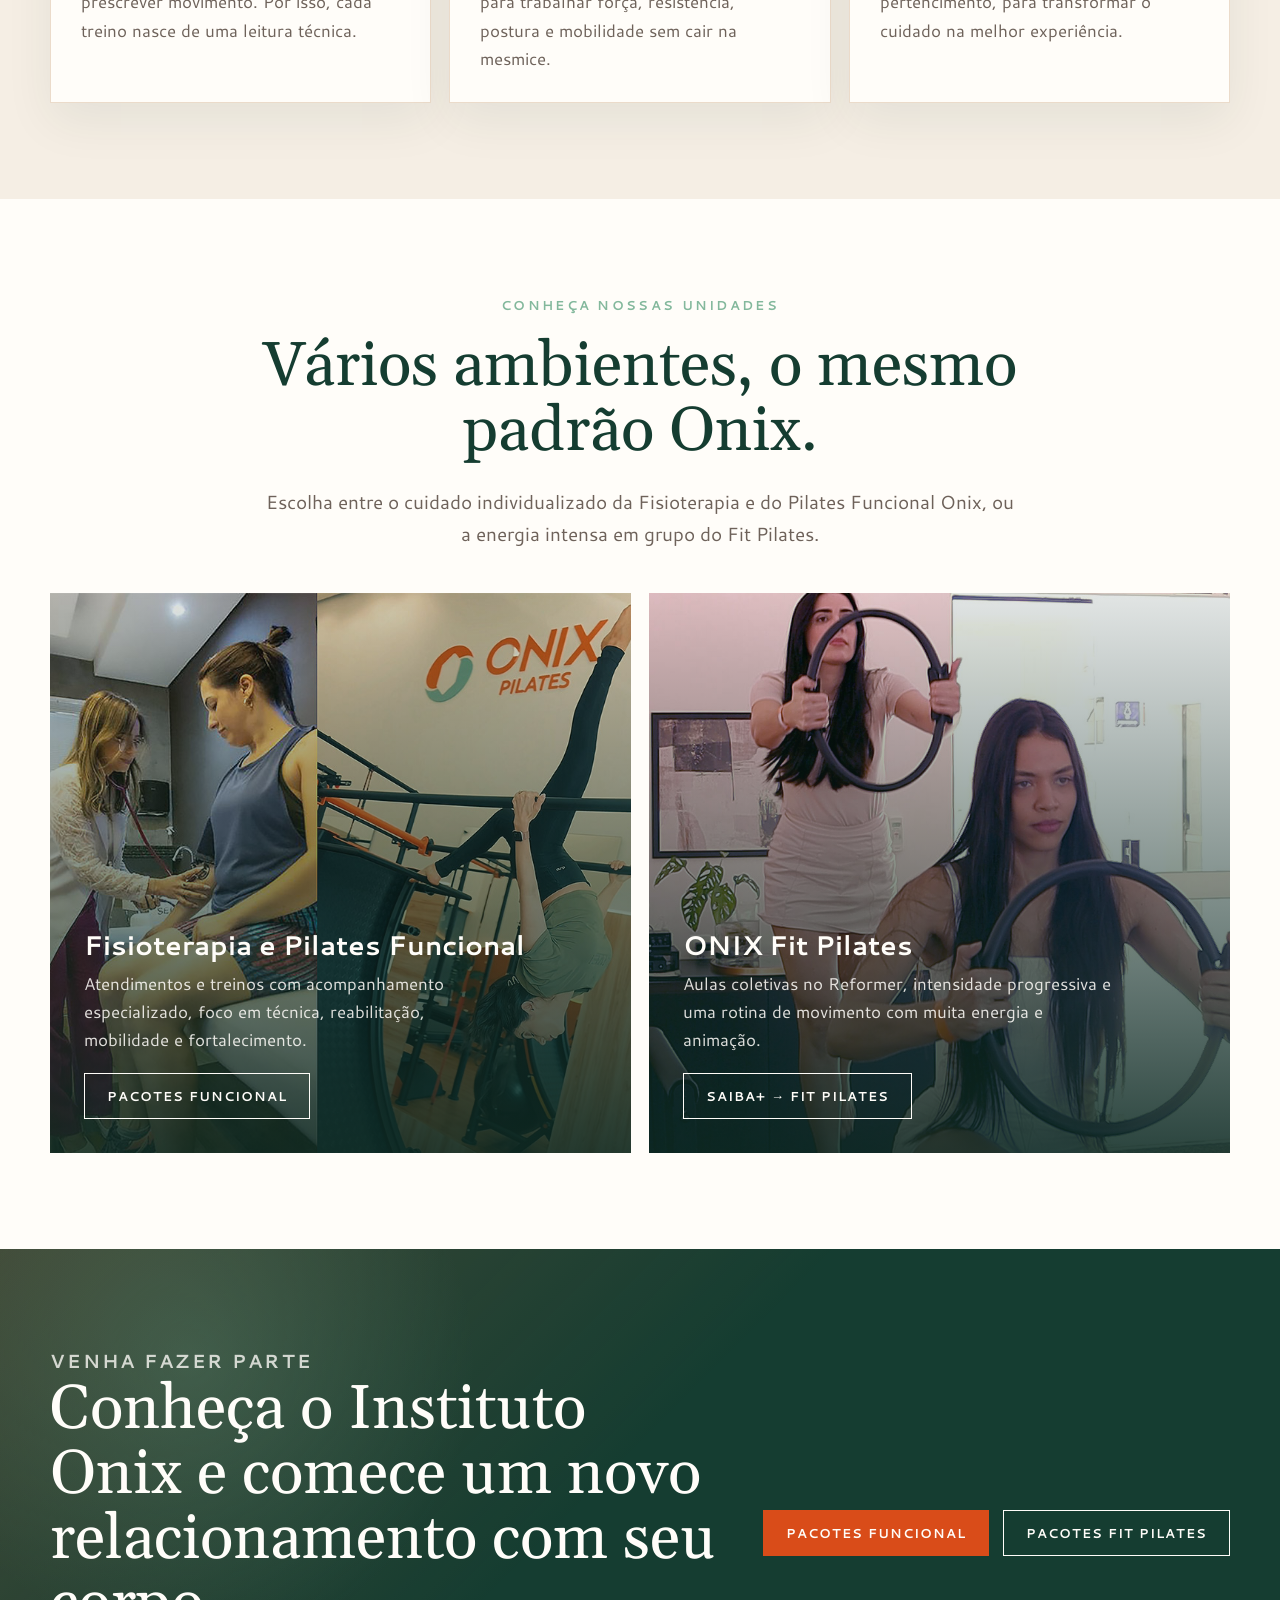
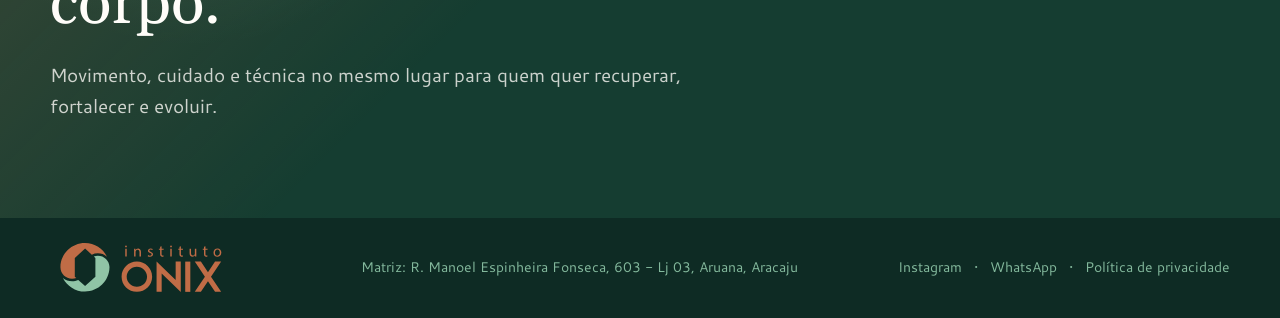
==== commit c8d919c2: "Updated main page with new structure" ====
--- a/index.html
+++ b/index.html
@@ -1,255 +1,1085 @@
-﻿<!doctype html>
+<!doctype html>
 <html lang="pt-BR">
 <head>
   <meta charset="utf-8">
   <meta name="viewport" content="width=device-width, initial-scale=1">
-  <title>ONIX Fit Pilates em Aracaju | Studio de Pilates e Reformer</title>
-  <meta name="description" content="Studio de pilates em Aracaju com aulas no Reformer, Fit Pilates funcional, força, mobilidade e treino intenso.">
+  <title>Instituto Onix | Fisioterapia, Pilates Funcional e Fit Pilates em Sergipe</title>
+  <meta name="description" content="Conheça o Instituto Onix, espaço moderno de fisioterapia, Pilates Funcional e Fit Pilates em Sergipe, com atendimento especializado e movimento com propósito.">
   <meta name="robots" content="index, follow">
-  <meta name="theme-color" content="#12322f">
-  <link rel="canonical" href="https://www.onixpilates.com.br/">
+  <meta name="theme-color" content="#153d31">
   <meta property="og:locale" content="pt_BR">
   <meta property="og:type" content="website">
-  <meta property="og:site_name" content="ONIX Fit Pilates">
-  <meta property="og:title" content="ONIX Fit Pilates em Aracaju | Studio de Pilates e Reformer">
-  <meta property="og:description" content="Aulas de Fit Pilates no Reformer em Aracaju, com treino funcional, força, mobilidade e ritmo.">
-  <meta property="og:url" content="https://www.onixpilates.com.br/">
-  <meta property="og:image" content="https://www.onixpilates.com.br/assets/img-evoluir.png">
+  <meta property="og:site_name" content="Instituto Onix">
+  <meta property="og:title" content="Instituto Onix | Fisioterapia, Pilates Funcional e Fit Pilates">
+  <meta property="og:description" content="Um ambiente pensado para cuidar de pessoas, promover movimento e transformar vidas.">
+  <meta property="og:image" content="assets/frontpage/V12-bottom-up-shot.jpg">
   <meta name="twitter:card" content="summary_large_image">
-  <meta name="twitter:title" content="ONIX Fit Pilates em Aracaju">
-  <meta name="twitter:description" content="Studio de pilates em Aracaju com aulas no Reformer e Fit Pilates funcional.">
-  <meta name="twitter:image" content="https://www.onixpilates.com.br/assets/img-evoluir.png">
+  <meta name="twitter:title" content="Instituto Onix">
+  <meta name="twitter:description" content="Fisioterapia, Pilates Funcional e Fit Pilates em Sergipe.">
+  <meta name="twitter:image" content="assets/frontpage/V12-bottom-up-shot.jpg">
   <link rel="preconnect" href="https://fonts.googleapis.com">
   <link rel="preconnect" href="https://fonts.gstatic.com" crossorigin>
   <link href="https://fonts.googleapis.com/css2?family=Cantarell:wght@400;700&family=Gelasio:ital,wght@0,400;0,700;1,400&display=swap" rel="stylesheet">
-  <link rel="stylesheet" href="styles.css">
-  <script type="application/ld+json">
-  {
-    "@context": "https://schema.org",
-    "@graph": [
-      {
-        "@type": "ExerciseGym",
-        "@id": "https://www.onixpilates.com.br/#business",
-        "name": "ONIX Fit Pilates",
-        "alternateName": [
-          "Ônix Studio de Pilates",
-          "Onix Studio de Pilates",
-          "Onix Pilates",
-          "Onix Fit Pilates",
-          "Onix Pilates Funcional"
-        ],
-        "description": "Studio de pilates em Aracaju com aulas de Fit Pilates, Pilates funcional e treino no Reformer.",
-        "url": "https://www.onixpilates.com.br/",
-        "logo": "https://www.onixpilates.com.br/assets/onixfitlogo.svg",
-        "image": "https://www.onixpilates.com.br/assets/img-estudio.png",
-        "telephone": "+55 79 9945-6327",
-        "priceRange": "$$",
-        "address": {
-          "@type": "PostalAddress",
-          "streetAddress": "Av. Dr. Sílvio Cabral Santana, 399 - Lj 03, Aruana",
-          "addressLocality": "Aracaju",
-          "addressRegion": "SE",
-          "addressCountry": "BR"
-        },
-        "areaServed": {
-          "@type": "City",
-          "name": "Aracaju"
-        },
-        "hasMap": "https://maps.app.goo.gl/QRYprvyyzCWDvm6XA",
-        "sameAs": [
-          "https://www.instagram.com/institutoonix"
-        ],
-        "makesOffer": [
-          {
-            "@type": "Offer",
-            "itemOffered": {
-              "@type": "Service",
-              "name": "Fit Pilates"
-            }
-          },
-          {
-            "@type": "Offer",
-            "itemOffered": {
-              "@type": "Service",
-              "name": "Pilates funcional"
-            }
-          },
-          {
-            "@type": "Offer",
-            "itemOffered": {
-              "@type": "Service",
-              "name": "Aula no Reformer"
-            }
-          }
-        ]
-      },
-      {
-        "@type": "WebSite",
-        "@id": "https://www.onixpilates.com.br/#website",
-        "name": "ONIX Fit Pilates",
-        "alternateName": "Ônix Studio de Pilates",
-        "url": "https://www.onixpilates.com.br/",
-        "publisher": {
-          "@id": "https://www.onixpilates.com.br/#business"
-        },
-        "inLanguage": "pt-BR"
-      },
-      {
-        "@type": "WebPage",
-        "@id": "https://www.onixpilates.com.br/#webpage",
-        "url": "https://www.onixpilates.com.br/",
-        "name": "ONIX Fit Pilates em Aracaju | Studio de Pilates e Reformer",
-        "description": "Studio de pilates em Aracaju com aulas no Reformer, Fit Pilates funcional, força, mobilidade e treino intenso.",
-        "isPartOf": {
-          "@id": "https://www.onixpilates.com.br/#website"
-        },
-        "about": {
-          "@id": "https://www.onixpilates.com.br/#business"
-        },
-        "primaryImageOfPage": {
-          "@type": "ImageObject",
-          "url": "https://www.onixpilates.com.br/assets/img-evoluir.png"
-        },
-        "inLanguage": "pt-BR"
-      }
-    ]
-  }
-  </script>
+  <style>
+    :root {
+      --forest: #153d31;
+      --forest-deep: #0e2b24;
+      --sage: #83b89c;
+      --terracotta: #c06c46;
+      --orange: #d94c19;
+      --ink: #28231f;
+      --cream: #f5eee4;
+      --sand: #e9d8c6;
+      --white: #fffdf9;
+      --muted: #6e625a;
+      --line: rgba(40, 35, 31, .14);
+      --shadow: 0 24px 70px rgba(21, 61, 49, .16);
+      --serif: "Gelasio", Georgia, "Times New Roman", serif;
+      --sans: "Cantarell", Arial, Helvetica, sans-serif;
+    }
+
+    * {
+      box-sizing: border-box;
+    }
+
+    html {
+      scroll-behavior: smooth;
+    }
+
+    body {
+      margin: 0;
+      background: var(--white);
+      color: var(--ink);
+      font-family: var(--sans);
+      font-size: 17px;
+      line-height: 1.65;
+    }
+
+    body::selection {
+      background: var(--sage);
+      color: var(--forest);
+    }
+
+    a {
+      color: inherit;
+      text-decoration: none;
+    }
+
+    img {
+      display: block;
+      max-width: 100%;
+    }
+
+    .site-header {
+      position: fixed;
+      top: 0;
+      left: 0;
+      right: 0;
+      z-index: 20;
+      background: rgba(255, 253, 249, .92);
+      border-bottom: 1px solid rgba(233, 216, 198, .85);
+      backdrop-filter: blur(18px);
+    }
+
+    .nav-shell {
+      width: min(1180px, calc(100% - 36px));
+      min-height: 82px;
+      margin: 0 auto;
+      display: flex;
+      align-items: center;
+      justify-content: space-between;
+      gap: 22px;
+    }
+
+    .brand {
+      display: inline-flex;
+      align-items: center;
+      min-width: max-content;
+    }
+
+    .brand-logo {
+      display: block;
+      width: 168px;
+      height: auto;
+    }
+
+    .nav-links {
+      display: flex;
+      align-items: center;
+      justify-content: flex-end;
+      gap: 24px;
+      color: var(--forest);
+      font-size: 13px;
+      font-weight: 700;
+      letter-spacing: .9px;
+      text-transform: uppercase;
+    }
+
+    .nav-links > a,
+    .packages-menu summary {
+      opacity: .86;
+      transition: color .2s ease, opacity .2s ease;
+    }
+
+    .nav-links > a:hover,
+    .packages-menu summary:hover {
+      color: var(--orange);
+      opacity: 1;
+    }
+
+    .packages-menu {
+      position: relative;
+    }
+
+    .packages-menu summary {
+      cursor: pointer;
+      list-style: none;
+    }
+
+    .packages-menu summary::-webkit-details-marker {
+      display: none;
+    }
+
+    .packages-menu summary::after {
+      content: " ▼";
+      color: var(--orange);
+    }
+
+    .packages-menu[open] summary::after {
+      content: " ▲";
+    }
+
+    .packages-dropdown {
+      position: absolute;
+      top: calc(100% + 18px);
+      right: 0;
+      width: 260px;
+      padding: 10px;
+      background: var(--white);
+      border: 1px solid var(--sand);
+      box-shadow: var(--shadow);
+    }
+
+    .packages-dropdown a {
+      display: block;
+      padding: 12px 14px;
+      border-radius: 6px;
+      color: var(--forest);
+    }
+
+    .packages-dropdown a:hover {
+      background: var(--cream);
+      color: var(--orange);
+    }
+
+    .header-cta,
+    .btn {
+      display: inline-flex;
+      align-items: center;
+      justify-content: center;
+      min-height: 46px;
+      padding: 0 22px;
+      border: 1px solid transparent;
+      border-radius: 0;
+      font-size: 13px;
+      font-weight: 700;
+      letter-spacing: 1px;
+      line-height: 1.1;
+      text-transform: uppercase;
+      transition: background .2s ease, border-color .2s ease, color .2s ease, transform .2s ease;
+    }
+
+    .header-cta,
+    .btn-solid {
+      background: var(--orange);
+      color: var(--white);
+    }
+
+    .header-cta:hover,
+    .btn-solid:hover {
+      background: var(--terracotta);
+      transform: translateY(-1px);
+    }
+
+    .btn-outline {
+      border-color: currentColor;
+      color: var(--white);
+    }
+
+    .btn-outline:hover {
+      background: var(--white);
+      color: var(--forest);
+    }
+
+    .section {
+      position: relative;
+      padding: 96px 0;
+      scroll-margin-top: 112px;
+    }
+
+    .wrap {
+      width: min(1180px, calc(100% - 36px));
+      margin: 0 auto;
+    }
+
+    .hero {
+      position: relative;
+      min-height: 92vh;
+      display: flex;
+      align-items: flex-end;
+      isolation: isolate;
+      overflow: hidden;
+      color: var(--white);
+      background: var(--forest);
+    }
+
+    .hero::before {
+      content: "";
+      position: absolute;
+      inset: 0;
+      z-index: -2;
+      background: url("assets/frontpage/fachada-perspectiva.jpg") center / cover no-repeat;
+    }
+
+    .hero::after {
+      content: "";
+      position: absolute;
+      inset: 0;
+      z-index: -1;
+      background:
+        linear-gradient(90deg, rgba(14, 43, 36, .88) 0%, rgba(14, 43, 36, .58) 42%, rgba(14, 43, 36, .16) 100%),
+        linear-gradient(0deg, rgba(14, 43, 36, .88) 0%, rgba(14, 43, 36, .08) 45%);
+    }
+
+    .hero-content {
+      width: min(1180px, calc(100% - 36px));
+      margin: 0 auto;
+      padding: 150px 0 86px;
+      display: grid;
+      grid-template-columns: minmax(0, 720px) minmax(220px, 1fr);
+      gap: 48px;
+      align-items: end;
+    }
+
+    .eyebrow {
+      margin: 0 0 18px;
+      color: var(--sage);
+      font-size: 13px;
+      font-weight: 700;
+      letter-spacing: 2.3px;
+      text-transform: uppercase;
+    }
+
+    h1,
+    h2,
+    h3,
+    p {
+      margin-top: 0;
+    }
+
+    h1,
+    h2 {
+      font-family: var(--serif);
+      font-weight: 400;
+      letter-spacing: 0;
+    }
+
+    h1 {
+      max-width: 680px;
+      margin-bottom: 22px;
+      font-size: clamp(54px, 8vw, 98px);
+      line-height: .96;
+    }
+
+    h2 {
+      margin-bottom: 22px;
+      color: var(--forest);
+      font-size: clamp(38px, 5vw, 62px);
+      line-height: 1.05;
+    }
+
+    h1 em,
+    h2 em {
+      color: var(--sage);
+      font-style: italic;
+    }
+
+    .hero-copy p:not(.eyebrow) {
+      max-width: 610px;
+      margin-bottom: 30px;
+      color: rgba(255, 253, 249, .9);
+      font-size: 20px;
+      line-height: 1.55;
+    }
+
+    .button-row {
+      display: flex;
+      flex-wrap: wrap;
+      gap: 14px;
+    }
+
+    .hero-stats {
+      display: grid;
+      gap: 12px;
+      padding-left: 28px;
+      border-left: 1px solid rgba(255, 253, 249, .35);
+    }
+
+    .hero-stats span {
+      color: var(--sage);
+      font-size: 13px;
+      font-weight: 700;
+      letter-spacing: 1.5px;
+      text-transform: uppercase;
+    }
+
+    .hero-stats strong {
+      display: block;
+      font-family: var(--serif);
+      font-size: 38px;
+      font-weight: 400;
+      line-height: 1;
+    }
+
+    .intro {
+      background: var(--cream);
+      overflow: hidden;
+    }
+
+    .intro::before {
+      content: "";
+      position: absolute;
+      width: min(44vw, 520px);
+      height: min(44vw, 520px);
+      right: -170px;
+      top: -210px;
+      border: 58px solid rgba(131, 184, 156, .38);
+      border-radius: 50%;
+    }
+
+    .intro-grid,
+    .split-grid {
+      display: grid;
+      grid-template-columns: minmax(0, 1fr) minmax(320px, 520px);
+      gap: 70px;
+      align-items: center;
+    }
+
+    .lead {
+      max-width: 670px;
+      color: var(--muted);
+      font-size: 20px;
+    }
+
+    .pillars {
+      display: grid;
+      gap: 14px;
+    }
+
+    .pillar {
+      padding: 24px 26px;
+      background: var(--white);
+      border-left: 6px solid var(--terracotta);
+      box-shadow: 0 18px 44px rgba(21, 61, 49, .08);
+    }
+
+    .pillar:nth-child(2) {
+      border-left-color: var(--sage);
+    }
+
+    .pillar:nth-child(3) {
+      border-left-color: var(--orange);
+    }
+
+    .pillar h3 {
+      margin-bottom: 6px;
+      color: var(--forest);
+      font-size: 22px;
+      line-height: 1.2;
+    }
+
+    .pillar p {
+      margin-bottom: 0;
+      color: var(--muted);
+    }
+
+    .media-block {
+      position: relative;
+    }
+
+    .photo-frame {
+      overflow: hidden;
+      background: var(--sand);
+      box-shadow: var(--shadow);
+    }
+
+    .photo-frame img {
+      width: 100%;
+      height: 100%;
+      min-height: 520px;
+      object-fit: cover;
+    }
+
+    .photo-frame.arch {
+      border-radius: 260px 260px 14px 14px;
+    }
+
+    .photo-frame.soft {
+      border-radius: 52px;
+    }
+
+    .floating-label {
+      position: absolute;
+      right: -18px;
+      bottom: 36px;
+      width: min(260px, 78%);
+      padding: 20px 22px;
+      background: var(--white);
+      border: 1px solid var(--sand);
+      color: var(--forest);
+      box-shadow: var(--shadow);
+      font-weight: 700;
+      line-height: 1.3;
+    }
+
+    .floating-label small {
+      display: block;
+      margin-top: 7px;
+      color: var(--muted);
+      font-size: 13px;
+      font-weight: 400;
+    }
+
+    .service-section {
+      overflow: hidden;
+      background: var(--white);
+    }
+
+    .service-section.green-band {
+      background: var(--forest);
+      color: var(--white);
+    }
+
+    .service-section.green-band h2,
+    .service-section.green-band h3 {
+      color: var(--white);
+    }
+
+    .service-section.green-band p {
+      color: rgba(255, 253, 249, .78);
+    }
+
+    .copy-block p {
+      color: var(--muted);
+      font-size: 18px;
+    }
+
+    .green-band .copy-block p {
+      color: rgba(255, 253, 249, .78);
+    }
+
+    .tag-row {
+      display: flex;
+      flex-wrap: wrap;
+      gap: 10px;
+      margin-top: 30px;
+    }
+
+    .section-actions {
+      margin-top: 34px;
+    }
+
+    .tag-row span {
+      padding: 8px 13px;
+      background: var(--cream);
+      border: 1px solid var(--sand);
+      color: var(--forest);
+      font-size: 12px;
+      font-weight: 700;
+      letter-spacing: 1px;
+      text-transform: uppercase;
+    }
+
+    .green-band .tag-row span {
+      background: rgba(255, 253, 249, .1);
+      border-color: rgba(255, 253, 249, .2);
+      color: var(--sage);
+    }
+
+    .cards-section {
+      background: var(--cream);
+    }
+
+    .section-heading {
+      max-width: 760px;
+      margin: 0 auto 44px;
+      text-align: center;
+    }
+
+    .section-heading p:not(.eyebrow) {
+      color: var(--muted);
+      font-size: 19px;
+    }
+
+    .cards-grid {
+      display: grid;
+      grid-template-columns: repeat(3, minmax(0, 1fr));
+      gap: 18px;
+    }
+
+    .care-card {
+      min-height: 320px;
+      display: flex;
+      flex-direction: column;
+      justify-content: space-between;
+      padding: 30px;
+      background: var(--white);
+      border: 1px solid rgba(233, 216, 198, .9);
+      box-shadow: 0 18px 46px rgba(21, 61, 49, .07);
+    }
+
+    .care-card span {
+      width: 42px;
+      height: 42px;
+      display: inline-flex;
+      align-items: center;
+      justify-content: center;
+      margin-bottom: 34px;
+      border-radius: 50%;
+      background: var(--forest);
+      color: var(--sage);
+      font-family: var(--serif);
+      font-size: 20px;
+    }
+
+    .care-card:nth-child(2) span {
+      background: var(--terracotta);
+      color: var(--white);
+    }
+
+    .care-card:nth-child(3) span {
+      background: var(--sage);
+      color: var(--forest);
+    }
+
+    .care-card h3 {
+      margin-bottom: 12px;
+      color: var(--forest);
+      font-size: 24px;
+      line-height: 1.2;
+    }
+
+    .care-card p {
+      margin-bottom: 0;
+      color: var(--muted);
+    }
+
+    .units {
+      background: var(--white);
+    }
+
+    .unit-grid {
+      display: grid;
+      grid-template-columns: repeat(2, minmax(0, 1fr));
+      gap: 18px;
+    }
+
+    .unit-card {
+      position: relative;
+      min-height: 560px;
+      display: flex;
+      align-items: flex-end;
+      overflow: hidden;
+      isolation: isolate;
+      padding: 34px;
+      color: var(--white);
+      background: var(--forest);
+    }
+
+    .unit-card img {
+      position: absolute;
+      inset: 0;
+      z-index: -2;
+      width: 100%;
+      height: 100%;
+      object-fit: cover;
+    }
+
+    .unit-card::after {
+      content: "";
+      position: absolute;
+      inset: 0;
+      z-index: -1;
+      background: linear-gradient(0deg, rgba(14, 43, 36, .88), rgba(14, 43, 36, .12));
+    }
+
+    .unit-card h3 {
+      margin-bottom: 8px;
+      font-size: 27px;
+      line-height: 1.2;
+    }
+
+    .unit-card p {
+      max-width: 430px;
+      margin-bottom: 20px;
+      color: rgba(255, 253, 249, .86);
+    }
+
+    .cta {
+      background: var(--forest);
+      color: var(--white);
+      overflow: hidden;
+    }
+
+    .cta::before {
+      content: "";
+      position: absolute;
+      inset: 0;
+      background:
+        radial-gradient(circle at 15% 20%, rgba(131, 184, 156, .24), transparent 24%),
+        linear-gradient(135deg, rgba(192, 108, 70, .28), transparent 46%);
+      opacity: .9;
+    }
+
+    .cta .wrap {
+      position: relative;
+      display: grid;
+      grid-template-columns: minmax(0, 1fr) auto;
+      gap: 34px;
+      align-items: center;
+    }
+
+    .cta h2 {
+      max-width: 780px;
+      color: var(--white);
+    }
+
+    .cta p {
+      max-width: 680px;
+      margin-bottom: 0;
+      color: rgba(255, 253, 249, .78);
+      font-size: 19px;
+    }
+
+    .site-footer {
+      background: var(--forest-deep);
+      color: var(--sage);
+    }
+
+    .footer-inner {
+      width: min(1180px, calc(100% - 36px));
+      min-height: 100px;
+      margin: 0 auto;
+      display: grid;
+      grid-template-columns: 210px 1fr auto;
+      align-items: center;
+      gap: 32px;
+    }
+
+    .footer-inner .logo-link img { width: 180px; }
+
+    .footer-address {
+      justify-self: center;
+      color: var(--sage);
+      font-size: 14px;
+    }
+
+    .footer-links {
+      display: flex;
+      flex-wrap: wrap;
+      justify-content: flex-end;
+      gap: 12px;
+      font-size: 14px;
+    }
+
+    .footer-links a { color: var(--sage); }
+
+    @media (max-width: 980px) {
+      .nav-shell {
+        min-height: auto;
+        padding: 16px 0;
+        align-items: flex-start;
+      }
+
+      .nav-links {
+        flex-wrap: wrap;
+        gap: 12px 18px;
+      }
+
+      .header-cta {
+        display: none;
+      }
+
+      .hero-content,
+      .intro-grid,
+      .split-grid,
+      .cards-grid,
+      .unit-grid,
+      .cta .wrap {
+        grid-template-columns: 1fr;
+      }
+
+      .hero-content {
+        padding-top: 136px;
+      }
+
+      .hero-stats {
+        grid-template-columns: repeat(3, minmax(0, 1fr));
+        padding-left: 0;
+        padding-top: 24px;
+        border-left: 0;
+        border-top: 1px solid rgba(255, 253, 249, .35);
+      }
+
+      .split-grid .media-block:first-child {
+        order: -1;
+      }
+
+      .photo-frame img {
+        min-height: 420px;
+      }
+
+      .unit-card {
+        min-height: 440px;
+      }
+    }
+
+    @media (max-width: 700px) {
+      body {
+        font-size: 16px;
+      }
+
+      .nav-shell {
+        width: min(100% - 28px, 1180px);
+        display: grid;
+      }
+
+      .brand {
+        font-size: 14px;
+      }
+
+      .nav-links {
+        align-items: flex-start;
+        justify-content: flex-start;
+        font-size: 12px;
+      }
+
+      .packages-dropdown {
+        left: 0;
+        right: auto;
+      }
+
+      .hero {
+        min-height: 88vh;
+      }
+
+      .hero-content,
+      .wrap {
+        width: min(100% - 28px, 1180px);
+      }
+
+      h1 {
+        font-size: 50px;
+      }
+
+      h2 {
+        font-size: 38px;
+      }
+
+      .hero-copy p:not(.eyebrow),
+      .lead,
+      .section-heading p:not(.eyebrow) {
+        font-size: 17px;
+      }
+
+      .button-row,
+      .hero-stats {
+        display: grid;
+        grid-template-columns: 1fr;
+      }
+
+      .section {
+        padding: 72px 0;
+      }
+
+      .intro-grid,
+      .split-grid {
+        gap: 38px;
+      }
+
+      .photo-frame.arch,
+      .photo-frame.soft {
+        border-radius: 32px;
+      }
+
+      .photo-frame img {
+        min-height: 340px;
+      }
+
+      .floating-label {
+        position: static;
+        width: 100%;
+        margin-top: -2px;
+      }
+
+      .care-card {
+        min-height: auto;
+      }
+
+      .unit-card {
+        min-height: 380px;
+        padding: 26px;
+      }
+
+      .footer-inner {
+        grid-template-columns: 1fr;
+        padding: 34px 0;
+      }
+
+      .footer-address,
+      .footer-links {
+        justify-self: start;
+        justify-content: flex-start;
+      }
+    }
+  </style>
 </head>
-<body data-page="main">
-  <header class="site-header" data-header></header>
-
-  <main>
-    <section class="hero home-hero" id="section-hero">
-      <img class="decor decor-dots" src="assets/circledots.svg" alt="">
-      <div class="section-grid hero-grid">
+<body>
+  <header class="site-header">
+    <nav class="nav-shell" aria-label="Navegação principal">
+      <a class="brand" href="landingpage.html" aria-label="Instituto Onix — página inicial">
+        <img class="brand-logo" src="assets/frontpage/Onix-Instituto-logo.svg" alt="Instituto Onix">
+      </a>
+      <div class="nav-links">
+        <a href="#fisioterapia">Fisioterapia</a>
+        <a href="#pilates-funcional">Pilates Funcional</a>
+        <a href="#fit-pilates">Fit Pilates</a>
+        <details class="packages-menu">
+          <summary>Pacotes</summary>
+          <div class="packages-dropdown">
+            <a href="pacotes_funcional.html">Pacotes Pilates Funcional</a>
+            <a href="pacotes.html">Pacotes Fit Pilates</a>
+          </div>
+        </details>
+        <a class="header-cta" href="https://agendamento.nextfit.com.br/de96b908-1d85-4b95-a931-421502de7550">Pré-reserva Fit</a>
+      </div>
+    </nav>
+  </header>
+
+  <main id="top">
+    <section class="hero" aria-label="Instituto Onix">
+      <div class="hero-content">
         <div class="hero-copy">
-          <p class="eyebrow">ONIX FIT PILATES • ARACAJU</p>
-          <h1>O Pilates que você conhece está prestes <em>a evoluir.</em></h1>
-          <p>Uma experiência dinâmica e moderna, criada para quem quer força, mobilidade e energia em um treino intenso que mantém o corpo em movimento.</p>
+          <p class="eyebrow">Instituto Sergipano de Saúde e Fisioterapia</p>
+          <h1>Instituto Onix</h1>
+          <p>O mais moderno espaço de Fisioterapia e Pilates de Sergipe, criado para propiciar a evolução da saúde e preparo das pessoas com tecnologia, movimento e cuidado personalizados.</p>
           <div class="button-row">
-            <a class="btn btn-solid" href="pacotes.html">Ver planos</a>
-            <a class="btn btn-outline" href="https://agendamento.nextfit.com.br/de96b908-1d85-4b95-a931-421502de7550">Ver horários</a>
-          </div>
-        </div>
-        <div class="hero-media mask-hero">
-          <img src="assets/img-evoluir.png" alt="Aluna praticando Pilates no Reformer">
-        </div>
-      </div>
-      <img class="wave wave-bottom" src="assets/topwaves.svg" alt="">
-    </section>
-
-    <section class="section method-section" id="section-method">
-      <div class="section-grid method-grid">
-        <div>
-          <p class="eyebrow green">Nosso treino</p>
-          <h2>Um momento só seu. Seu corpo em outra <em>frequência.</em></h2>
-          <p>Cada treino combina sequência, intensidade e controle. O ritmo é contínuo; a execução, consciente; o resultado, duradouro e visível.</p>
-        </div>
-        <div class="metrics">
-          <article>
-            <strong data-count="50">0</strong>
-            <span>minutos de treino</span>
-          </article>
-          <img src="assets/vertline.svg" alt="">
-          <article>
-            <strong data-count="320">0</strong>
-            <span>horas de desenvolvimento</span>
-          </article>
-          <img src="assets/vertline.svg" alt="">
-          <article>
-            <strong data-count="96">0</strong>
-            <span>exercícios diferentes</span>
-          </article>
+            <a class="btn btn-solid" href="#unidades">Conheça as unidades</a>
+            <a class="btn btn-outline" href="pacotes_funcional.html">Pilates Funcional Onix</a>
+          </div>
+        </div>
+        <div class="hero-stats" aria-label="Destaques do Instituto Onix">
+          <div>
+            <span>Cuidado</span>
+            <strong>360</strong>
+          </div>
+          <div>
+            <span>Aulas</span>
+            <strong>100%</strong>
+          </div>
+          <div>
+            <span>Energia</span>
+            <strong>Fit</strong>
+          </div>
         </div>
       </div>
     </section>
 
-    <section class="section split-section cream" id="section-rhythm">
-      <div class="section-grid split-grid">
-        <div class="image-card image-left">
-          <img src="assets/img-movimento.png" alt="Movimento guiado em treino de Fit Pilates">
-        </div>
+    <section class="section intro" id="sobre">
+      <div class="wrap intro-grid">
         <div>
-          <p class="eyebrow">Ritmo + controle</p>
-          <h2>Movimento com <em>intenção e energia.</em></h2>
-          <p>O treino é conduzido em sequências fluidas, com transições planejadas para manter o corpo ativo e a mente presente.</p>
-          <p>Você trabalha força, resistência, coordenação e estabilidade sem perder a qualidade do movimento.</p>
-          <img class="tags-svg" src="assets/rhythm-tags.svg" alt="força, mobilidade e estabilidade">
+          <p class="eyebrow">Nossa essência</p>
+          <h2>Mais que um espaço de saúde, um ambiente para transformar vidas.</h2>
+          <p class="lead">O Instituto Onix une fisioterapia, Pilates Funcional e Fit Pilates em uma experiência completa. Cada atendimento combina avaliação técnica, escuta, recursos modernos e orientação próxima para evoluir corpo, autonomia e bem-estar.</p>
+        </div>
+        <div class="pillars" aria-label="Pilares do Instituto Onix">
+          <article class="pillar">
+            <h3>Técnica especializada</h3>
+            <p>Atendimentos conduzidos por fisioterapeutas formadas, com olhar individualizado e critério clínico.</p>
+          </article>
+          <article class="pillar">
+            <h3>Movimento inteligente</h3>
+            <p>Biomecânica, fortalecimento, mobilidade e elasticidade aplicados com intenção em cada plano.</p>
+          </article>
+          <article class="pillar">
+            <h3>Ambiente moderno</h3>
+            <p>Estrutura pensada para acolher, desafiar e acompanhar pessoas em diferentes momentos da vida.</p>
+          </article>
         </div>
       </div>
     </section>
 
-    <section class="section split-section" id="section-fullbody">
-      <img class="decor decor-circle-left" src="assets/topcircle.svg" alt="">
-      <div class="section-grid split-grid reverse-mobile">
-        <div>
-          <p class="eyebrow green">Corpo inteiro</p>
-          <h2>Força, mobilidade e equilíbrio no mesmo treino.</h2>
-          <p>As sequências integram membros superiores, inferiores e centro do corpo em movimentos completos, funcionais e desafiadores.</p>
-          <p>O objetivo não é apenas repetir: é evoluir a execução, ampliar a consciência corporal e construir consistência.</p>
-        </div>
-        <div class="image-card">
-          <img src="assets/img-estudio.png" alt="Estúdio ONIX Fit Pilates">
+    <section class="section service-section" id="fisioterapia">
+      <div class="wrap split-grid">
+        <div class="copy-block">
+          <p class="eyebrow">Fisioterapia Onix</p>
+          <h2>Recuperação com avaliação técnica e recursos de alto padrão.</h2>
+          <p>Nos consultórios de fisioterapia, o cuidado combina terapia manual, drenagem linfática, laserterapia, ILib e avaliação detalhada para tratar a causa, aliviar sintomas e fortalecer o corpo para a rotina.</p>
+          <div class="tag-row">
+            <span>Terapia manual</span>
+            <span>Drenagem linfática</span>
+            <span>Laserterapia</span>
+            <span>ILib</span>
+          </div>
+        </div>
+        <div class="media-block">
+          <div class="photo-frame arch">
+            <img src="assets/frontpage/fisio.JPG" alt="Atendimento de fisioterapia no Instituto Onix">
+          </div>
+          <div class="floating-label">Cuidado individualizado <small>avaliação, recuperação e fortalecimento no mesmo plano de cuidado.</small></div>
         </div>
       </div>
     </section>
 
-    <section class="section split-section dark" id="section-reformer">
-      <img class="decor decor-circle-right" src="assets/bottomcircle.svg" alt="">
-      <div class="section-grid split-grid">
-        <div class="image-card">
-          <img src="assets/img_reformer.png" alt="Equipamento Reformer do estúdio">
-        </div>
-        <div>
-          <p class="eyebrow">Tecnologia + autonomia</p>
-          <h2>O Reformer como <em>plataforma de evolução.</em></h2>
-          <p>Molas, carrinho, alças e barra criam infinitas possibilidades. A resistência se adapta ao exercício e permite desenvolver controle, potência, amplitude e precisão.</p>
-          <p>Com orientação próxima, cada aluno encontra o desafio certo para o seu momento, sem tornar o treino previsível.</p>
+    <section class="section service-section green-band" id="pilates-funcional">
+      <div class="wrap split-grid">
+        <div class="media-block">
+          <div class="photo-frame soft">
+            <img src="assets/frontpage/treino_cadillac_lo.jpg" alt="Aula de Pilates Funcional com orientação individualizada">
+          </div>
+        </div>
+        <div class="copy-block">
+          <p class="eyebrow">Método exclusivo</p>
+          <h2>Pilates Funcional Onix: biomecânica, força e mobilidade.</h2>
+          <p>Uma técnica exclusiva desenvolvida pelo Instituto Onix, unindo os princípios do Pilates clássico com fortalecimento muscular e mobilidade funcional. Após avaliação detalhada, as aulas são planejadas e conduzidas de forma personalizada por fisioterapeutas especializadas em Pilates.</p>
+          <div class="tag-row">
+            <span>Atenção individualizada</span>
+            <span>Controle</span>
+            <span>Mobilidade</span>
+            <span>Força</span>
+          </div>
+          <div class="button-row section-actions">
+            <a class="btn btn-solid" href="pacotes_funcional.html">Ver pacotes funcional</a>
+          </div>
         </div>
       </div>
     </section>
 
-    <section class="section class-section" id="section-class-formats">
-      <div class="section-heading centered">
-        <p class="eyebrow green">Semana Fit Pilates</p>
-        <h2>Treinos com identidade própria.</h2>
-        <p>Cada proposta muda o foco, o ritmo e a dinâmica de treino.</p>
-      </div>
-      <div class="class-grid">
-        <article class="class-card"><span>01</span><h3>Leg Wrap</h3><p>Pernas e glúteos em sequências de força, estabilidade e controle.</p></article>
-        <article class="class-card alt"><span>02</span><h3>Upper Rise</h3><p>Braços, costas e postura com movimentos integrados e precisos.</p></article>
-        <article class="class-card alt"><span>03</span><h3>Core Sculpt</h3><p>Centro do corpo, rotação, equilíbrio e sustentação em diferentes planos.</p></article>
-        <article class="class-card"><span>04</span><h3>Full Balance</h3><p>Corpo inteiro em um treino global, dinâmico, intenso e completo.</p></article>
+    <section class="section service-section" id="fit-pilates">
+      <div class="wrap split-grid">
+        <div class="copy-block">
+          <p class="eyebrow">Fit Pilates</p>
+          <h2>Aulas coletivas de alta energia no Reformer.</h2>
+          <p>Na segunda unidade, o Instituto Onix oferece o Fit Pilates: uma modalidade inovadora e exclusiva de Class Reformer, com aulas dinâmicas, alto astral e foco em grupos musculares específicos a cada dia.</p>
+          <p>Para quem busca entrar em forma de um jeito intenso, divertido e com orientação especializada.</p>
+          <div class="tag-row">
+            <span>Alta energia</span>
+            <span>Class Reformer</span>
+            <span>Treino coletivo</span>
+            <span>+Resultados</span>
+          </div>
+          <div class="button-row section-actions">
+            <a class="btn btn-solid" href="fitpilates.html">Saiba+ sobre o Fit Pilates</a>
+          </div>
+        </div>
+        <div class="media-block">
+          <div class="photo-frame arch">
+            <img src="assets/frontpage/fit_treino.png" alt="Treino de Fit Pilates - Método exclusivo de Class Reformer">
+          </div>
+        </div>
       </div>
     </section>
 
-    <section class="section steps-section" id="section-booking-steps">
-      <div class="section-heading">
-        <p class="eyebrow green">Como começar sua evolução</p>
-        <h2>Três passos. Uma nova rotina.</h2>
-      </div>
-      <div class="steps-grid">
-        <article><a class="step-icon-button" href="https://www.onixpilates.com.br/pacotes" aria-label="Adquira seu plano"><img src="assets/icon-adquira.svg" alt=""></a><span>1</span><h3>Adquira seu plano</h3><p>Conheça nossos planos e opções de horários disponíveis.</p></article>
-        <article><a class="step-icon-button" href="https://agendamento.nextfit.com.br/de96b908-1d85-4b95-a931-421502de7550" aria-label="Defina dia e horário"><img src="assets/icon-diahora.svg" alt=""></a><span>2</span><h3>Defina dia e horário</h3><p>Reserve o treino que melhor se encaixa na sua semana.</p></article>
-        <article><a class="step-icon-button" href="https://maps.app.goo.gl/QRYprvyyzCWDvm6XA" aria-label="Viva a experiência"><img src="assets/icon-vivaexp.svg" alt=""></a><span>3</span><h3>Viva a experiência</h3><p>A equipe orienta molas, ajustes e execução. Você só precisa começar.</p><a class="btn btn-solid" href="https://venda.nextfit.com.br/00fde286-4f1b-4c7f-9b53-4ff04a8eec71/contratos">Reservar primeiro treino</a></article>
+    <section class="section cards-section" id="experiencia">
+      <div class="wrap">
+        <div class="section-heading">
+          <p class="eyebrow">A experiência Onix</p>
+          <h2>Um jeito mais completo de cuidar do corpo.</h2>
+          <p>Do tratamento ao treino, a jornada é pensada para quem quer se mover melhor, ganhar força e cuidar da saúde com consistência.</p>
+        </div>
+        <div class="cards-grid">
+          <article class="care-card">
+            <div>
+              <span>01</span>
+              <h3>Avaliação antes da evolução</h3>
+              <p>Entender seu corpo vem antes de prescrever movimento. Por isso, cada treino nasce de uma leitura técnica.</p>
+            </div>
+          </article>
+          <article class="care-card">
+            <div>
+              <span>02</span>
+              <h3>Treinos com identidade propria</h3>
+              <p>As aulas mudam foco, ritmo e dinâmica para trabalhar força, resistência, postura e mobilidade sem cair na mesmice.</p>
+            </div>
+          </article>
+          <article class="care-card">
+            <div>
+              <span>03</span>
+              <h3>Ambiente que acolhe e desafia</h3>
+              <p>Espaços que inspiram energia e pertencimento, para transformar o cuidado na melhor experiência.</p>
+            </div>
+          </article>
+        </div>
       </div>
     </section>
 
-    <section class="bottom-cta" id="section-bottom">
-      <img class="bottom-circle2" src="assets/bottomcircle2.svg" alt="">
-      <div class="section-grid cta-grid">
+    <section class="section units" id="unidades">
+      <div class="wrap">
+        <div class="section-heading">
+          <p class="eyebrow">Conheça nossas unidades</p>
+          <h2>Vários ambientes, o mesmo padrão Onix.</h2>
+          <p>Escolha entre o cuidado individualizado da Fisioterapia e do Pilates Funcional Onix, ou a energia intensa em grupo do Fit Pilates.</p>
+        </div>
+        <div class="unit-grid">
+          <article class="unit-card">
+            <img src="assets/frontpage/select_comp.jpg" alt="Atendimento fisioterapêutico no Instituto Onix">
+            <div>
+              <h3>Fisioterapia e Pilates Funcional</h3>
+              <p>Atendimentos e treinos com acompanhamento especializado, foco em técnica, reabilitação, mobilidade e fortalecimento.</p>
+              <a class="btn btn-outline" href="pacotes_funcional.html">Pacotes funcional</a>
+            </div>
+          </article>
+          <article class="unit-card">
+            <img src="assets/frontpage/fit_treino_2.jpg" alt="Estúdio de Fit Pilates do Instituto Onix">
+            <div>
+              <h3>ONIX Fit Pilates</h3>
+              <p>Aulas coletivas no Reformer, intensidade progressiva e uma rotina de movimento com muita energia e animação.</p>
+              <a class="btn btn-outline" href="fitpilates.html">Saiba+ → Fit Pilates</a>
+            </div>
+          </article>
+        </div>
+      </div>
+    </section>
+
+    <section class="section cta" id="comece">
+      <div class="wrap">
         <div>
-          <p class="eyebrow">ONIX FIT PILATES</p>
-          <h2>Seu corpo em movimento. Seu treino em outro nível.</h2>
-        </div>
-        <a class="btn btn-solid" href="pacotes.html">Começar agora</a>
+          <p class="eyebrow">Venha fazer parte</p>
+          <h2>Conheça o Instituto Onix e comece um novo relacionamento com seu corpo.</h2>
+          <p>Movimento, cuidado e técnica no mesmo lugar para quem quer recuperar, fortalecer e evoluir.</p>
+        </div>
+        <div class="button-row">
+          <a class="btn btn-solid" href="pacotes_funcional.html">Pacotes funcional</a>
+          <a class="btn btn-outline" href="pacotes.html">Pacotes Fit Pilates</a>
+        </div>
       </div>
     </section>
   </main>
 
-  <footer class="site-footer" data-footer></footer>
-  <script src="script.js"></script>
+  <footer class="site-footer">
+    <div class="footer-inner">
+      <a class="logo-link" href="landingpage.html" aria-label="Instituto Onix — página inicial">
+        <img src="assets/frontpage/Onix-Instituto-logo.svg" alt="Instituto Onix">
+      </a>
+      <a class="footer-address" href="https://maps.app.goo.gl/QRYprvyyzCWDvm6XA" target="_blank" rel="noopener">Matriz: R. Manoel Espinheira Fonseca, 603 - Lj 03, Aruana, Aracaju</a>
+      <nav class="footer-links" aria-label="Redes sociais e políticas">
+        <a href="https://www.instagram.com/institutoonix" target="_blank" rel="noopener">Instagram</a>
+        <span>•</span>
+        <a href="https://wa.me/557999456327" target="_blank" rel="noopener">WhatsApp</a>
+        <span>•</span>
+        <a href="https://ajuda.nextfit.com.br/support/solutions/articles/69000798726-termos-de-uso-e-pol%C3%ADtica-de-privacidade" target="_blank" rel="noopener">Política de privacidade</a>
+      </nav>
+    </div>
+  </footer>
 </body>
 </html>
-
